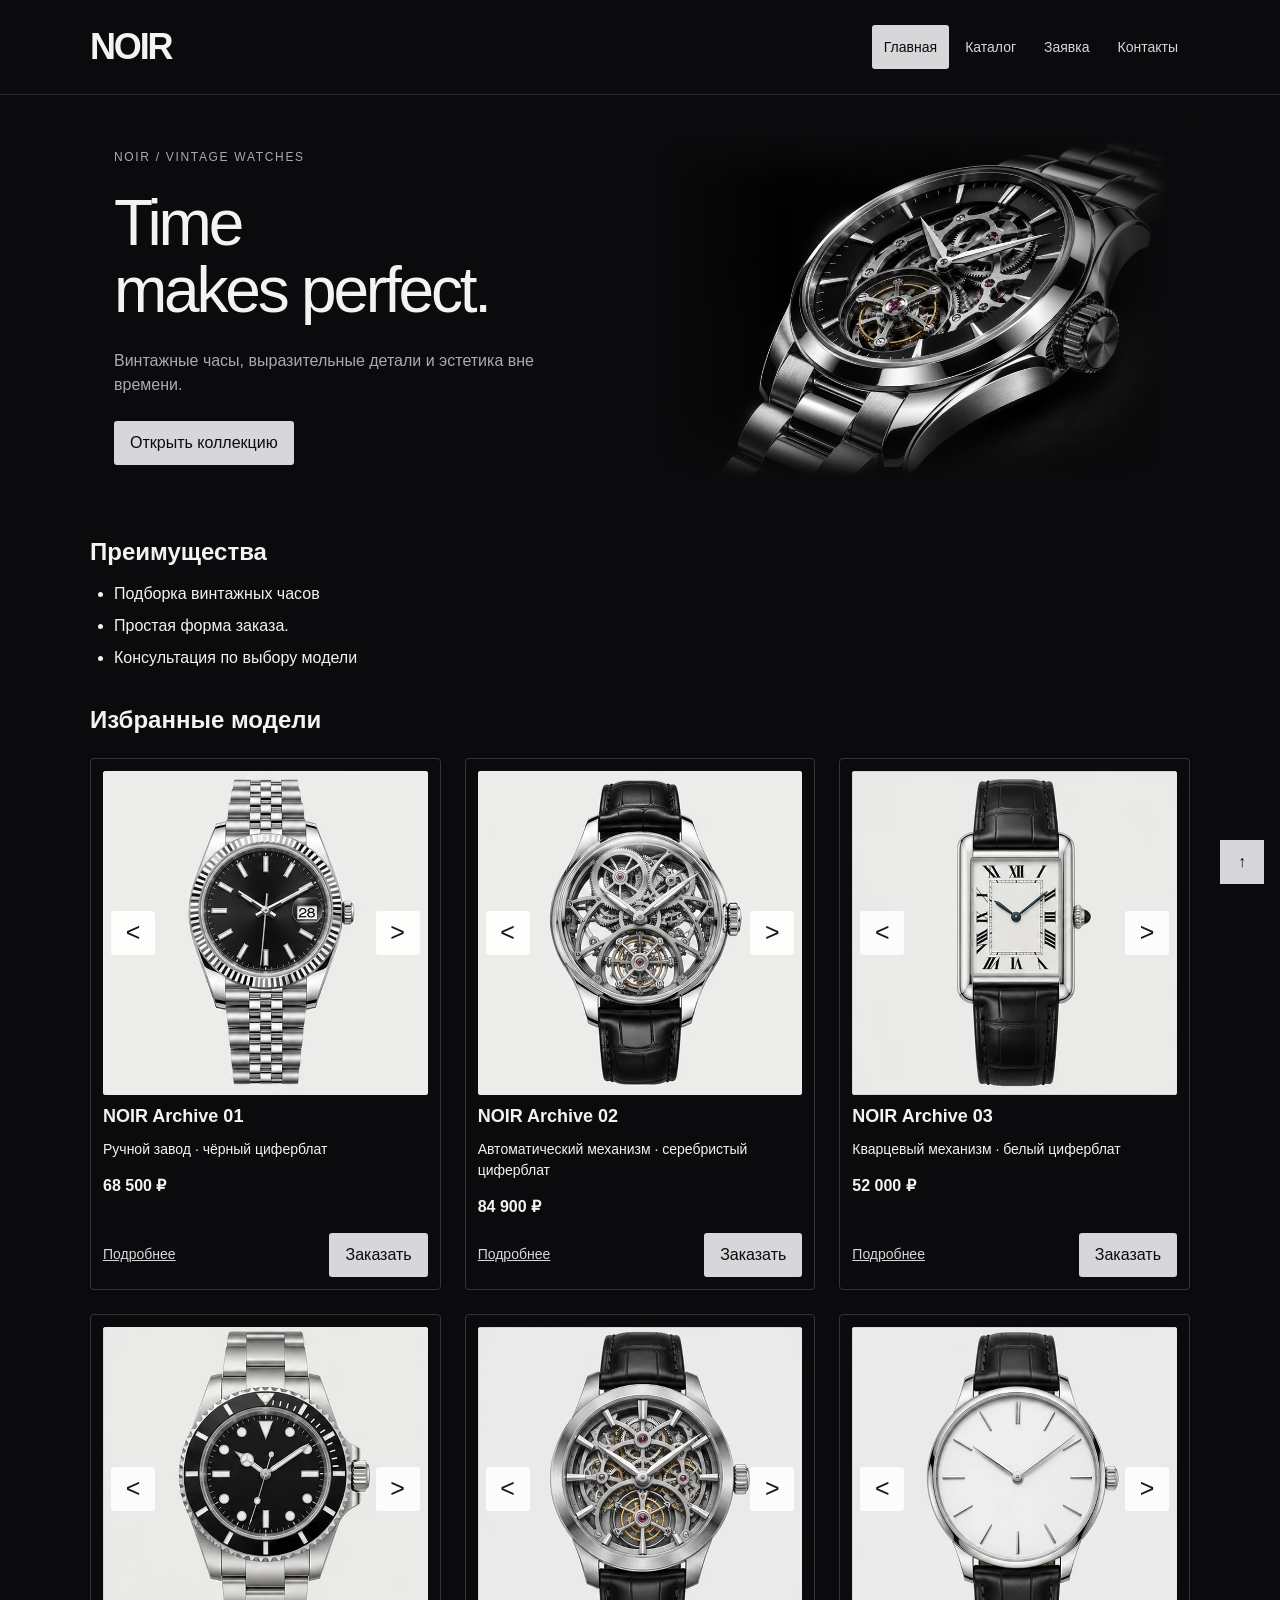
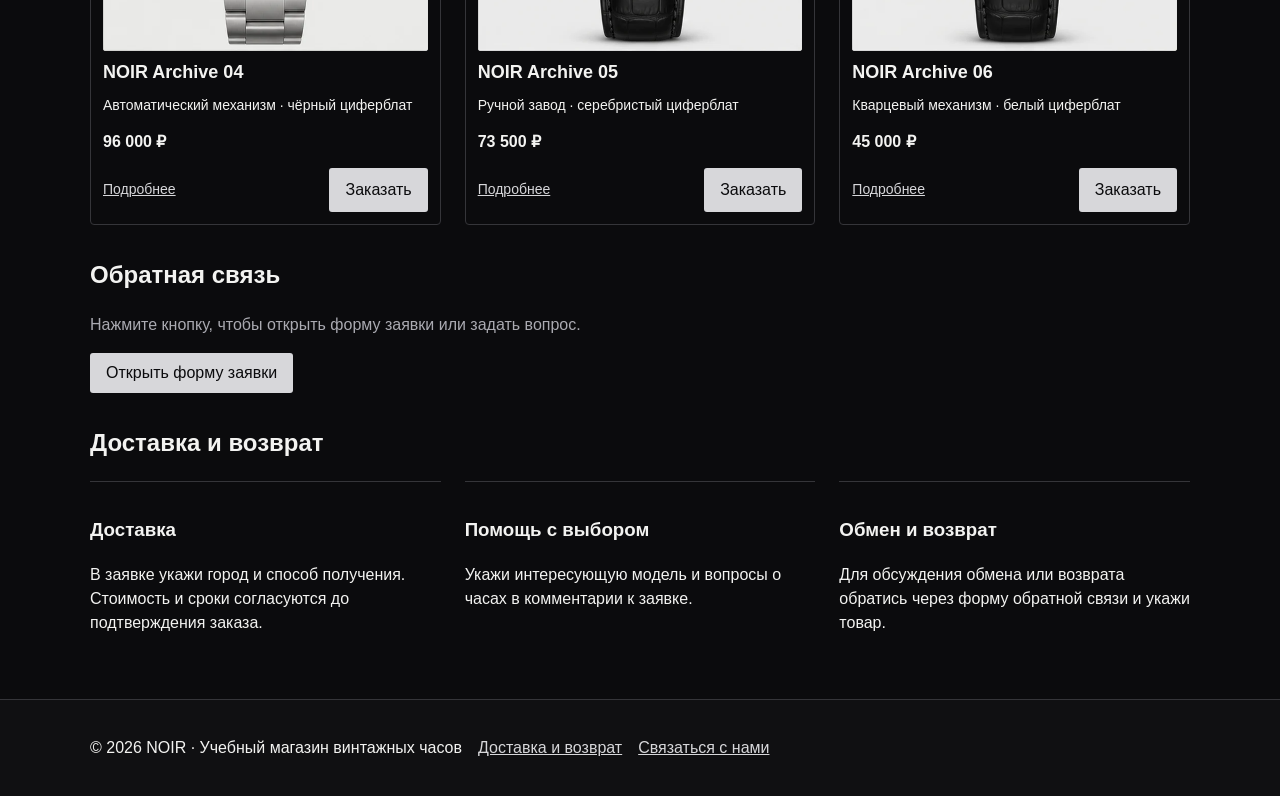
==== index.html @ dc86ea68 "fix: restore original NOIR styling and simplify gallery controls" ====
<!DOCTYPE html>
<html lang="ru">

<head>
  <meta charset="UTF-8">
  <meta name="viewport" content="width=device-width, initial-scale=1.0">
  <meta name="description" content="NOIR — учебный магазин винтажных часов. Коллекция и подбор моделей.">
  <meta property="og:type" content="website">
  <meta property="og:title" content="Главная — NOIR">
  <meta property="og:description" content="NOIR — учебный магазин винтажных часов. Коллекция и подбор моделей.">
  <title>Главная — NOIR</title>
  <link rel="stylesheet" href="css/style.css">
  <link rel="stylesheet" href="css/responsive.css">
  <script src="js/main.js" defer></script>
</head>

<body id="top">
  <a class="skip-link" href="#main">Перейти к основному содержимому</a>
  <header class="site-header">
    <div class="site-header__inner">
      <a class="site-header__logo" href="index.html" aria-label="NOIR — главная">NOIR</a>

      <button class="menu-toggle button button--secondary" type="button" aria-expanded="false" aria-controls="site-navigation" hidden>Меню <span aria-hidden="true">＋</span></button>
      <nav class="site-nav" id="site-navigation" aria-label="Основная навигация">
        <ul class="site-nav__list">
          <li class="site-nav__item"><a class="site-nav__link site-nav__link--active" aria-current="page"
              href="index.html">Главная</a></li>
          <li class="site-nav__item"><a class="site-nav__link" href="catalog.html">Каталог</a></li>
          <li class="site-nav__item"><a class="site-nav__link" href="order.html">Заявка</a></li>
          <li class="site-nav__item"><a class="site-nav__link" href="contacts.html">Контакты</a></li>
        </ul>
      </nav>
    </div>
  </header>
  <main class="site-main" id="main" tabindex="-1">
    <section class="hero" aria-labelledby="hero-title">
      <div class="hero__content">
        <p class="hero__eyebrow">
          NOIR / Vintage watches
        </p>

        <h1 class="hero__title" id="hero-title">
          Time<br>
          makes perfect.
        </h1>

        <p class="hero__description">
          Винтажные часы, выразительные детали
          и эстетика вне времени.
        </p>

        <a class="button button--primary hero__button" href="catalog.html">
          Открыть коллекцию
        </a>
      </div>

      <picture class="hero__media">
        <source media="(min-width: 900px)" srcset="images/noir-hero-1600.webp 1600w, images/noir-hero-960.webp 960w" sizes="(min-width: 1200px) 700px, 60vw">
        <img class="hero__image" src="images/noir-hero-960.webp" srcset="images/noir-hero-640.webp 640w, images/noir-hero-960.webp 960w" sizes="calc(100vw - 32px)" alt="Серебристые часы NOIR на боку: рельефный корпус и заводная головка в студийном свете" width="1536" height="1024" fetchpriority="high">
      </picture>
    </section>

    <h2 class="section advantages-title">Преимущества</h2>
    <ul class="advantages" id="advantages">
      <li class="advantages__item">Подборка винтажных часов</li>
      <li class="advantages__item">Простая форма заказа.</li>
      <li class="advantages__item">Консультация по выбору модели</li>
    </ul>

    <section class="section" id="popular">
      <h2 class="section__title">Избранные модели</h2>
      <div class="products-grid">
        <article class="product-card" data-product-id="1">
          <div class="watch-gallery" data-gallery="1" role="group" aria-roledescription="карусель" aria-label="Ракурсы NOIR Archive 01">
 <img class="product-card__image" src="images/archive-1-front-640.webp" srcset="images/archive-1-front-320.webp 320w, images/archive-1-front-640.webp 640w" sizes="(min-width: 900px) 480px, calc(100vw - 64px)" alt="NOIR Archive 01 — вид спереди, студийная визуализация" width="640" height="640" loading="lazy">
 <div class="watch-gallery__controls"><button class="watch-gallery__arrow" type="button" data-step="-1" aria-label="Предыдущий ракурс">&lt;</button>
 <span class="watch-gallery__status" aria-live="polite" aria-atomic="true">Спереди · 1 / 3</span>
 <button class="watch-gallery__arrow" type="button" data-step="1" aria-label="Следующий ракурс">&gt;</button></div>
 </div>

          <h3 class="product-card__title">
            <a href="product.html?product=1">NOIR Archive 01</a>
          </h3>

          <p class="product-card__description">Ручной завод · чёрный циферблат</p>
          <p class="product-card__price">68 500 ₽</p>

          <div class="product-card__actions">
            <a class="product-card__details" href="product.html?product=1">
              Подробнее
            </a>
            <button class="button button--primary product-card__button" type="button" data-product="NOIR Archive 01">
              Заказать
            </button>
          </div>
        </article>

        <article class="product-card" data-product-id="2">
          <div class="watch-gallery" data-gallery="2" role="group" aria-roledescription="карусель" aria-label="Ракурсы NOIR Archive 02">
 <img class="product-card__image" src="images/archive-2-front-640.webp" srcset="images/archive-2-front-320.webp 320w, images/archive-2-front-640.webp 640w" sizes="(min-width: 900px) 480px, calc(100vw - 64px)" alt="NOIR Archive 02 — вид спереди, студийная визуализация" width="640" height="640" loading="lazy">
 <div class="watch-gallery__controls"><button class="watch-gallery__arrow" type="button" data-step="-1" aria-label="Предыдущий ракурс">&lt;</button>
 <span class="watch-gallery__status" aria-live="polite" aria-atomic="true">Спереди · 1 / 3</span>
 <button class="watch-gallery__arrow" type="button" data-step="1" aria-label="Следующий ракурс">&gt;</button></div>
 </div>

          <h3 class="product-card__title">
            <a href="product.html?product=2">NOIR Archive 02</a>
          </h3>

          <p class="product-card__description">Автоматический механизм · серебристый циферблат</p>
          <p class="product-card__price">84 900 ₽</p>

          <div class="product-card__actions">
            <a class="product-card__details" href="product.html?product=2">
              Подробнее
            </a>
            <button class="button button--primary product-card__button" type="button" data-product="NOIR Archive 02">
              Заказать
            </button>
          </div>
        </article>

        <article class="product-card" data-product-id="3">
          <div class="watch-gallery" data-gallery="3" role="group" aria-roledescription="карусель" aria-label="Ракурсы NOIR Archive 03">
 <img class="product-card__image" src="images/archive-3-front-640.webp" srcset="images/archive-3-front-320.webp 320w, images/archive-3-front-640.webp 640w" sizes="(min-width: 900px) 480px, calc(100vw - 64px)" alt="NOIR Archive 03 — вид спереди, студийная визуализация" width="640" height="640" loading="lazy">
 <div class="watch-gallery__controls"><button class="watch-gallery__arrow" type="button" data-step="-1" aria-label="Предыдущий ракурс">&lt;</button>
 <span class="watch-gallery__status" aria-live="polite" aria-atomic="true">Спереди · 1 / 3</span>
 <button class="watch-gallery__arrow" type="button" data-step="1" aria-label="Следующий ракурс">&gt;</button></div>
 </div>

          <h3 class="product-card__title">
            <a href="product.html?product=3">NOIR Archive 03</a>
          </h3>

          <p class="product-card__description">Кварцевый механизм · белый циферблат</p>
          <p class="product-card__price">52 000 ₽</p>

          <div class="product-card__actions">
            <a class="product-card__details" href="product.html?product=3">
              Подробнее
            </a>
            <button class="button button--primary product-card__button" type="button" data-product="NOIR Archive 03">
              Заказать
            </button>
          </div>
        </article>

        <article class="product-card" data-product-id="4">
          <div class="watch-gallery" data-gallery="4" role="group" aria-roledescription="карусель" aria-label="Ракурсы NOIR Archive 04">
 <img class="product-card__image" src="images/archive-4-front-640.webp" srcset="images/archive-4-front-320.webp 320w, images/archive-4-front-640.webp 640w" sizes="(min-width: 900px) 480px, calc(100vw - 64px)" alt="NOIR Archive 04 — вид спереди, студийная визуализация" width="640" height="640" loading="lazy">
 <div class="watch-gallery__controls"><button class="watch-gallery__arrow" type="button" data-step="-1" aria-label="Предыдущий ракурс">&lt;</button>
 <span class="watch-gallery__status" aria-live="polite" aria-atomic="true">Спереди · 1 / 3</span>
 <button class="watch-gallery__arrow" type="button" data-step="1" aria-label="Следующий ракурс">&gt;</button></div>
 </div>

          <h3 class="product-card__title">
            <a href="product.html?product=4">NOIR Archive 04</a>
          </h3>

          <p class="product-card__description">Автоматический механизм · чёрный циферблат</p>
          <p class="product-card__price">96 000 ₽</p>

          <div class="product-card__actions">
            <a class="product-card__details" href="product.html?product=4">
              Подробнее
            </a>
            <button class="button button--primary product-card__button" type="button" data-product="NOIR Archive 04">
              Заказать
            </button>
          </div>
        </article>

        <article class="product-card" data-product-id="5">
          <div class="watch-gallery" data-gallery="5" role="group" aria-roledescription="карусель" aria-label="Ракурсы NOIR Archive 05">
 <img class="product-card__image" src="images/archive-5-front-640.webp" srcset="images/archive-5-front-320.webp 320w, images/archive-5-front-640.webp 640w" sizes="(min-width: 900px) 480px, calc(100vw - 64px)" alt="NOIR Archive 05 — вид спереди, студийная визуализация" width="640" height="640" loading="lazy">
 <div class="watch-gallery__controls"><button class="watch-gallery__arrow" type="button" data-step="-1" aria-label="Предыдущий ракурс">&lt;</button>
 <span class="watch-gallery__status" aria-live="polite" aria-atomic="true">Спереди · 1 / 3</span>
 <button class="watch-gallery__arrow" type="button" data-step="1" aria-label="Следующий ракурс">&gt;</button></div>
 </div>

          <h3 class="product-card__title">
            <a href="product.html?product=5">NOIR Archive 05</a>
          </h3>

          <p class="product-card__description">Ручной завод · серебристый циферблат</p>
          <p class="product-card__price">73 500 ₽</p>

          <div class="product-card__actions">
            <a class="product-card__details" href="product.html?product=5">
              Подробнее
            </a>
            <button class="button button--primary product-card__button" type="button" data-product="NOIR Archive 05">
              Заказать
            </button>
          </div>
        </article>

        <article class="product-card" data-product-id="6">
          <div class="watch-gallery" data-gallery="6" role="group" aria-roledescription="карусель" aria-label="Ракурсы NOIR Archive 06">
 <img class="product-card__image" src="images/archive-6-front-640.webp" srcset="images/archive-6-front-320.webp 320w, images/archive-6-front-640.webp 640w" sizes="(min-width: 900px) 480px, calc(100vw - 64px)" alt="NOIR Archive 06 — вид спереди, студийная визуализация" width="640" height="640" loading="lazy">
 <div class="watch-gallery__controls"><button class="watch-gallery__arrow" type="button" data-step="-1" aria-label="Предыдущий ракурс">&lt;</button>
 <span class="watch-gallery__status" aria-live="polite" aria-atomic="true">Спереди · 1 / 3</span>
 <button class="watch-gallery__arrow" type="button" data-step="1" aria-label="Следующий ракурс">&gt;</button></div>
 </div>

          <h3 class="product-card__title">
            <a href="product.html?product=6">NOIR Archive 06</a>
          </h3>

          <p class="product-card__description">Кварцевый механизм · белый циферблат</p>
          <p class="product-card__price">45 000 ₽</p>

          <div class="product-card__actions">
            <a class="product-card__details" href="product.html?product=6">
              Подробнее
            </a>
            <button class="button button--primary product-card__button" type="button" data-product="NOIR Archive 06">
              Заказать
            </button>
          </div>
        </article>
      </div>
    </section>

    <section class="section" id="contacts">
      <h2 class="section__title">Обратная связь</h2>
      <p class="section__description">Нажмите кнопку, чтобы открыть форму заявки или задать вопрос.</p>
      <button class="button button--primary" type="button" id="open-order-dialog">
        Открыть форму заявки
      </button>
    </section>


    <section class="section" id="delivery">
      <h2 class="section__title">Доставка и возврат</h2>
      <div class="info-grid">
        <article class="info-block">
          <h3>Доставка</h3>
          <p>В заявке укажи город и способ получения. Стоимость и сроки согласуются до подтверждения заказа.</p>
        </article>
        <article class="info-block">
          <h3>Помощь с выбором</h3>
          <p>
            Укажи интересующую модель и вопросы о часах
            в комментарии к заявке.
          </p>
        </article>
        <article class="info-block">
          <h3>Обмен и возврат</h3>
          <p>Для обсуждения обмена или возврата обратись через форму обратной связи и укажи товар.</p>
        </article>
      </div>
    </section>
  </main>
  <footer class="site-footer">
    <div class="site-footer__inner">
      <p class="site-footer__text">&copy; 2026 NOIR · Учебный магазин винтажных часов</p>
      <a href="index.html#delivery">Доставка и возврат</a><a href="contacts.html">Связаться с нами</a>
    </div>
  </footer>
  <a class="back-to-top" href="#top" aria-label="Наверх">↑</a>
  <dialog class="order-dialog" id="order-dialog" aria-labelledby="order-dialog-title">
    <h2 class="order-dialog__title" id="order-dialog-title" tabindex="-1">Оформление заявки</h2>
    <form class="order-form" id="order-form" action="#" method="post" novalidate>
      <p class="order-form__hint">Поля со звёздочкой (*) обязательны. Учебная форма не отправляет данные на сервер.</p>
      <div class="order-form__field">
        <label class="order-form__label" for="selected-product">Товар</label>
        <input class="order-form__input" id="selected-product" name="selected-product" type="text" readonly
          placeholder="Консультация по подбору часов">
      </div>

      <div class="order-form__field">
        <label class="order-form__label" for="order-name">Имя *</label>
        <input class="order-form__input" id="order-name" name="name" type="text" placeholder="Введите ваше имя"
          minlength="2" autocomplete="given-name" required aria-describedby="order-name-error">
        <p class="form-error" id="order-name-error" hidden></p>
      </div>

      <div class="order-form__field">
        <label class="order-form__label" for="order-email">E-mail *</label>
        <input class="order-form__input" id="order-email" name="email" type="email" placeholder="example@mail.ru"
          autocomplete="email" required aria-describedby="order-email-error">
        <p class="form-error" id="order-email-error" hidden></p>
      </div>

      <div class="order-form__field">
        <label class="order-form__label" for="order-phone">Телефон *</label>
        <input class="order-form__input" aria-describedby="order-phone-hint order-phone-error" id="order-phone" name="phone" type="tel"
          autocomplete="tel" inputmode="tel" placeholder="+7 (900) 000-00-00"
          pattern="^\+7 \(\d{3}\) \d{3}-\d{2}-\d{2}$" required>
        <small class="order-form__hint" id="order-phone-hint">Формат: +7 (900) 000-00-00</small>
        <p class="form-error" id="order-phone-error" hidden></p>
      </div>

      <div class="order-form__field">
        <label class="order-form__label" for="order-contact-method">
          Предпочтительный способ связи *</label>

        <select class="order-form__select" id="order-contact-method" name="contact-method" required aria-describedby="order-contact-method-error">
          <option value="">Выберите способ связи</option>
          <option value="email">Электронная почта</option>
          <option value="phone">Телефонный звонок</option>
        </select>
        <p class="form-error" id="order-contact-method-error" hidden></p>
      </div>

      <div class="order-form__field">
        <label class="order-form__label" for="order-topic">Тема заявки *</label>
        <select class="order-form__select" id="order-topic" name="topic" required aria-describedby="order-topic-error">
          <option value="">Выберите тему</option>
          <option value="product">Заказ товара</option>
          <option value="consultation">Консультация</option>
          <option value="delivery">Доставка</option>
        </select>
        <p class="form-error" id="order-topic-error" hidden></p>
      </div>

      <div class="order-form__field">
        <label class="order-form__label" for="order-comment">Комментарий</label>
        <textarea class="order-form__textarea" id="order-comment" name="comment" rows="4"
          placeholder="Укажите дополнительную информацию"></textarea>
      </div>

      <div class="order-form__field order-form__field--checkbox">
        <label class="order-form__label" for="order-agreement">
          <input class="order-form__checkbox" id="order-agreement" name="agreement" type="checkbox" required aria-describedby="order-agreement-error">
          Я согласен на обработку данных для ответа на заявку *</label>
        <p class="form-error" id="order-agreement-error" hidden></p>
      </div>

      <div class="order-form__actions">
        <button class="button button--secondary" type="button" id="close-order-dialog">Закрыть</button>
        <button class="button button--primary" type="submit">Отправить заявку</button>
      </div>
    </form>
  </dialog>
  <p class="success-message" id="success-message" role="status" tabindex="-1" hidden>Заявка проверена. Это учебная демонстрация —
    данные не отправлены.</p>

</body>

</html>
---- css/style.css ----
/* ===============================
   1. Переменные проекта
   =============================== */

:root {
  /* Основные цвета проекта */
  color-scheme: dark;

  --color-bg: #0b0b0d;
  --color-text: #f3f3f1;
  --color-muted: #aaaab1;

  --color-primary: #d7d7da;
  --color-primary-dark: #ffffff;

  --color-border: #353539;
  --color-input-border: #888891;

  --color-surface: #141416;
  --color-header-footer: #101012;
  --color-surface-accent: #171719;

  --color-backdrop: rgba(0, 0, 0, 0.75);

  --color-danger: #ff8a96;
  --color-success: #a7d6b0;
  --color-success-bg: #17251b;

  --color-white: #ffffff;

  /* Отступы */
  --space-xs: 4px;
  --space-sm: 8px;
  --space-md: 16px;
  --space-lg: 24px;
  --space-xl: 32px;

  /* Дополнительные отступы текущего оформления */
  --space-6: 6px;
  --space-10: 10px;
  --space-12: 12px;
  --space-20: 20px;

  /* Скругления */
  --radius-sm: 3px;
  --radius-md: 4px;
  --radius-lg: 6px;

  /* Размеры */
  --container-width: 1100px;
}

/* ===============================
   2. Базовые стили
   =============================== */

/*
Универсальное правило для всех элементов.
border-box делает расчёт размеров более понятным:
width включает content, padding и border.
*/
* {
  box-sizing: border-box;
}

/*
Убираем стандартный внешний отступ браузера у body.
Без этого вокруг страницы может появиться белая рамка.
*/
body {
  margin: 0;
  font-family: Arial, sans-serif;
  line-height: 1.5;
  color: var(--color-text);
  background-color: var(--color-bg);
  min-height: 100vh;
  display: flex;
  flex-direction: column;
}

/* ===============================
   3. Общие элементы интерфейса
   =============================== */

/* Общие состояния ссылок. */
a {
  color: var(--color-primary);
}

a:hover {
  color: var(--color-primary-dark);
}

a:focus-visible {
  outline: 2px solid var(--color-primary);
  outline-offset: 3px;
}

/* Единое оформление ссылок-кнопок и кнопок формы. */
.button {
  display: inline-block;
  padding: var(--space-sm) var(--space-md);
  text-decoration: none;
  border: none;
  border-radius: var(--radius-sm);
  font: inherit;
  cursor: pointer;
}

/*
Состояние наведения для кнопки.
*/
.button--primary:hover:not(:disabled) {
  color: var(--color-white);
  background-color: var(--color-primary-dark);
}

.button:focus-visible {
  outline: 2px solid var(--color-primary);
  outline-offset: 3px;
}

.button:disabled,
.button--disabled {
  opacity: 0.6;
  cursor: not-allowed;
}

/* ===============================
   4. Компоненты страницы
   =============================== */

/*
Задаём внутренние отступы для основных областей страницы.
*/
.site-header,
.site-main,
.site-footer {
  padding: var(--space-20);
}

/*
Оформляем шапку страницы.
*/
.site-header {
  background-color: var(--color-header-footer);
}

/*
Оформляем подвал страницы.
*/
.site-footer {
  background-color: var(--color-header-footer);
}

/*
Ограничиваем ширину содержимого шапки.
*/
.site-header__inner {
  max-width: var(--container-width);
  margin: 0 auto;
}

/*
Оформляем текстовый логотип.
*/
.site-header__logo {
  font-weight: bold;
  text-decoration: none;
  color: var(--color-text);
}

/*
Убираем стандартные отступы и маркеры списка навигации.
*/
.site-nav__list {
  display: flex;
  flex-wrap: wrap;
  justify-content: center;
  align-items: center;
  gap: var(--space-md);
  padding: 0;
  margin: var(--space-md) 0 0;
  list-style: none;
}

/*
Оформляем ссылки меню.
*/
.site-nav__link {
  display: inline-block;
  padding: var(--space-sm) var(--space-md);
  color: var(--color-primary);
  text-decoration: none;
  border-radius: var(--radius-sm);
}

/*
При наведении мыши меняем цвет текста и фон ссылки.
*/

.site-nav__link:hover {
  color: var(--color-white);
  background-color: var(--color-primary);
}

/*
Hero-блок — первый крупный блок страницы.
*/
.hero {
  max-width: 100%;
  margin: 0 auto var(--space-xl);
  padding: var(--space-xl) var(--space-lg);
  background-color: var(--color-surface-accent);
  border-radius: var(--radius-lg);
}

/*
Общий класс для разделов страницы.
*/
.section {
  max-width: var(--container-width);
  margin: 0 auto var(--space-xl);
}

/*
Убираем лишний верхний отступ у заголовков разделов.
*/
.section__title:where(h2) {
  margin-top: 0;
}

/* Сетка карточек с тремя равными колонками. */
.products-grid {
  display: grid;
  grid-template-columns: repeat(3, 1fr);
  gap: var(--space-lg);
}

/*
Карточка товара — самостоятельный блок.
*/
.product-card {
  display: flex;
  flex-direction: column;
  gap: var(--space-sm);
  margin-bottom: 0;
  padding: var(--space-md);
  border: 1px solid var(--color-border);
  border-radius: var(--radius-md);
  background-color: var(--color-bg);
}

.product-card__button {
  margin-top: auto;
  align-self: flex-start;
}

.product-card:hover {
  border-color: var(--color-primary);
}

/*
Убираем лишний верхний отступ у заголовка карточки.
*/
.product-card__title {
  margin-top: 0;
}

/* Каталог: фильтры слева, Модели часов справа. */
.catalog-layout {
  max-width: var(--container-width);
  margin: 0 auto var(--space-xl);
  display: grid;
  grid-template-columns: 260px 1fr;
  grid-template-areas: "filters products";
  gap: var(--space-lg);
}

.catalog-filters {
  grid-area: filters;
  padding: var(--space-md);
  border: 1px solid var(--color-border);
  border-radius: var(--radius-md);
  background-color: var(--color-surface);
}

.catalog-layout__products {
  grid-area: products;
}

.catalog-filters__form {
  display: grid;
  gap: var(--space-md);
}

.catalog-filters__group {
  margin: 0;
  padding: var(--space-md);
  border: 1px solid var(--color-border);
  border-radius: var(--radius-sm);
}

.catalog-filters__legend {
  font-weight: 700;
}

.catalog-filters__label {
  display: block;
  margin-bottom: var(--space-sm);
}

.catalog-filters__input {
  width: 100%;
  padding: 8px 10px;
  border: 1px solid var(--color-border);
  border-radius: var(--radius-sm);
  font: inherit;
}

/*
Дополнительный информационный блок.
*/
.student-info {
  max-width: var(--container-width);
  margin: 0 auto var(--space-xl);
  padding: var(--space-md);
  border-left: 4px solid var(--color-primary);
  background-color: var(--color-surface);
}

/* ===============================
   5. Форма и модальное окно
   =============================== */

/*
  Модальное окно.
  Элемент dialog сам умеет открываться поверх страницы.
*/
.order-dialog {
  width: min(100% - var(--space-xl), 560px);
  padding: var(--space-lg);
  border: none;
  border-radius: var(--radius-lg);
}

/*
  Затемнение фона за модальным окном.
*/
.order-dialog::backdrop {
  background-color: var(--color-backdrop);
}

/*
  Поле формы.
  Каждый блок получает нижний отступ.
*/
.order-form__field {
  margin-bottom: var(--space-md);
}

/*
  Подпись поля.
*/
.order-form__label {
  display: block;
  margin-bottom: var(--space-xs);
}

/*
  Основные поля формы.
*/
.order-form__input,
.order-form__checkbox,
.order-form__select,
.order-form__textarea {
  width: 100%;
  padding: var(--space-10) var(--space-12);
  border: 1px solid var(--color-border);
  border-radius: var(--radius-sm);
  font: inherit;
}

/*
  Checkbox не должен занимать всю ширину.
*/
.order-form__checkbox {
  width: auto;
}

/*
  Подсказка под полем телефона.
*/
.order-form__hint {
  display: block;
  margin-top: var(--space-xs);
  color: var(--color-muted);
}

/* Низкая специфичность состояний сохраняет приоритет модификатора ошибки. */
.order-form__input:where(:not(:disabled):hover, :focus),
.order-form__checkbox:where(:not(:disabled):hover, :focus),
.order-form__select:where(:not(:disabled):hover, :focus),
.order-form__textarea:where(:not(:disabled):hover, :focus) {
  border-color: var(--color-primary);
}

/*
  Видимый фокус для клавиатурной навигации.
*/
.order-form__input:focus-visible,
.order-form__checkbox:focus-visible,
.order-form__select:focus-visible,
.order-form__textarea:focus-visible {
  outline: 2px solid var(--color-primary);
  outline-offset: 3px;
}

/*
  Подсветка ошибочных полей.
  JavaScript добавляет БЭМ-модификатор ошибки и aria-invalid.
  Ошибка сохраняет свой цвет при наведении и фокусе.
*/
.order-form__input--error,
.order-form__checkbox--error,
.order-form__select--error,
.order-form__textarea--error {
  border-color: var(--color-danger);
}

/* Видимая ошибка у нативного флажка согласия. */
.order-form__checkbox--error {
  outline: 2px solid var(--color-danger);
  outline-offset: 3px;
}

/*
  Кнопки формы.
*/
.order-form__actions {
  display: flex;
  gap: var(--space-12);
  margin-top: var(--space-20);
}

/*
  Сообщение об успешной отправке.
*/
.success-message {
  max-width: var(--container-width);
  margin: var(--space-lg) auto;
  padding: var(--space-md);
  border-left: 4px solid var(--color-success);
  background-color: var(--color-success-bg);
}

/* ===============================
   6. Хлебные крошки и якорные ссылки
   =============================== */

.breadcrumbs {
  max-width: var(--container-width);
  margin: 0 auto var(--space-md);
  font-size: 14px;
  color: var(--color-muted);
}

.breadcrumbs__link {
  color: var(--color-primary);
}

.breadcrumbs__current::before {
  content: " / ";
  color: var(--color-muted);
}

html {
  scroll-behavior: smooth;
}

:target {
  outline: 2px dashed var(--color-primary);
  outline-offset: 4px;
}

@media (prefers-reduced-motion: reduce) {
  html {
    scroll-behavior: auto;
  }
}


/* Варианты и состояния БЭМ-компонентов. */
.button--primary {
  color: var(--color-white);
  background-color: var(--color-primary);
}

.button--secondary {
  color: var(--color-primary);
  background-color: transparent;
  border: 1px solid var(--color-primary);
}

.button--secondary:hover:not(:disabled) {
  color: var(--color-white);
  background-color: var(--color-primary);
}

.site-nav__link--active {
  color: var(--color-white);
  background-color: var(--color-primary);
}

.site-nav__link:focus-visible {
  outline: 2px solid var(--color-primary);
  outline-offset: 3px;
}

.product-card--featured {
  border-color: var(--color-primary);
}

.product-card--discount {
  border-color: var(--color-danger);
}

.product-card--discount .product-card__price {
  color: var(--color-danger);
}

.order-dialog__title {
  margin-top: 0;
}

/* Витрина одежды и самостоятельные компоненты. */
.site-header {
  position: sticky;
  top: 0;
  z-index: 10;
  border-bottom: 1px solid var(--color-border);
  background: var(--color-bg);
}

.site-header__inner {
  display: flex;
  align-items: center;
  justify-content: space-between;
  gap: var(--space-lg);
}

.site-header__logo {
  font-size: 24px;
  letter-spacing: .12em;
}

.site-nav__list {
  margin: 0;
  gap: var(--space-xs);
}

.site-nav__link {
  font-size: 14px;
}

.site-main {
  padding-top: var(--space-xl);
}

.hero {
  padding: 64px 40px;
}

.hero__title {
  font-size: clamp(32px, 5vw, 60px);
  line-height: 1.1;
  max-width: 700px;
  margin: 0;
}

.hero__description {
  max-width: 580px;
  margin-bottom: 28px;
}

.product-card {
  position: relative;
  padding-top: 44px;
}

.product-card__badge {
  position: absolute;
  top: 12px;
  right: 12px;
  background: var(--color-text);
  color: white;
  font-size: 11px;
  text-transform: uppercase;
  letter-spacing: .08em;
  padding: 3px 8px;
}

.product-card__details {
  font-size: 14px;
  margin-bottom: 8px;
}

.catalog-layout {
  grid-template-columns: 220px minmax(0, 1fr);
}

.catalog-filters {
  align-self: start;
}

.info-grid {
  display: grid;
  grid-template-columns: repeat(3, 1fr);
  gap: var(--space-lg);
}

.info-block {
  border-top: 1px solid var(--color-border);
  padding-top: var(--space-md);
}

.site-footer__inner {
  max-width: var(--container-width);
  margin: auto;
  display: flex;
  flex-wrap: wrap;
  align-items: center;
  gap: var(--space-lg);
}

.back-to-top {
  position: fixed;
  right: 20px;
  bottom: 20px;
  z-index: 11;
  display: grid;
  place-items: center;
  width: 44px;
  height: 44px;
  color: white;
  background: var(--color-text);
  text-decoration: none;
}

.back-to-top:hover {
  color: white;
  background: var(--color-primary-dark);
}

.product-detail {
  display: grid;
  grid-template-columns: 1fr 1fr;
  gap: 40px;
}

.product-detail__visual {
  min-height: 400px;
  background: var(--color-surface);
  padding: 40px;
  display: flex;
  flex-direction: column;
  justify-content: space-between;
}

.product-detail__category,
.eyebrow {
  font-size: 12px;
  letter-spacing: .1em;
  text-transform: uppercase;
}

.product-detail__visual-title {
  font-size: 32px;
  line-height: 1.2;
}

.product-detail__price {
  font-size: 28px;
  font-weight: 700;
}

.product-table {
  width: 100%;
  border-collapse: collapse;
}

.product-table caption {
  text-align: left;
  margin-bottom: 12px;
  color: var(--color-muted);
}

.product-table th,
.product-table td {
  text-align: left;
  padding: 12px 16px;
  border: 1px solid var(--color-border);
}

.product-table thead {
  background: var(--color-surface);
}

.table-scroll {
  overflow-x: auto;
}

.order-page {
  max-width: 720px;
}

.order-dialog {
  max-height: 85vh;
  overflow-y: auto;
}

[hidden] {
  display: none !important;
}

:target {
  scroll-margin-top: 120px;
}





/* Согласованные фотографии коллекции. */
.site-header__logo-image {
  display: block;
  width: 210px;
  height: 58px;
  object-fit: cover;
}

.product-card {
  padding: 12px;
  gap: 10px;
}

.product-card__image-link {
  display: block;
  background: #fff;
}

.product-card__image {
  display: block;
  width: 100%;
  height: auto;
  aspect-ratio: 3 / 4;
  object-fit: contain;
}

.product-card__badge {
  z-index: 1;
}

.product-card__title {
  font-size: 18px;
  line-height: 1.3;
  margin: 0;
}

.product-card__title a {
  color: var(--color-text);
  text-decoration: none;
}

.product-card__title a:hover {
  text-decoration: underline;
}

.product-card__description {
  font-size: 14px;
  margin: 0;
}

.product-card__price {
  margin: 4px 0;
  font-weight: 700;
}

.product-card__actions {
  margin-top: auto;
  display: flex;
  align-items: center;
  justify-content: space-between;
  flex-wrap: wrap;
  gap: 8px;
}

.product-card__details {
  margin: 0;
}

.product-card__button {
  margin-top: 0;
}

.product-detail__visual {
  background: #fff;
  padding: 0;
  min-height: 0;
  justify-content: center;
}

.product-detail__image {
  display: block;
  width: 100%;
  height: auto;
  aspect-ratio: 3 / 4;
  object-fit: contain;
  max-height: 620px;
}

/* Простой список преимуществ и товар со скидкой. */
.advantages {
  max-width: var(--container-width);
  margin: 0 auto var(--space-xl);
  padding-left: 24px;
}

.advantages__item {
  margin-bottom: 8px;
}

.advantages-title {
  margin-bottom: 12px;
}

.product-detail__price--discount {
  color: var(--color-danger);
}

.site-main {
  flex-grow: 1;
}

.contacts-photo {
  display: block;
  width: 100%;
  max-width: 100%;
  height: auto;
  margin-top: var(--space-lg);
  border-radius: var(--radius-lg);
}

/* Оформление NOIR */

.site-header__logo {
  font-size: 36px;
  font-weight: 700;
  letter-spacing: -0.06em;
  color: var(--color-text);
}

.site-header__logo:hover {
  color: var(--color-primary);
}

.button--primary,
.site-nav__link--active,
.site-nav__link:hover {
  color: var(--color-bg);
  background-color: var(--color-primary);
}

.button--primary:hover:not(:disabled),
.button--secondary:hover:not(:disabled) {
  color: var(--color-bg);
  background-color: var(--color-primary-dark);
}

.product-card__badge {
  color: var(--color-bg);
  background-color: var(--color-primary);
}

.back-to-top {
  color: var(--color-bg);
  background-color: var(--color-primary);
}

.back-to-top:hover {
  color: var(--color-bg);
  background-color: var(--color-primary-dark);
}

.order-dialog {
  color: var(--color-text);
  background-color: var(--color-surface);
}

.order-form__input,
.order-form__select,
.order-form__textarea,
.catalog-filters__input {
  color: var(--color-text);
  background-color: var(--color-bg);
}

.hero__eyebrow {
  margin: 0;
  font-size: 12px;
  letter-spacing: 0.14em;
  text-transform: uppercase;
  color: var(--color-muted);
}

.hero__title {
  font-weight: 400;
  letter-spacing: -0.05em;
}

.hero__description {
  color: var(--color-muted);
}

.hero__media {
  background: radial-gradient(ellipse at center,
      #303034 0%,
      #171719 55%,
      #101012 100%);
}

/* Изображения коллекции NOIR */

.product-card__image-link,
.product-detail__visual {
  background-color: var(--color-surface);
}

.product-card__image,
.product-detail__image {
  aspect-ratio: 4 / 5;
  object-fit: contain;
}

.product-detail__content {
  min-width: 0;
}

.product-detail__content > p {
  color: var(--color-muted);
}

.product-detail__content > .product-detail__price {
  color: var(--color-text);
}

/* Практическая №13: доступность клавиатурной навигации и форм. */
.skip-link {
  position: absolute;
  top: 12px;
  left: 16px;
  z-index: 1000;
  max-width: calc(100% - 32px);
  padding: 12px 16px;
  color: #111111;
  background: #ffffff;
  border-radius: 4px;
  transform: translateY(calc(-100% - 20px));
}
.skip-link:focus { transform: translateY(0); }
:focus-visible {
  outline: 3px solid #ffffff;
  outline-offset: 4px;
}
/* Двухцветный фокус различим и на светлых кнопках, и на тёмном фоне. */
a:focus-visible, button:focus-visible, input:focus-visible,
select:focus-visible, textarea:focus-visible, [tabindex]:focus-visible {
  outline: 3px solid #ffffff;
  outline-offset: 4px;
  box-shadow: 0 0 0 4px #0b0b0d;
}
.order-form__input, .order-form__select, .order-form__textarea,
.catalog-filters__input { border-color: var(--color-input-border); }
.order-form__input--error, .order-form__select--error,
.order-form__textarea--error { border-color: var(--color-danger); }
input::placeholder, textarea::placeholder { color: var(--color-muted); opacity: 1; }
.form-error { color: var(--color-danger); margin: 6px 0 0; font-size: 14px; }
.order-dialog__title:focus { outline-offset: 4px; }

/* Практическая №14: фотографии и адаптивные элементы NOIR. */
.site-header { border-color: #29292c; }
.section__description { color: var(--color-muted); max-width: 58ch; }
.hero { position: relative; overflow: hidden; border: 0; background: var(--color-bg); }
.hero__content { position: relative; z-index: 2; }
.hero__media { position: relative; background: #08090b; }
.hero__media::after { content: ''; position: absolute; inset: 0; pointer-events: none; background: linear-gradient(90deg, var(--color-bg), transparent 25%, transparent 75%, var(--color-bg)), linear-gradient(0deg, var(--color-bg), transparent 20%, transparent 85%, var(--color-bg)); }
.hero__image { object-fit: cover; }
.watch-gallery { min-width: 0; background: #eeeeec; color-scheme: light; position: relative; }
.watch-gallery img { display: block; width: 100%; aspect-ratio: 1; object-fit: contain; }
.watch-gallery__controls { display: none; position: absolute; inset: 0; align-items: center; justify-content: space-between; padding: 0 8px; pointer-events: none; }
.js-ready .watch-gallery__controls { display: flex; }
.watch-gallery__arrow { width: 44px; height: 44px; pointer-events: auto; border: 0; border-radius: var(--radius-sm); background: rgb(255 255 255 / 88%); color: #18181a; font: inherit; font-size: 25px; cursor: pointer; }
.watch-gallery__arrow:hover { background: #d5d5d3; }
/* Сообщение о ракурсе доступно диктору, но не занимает место на фотографии. */
.watch-gallery__status { position: absolute; width: 1px; height: 1px; padding: 0; margin: -1px; overflow: hidden; clip-path: inset(50%); white-space: nowrap; border: 0; }
.menu-toggle { min-height: 44px; margin-left: auto; }
.filter-disclosure summary { display: flex; justify-content: space-between; align-items: center; cursor: pointer; min-height: 48px; font-size: 17px; }
.filter-disclosure[open] summary { margin-bottom: 20px; }
.catalog-filters { border-radius: 0; padding: 20px; }
.catalog-filters__title { font-size: 15px; color: var(--color-muted); font-weight: 400; }
.catalog-filters__group { border-radius: 0; padding: 12px; }
.catalog-filters__label:has(input) { display: flex; gap: 10px; align-items: center; min-height: 44px; margin: 0; font-size: 14px; }
.catalog-filters__checkbox { width: 18px; height: 18px; accent-color: #ddd; }
.catalog-filters__input { margin-block: 6px; }
.catalog-toolbar { display: flex; align-items: center; justify-content: space-between; flex-wrap: wrap; gap: 12px; margin-bottom: 24px; }
.catalog-toolbar p, .catalog-toolbar label { color: var(--color-muted); font-size: 14px; }
.catalog-toolbar select { width: auto; display: block; }
.spec-cards { margin: 0; }
.spec-cards > div { padding: 18px; border-bottom: 1px solid #54545a; background: var(--color-surface); }
.spec-cards dt { font-size: 12px; color: var(--color-muted); margin-bottom: 6px; }
.spec-cards dd { margin: 0; }
.site-footer { border-top: 1px solid var(--color-border); }

.product-card:hover, .product-card:focus-within { border-color: var(--color-primary); box-shadow: 0 0 18px rgb(215 215 218 / 16%); }
.watch-gallery { border-radius: var(--radius-sm); overflow: hidden; }
---- css/responsive.css ----
/* Предсказуемый расчёт размеров. */
*,
*::before,
*::after {
  box-sizing: border-box;
}

/* Изображения не выходят за ширину родителя. */
img {
  max-width: 100%;
  height: auto;
}

/* Общие отступы основной области. */
.site-main {
  padding: 16px;
}

/* На телефоне высокая закреплённая шапка мешает чтению. */
.site-header {
  position: static;
}

/* Сначала мобильная раскладка шапки. */
.site-header__inner {
  display: flex;
  flex-direction: column;
  align-items: flex-start;
  gap: 16px;
}

.site-nav {
  width: 100%;
}

.site-nav__list {
  display: flex;
  flex-wrap: wrap;
  justify-content: flex-start;
  gap: 4px;
  margin: 0;
}

.site-nav__link {
  display: flex;
  align-items: center;
  min-height: 44px;
  padding: 10px 12px;
}

/* Первый экран: одна колонка на телефоне. */
.hero {
  display: grid;
  grid-template-columns: minmax(0, 1fr);
  align-items: center;
  gap: 24px;

  width: min(100%, var(--container-width));
  height: auto;
  margin-inline: auto;
  padding: 24px;

  background-image: none;
}

.hero__content {
  display: flex;
  flex-direction: column;
  align-items: flex-start;
  gap: 24px;
  min-width: 0;
}

.hero__title {
  margin: 0;
  font-size: clamp(32px, 5vw, 64px);
  line-height: 1.05;
  overflow-wrap: anywhere;
}

.hero__description {
  max-width: 48ch;
  margin: 0;
}

.hero__button {
  display: inline-flex;
  align-items: center;
  justify-content: center;
  min-height: 44px;
  max-width: 100%;
}

.hero__media {
  display: block;
  min-width: 0;
}

.hero__image {
  display: block;
  width: 100%;
  height: auto;
  aspect-ratio: 4 / 5;
  object-fit: contain;
}

/* От 900px текст и изображение располагаются рядом. */
@media (min-width: 900px) {
  .hero {
    grid-template-columns: repeat(2, minmax(0, 1fr));
  }
}

/* На широком экране логотип и навигация идут в строку. */
@media (min-width: 1200px) {
  .site-header__inner {
    flex-direction: row;
    align-items: center;
    justify-content: space-between;
  }

  .site-nav {
    width: auto;
  }
}

/* Mobile First: каталог, товар, формы и таблица. */
.section, .catalog-layout, .breadcrumbs, .success-message { width: 100%; }
.product-card__title, .product-card__description, .product-detail__content,
.site-footer__text { overflow-wrap: anywhere; }
.products-grid, .catalog-layout .products-grid {
  grid-template-columns: minmax(0, 1fr);
  gap: 24px;
}
.product-card { min-width: 0; }
.product-card__actions { gap: 12px; }
.product-card__button, .product-card__details {
  min-height: 44px;
  display: inline-flex;
  align-items: center;
}
.catalog-layout {
  display: grid;
  grid-template-columns: minmax(0, 1fr);
  grid-template-areas: "filters" "products";
  gap: 24px;
}
.catalog-filters, .catalog-layout__products, .catalog-filters__group { min-width: 0; }
.catalog-filters__input { width: 100%; min-width: 0; min-height: 44px; }
.product-detail { grid-template-columns: minmax(0, 1fr); gap: 24px; }
.product-detail__visual, .product-detail__content { min-width: 0; }
.product-detail__visual { min-height: 0; padding: 0; }
.product-detail__image { width: 100%; height: auto; object-fit: contain; }
.info-grid { grid-template-columns: minmax(0, 1fr); gap: 24px; }

/* Отдельная форма расширяется до двух колонок; диалог остаётся одноколоночным. */
.order-page .order-form {
  display: grid;
  grid-template-columns: minmax(0, 1fr);
  gap: 20px;
}
.order-page .order-form__field { min-width: 0; margin-bottom: 0; }
.order-form__input, .order-form__select, .order-form__textarea {
  width: 100%; min-width: 0; min-height: 44px;
}
.order-form__textarea { min-height: 120px; resize: vertical; }
.order-form__checkbox { width: auto; }
.order-form__field--checkbox .order-form__label { min-height: 44px; }
.order-form__actions { display: flex; flex-direction: column; gap: 12px; }
.order-form__actions .button { min-height: 44px; text-align: center; }
.order-dialog {
  width: min(calc(100% - 32px), 560px);
  max-width: calc(100% - 32px);
  max-height: calc(100vh - 32px);
  max-height: calc(100dvh - 32px);
  padding: 20px;
  overflow-y: auto;
}

/* Прокрутка ограничена областью таблицы. */
.table-scroll { width: 100%; max-width: 100%; overflow-x: auto; }
.table-scroll:focus-visible { outline: 2px solid var(--color-primary); outline-offset: 4px; }
.product-table { width: 100%; min-width: 640px; }
.site-footer__inner { display: flex; flex-direction: column; align-items: flex-start; gap: 16px; }
/* На телефоне кнопка не закрывает содержимое. */
.back-to-top { position: static; margin: 16px auto; flex-shrink: 0; }

@media (min-width: 640px) {
  .products-grid, .catalog-layout .products-grid {
    grid-template-columns: repeat(2, minmax(0, 1fr));
  }
}
@media (min-width: 768px) {
  .order-page .order-form { grid-template-columns: repeat(2, minmax(0, 1fr)); }
  .order-page .order-form__field--wide,
  .order-page .order-form__field--checkbox,
  .order-page .order-form > .order-form__hint,
  .order-page .order-form__actions { grid-column: 1 / -1; }
  .order-form__actions { flex-direction: row; flex-wrap: wrap; }
  .site-footer__inner { flex-direction: row; flex-wrap: wrap; align-items: center; }
}
@media (min-width: 900px) {
  .product-detail { grid-template-columns: repeat(2, minmax(0, 1fr)); align-items: start; gap: 32px; }
  .info-grid { grid-template-columns: repeat(3, minmax(0, 1fr)); }
}
@media (min-width: 1024px) {
  .products-grid { grid-template-columns: repeat(3, minmax(0, 1fr)); }
  .catalog-layout {
    grid-template-columns: 220px minmax(0, 1fr);
    grid-template-areas: "filters products";
    align-items: start;
  }
  .catalog-layout .products-grid { grid-template-columns: repeat(2, minmax(0, 1fr)); }
}
@media (min-width: 1280px) {
  .catalog-layout .products-grid { grid-template-columns: repeat(3, minmax(0, 1fr)); }
  .back-to-top { position: fixed; right: 16px; bottom: 16px; margin: 0; }
}

/* Финальная адаптация №14: Mobile First. */
.site-header__inner { flex-direction: row; flex-wrap: wrap; align-items: center; gap: 12px; }
.site-nav { flex-basis: 100%; }
.site-nav__list { flex-direction: column; align-items: stretch; }
.hero__image { aspect-ratio: 3 / 2; }
.advantages { grid-template-columns: minmax(0, 1fr); }
.product-detail__visual { display: block; }
.product-detail__image { max-height: none; }
.table-scroll { display: none; }
.spec-cards { display: block; }
.catalog-filters__form { gap: 16px; }
@media (min-width: 768px) {
 .advantages { grid-template-columns: repeat(3, minmax(0, 1fr)); }
 .table-scroll { display: block; }
 .spec-cards { display: none; }
}

@media (min-width: 1024px) {
 .catalog-layout { grid-template-columns: 240px minmax(0, 1fr); gap: 32px; }
}
@media (min-width: 1200px) {
 .site-nav { flex-basis: auto; }
 .site-nav__list { flex-direction: row; }
 .site-header__inner { flex-wrap: nowrap; }
}
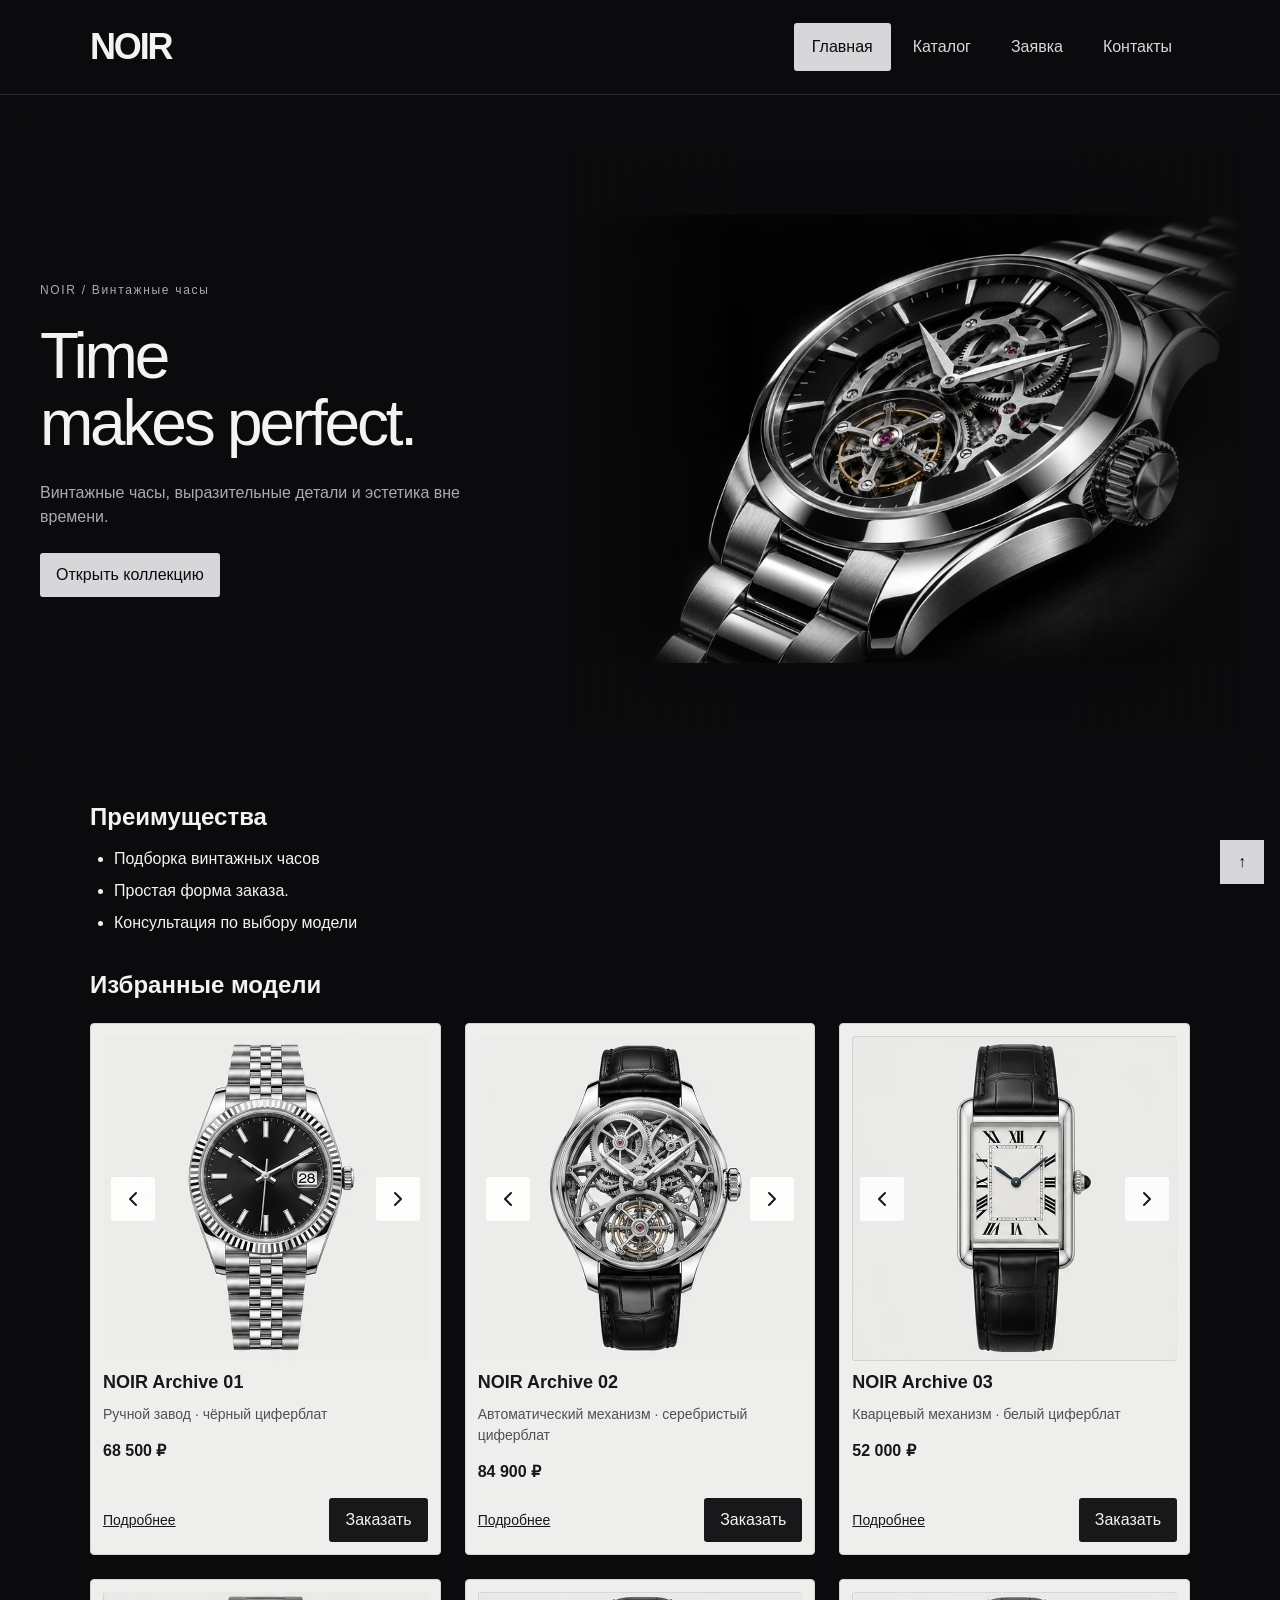
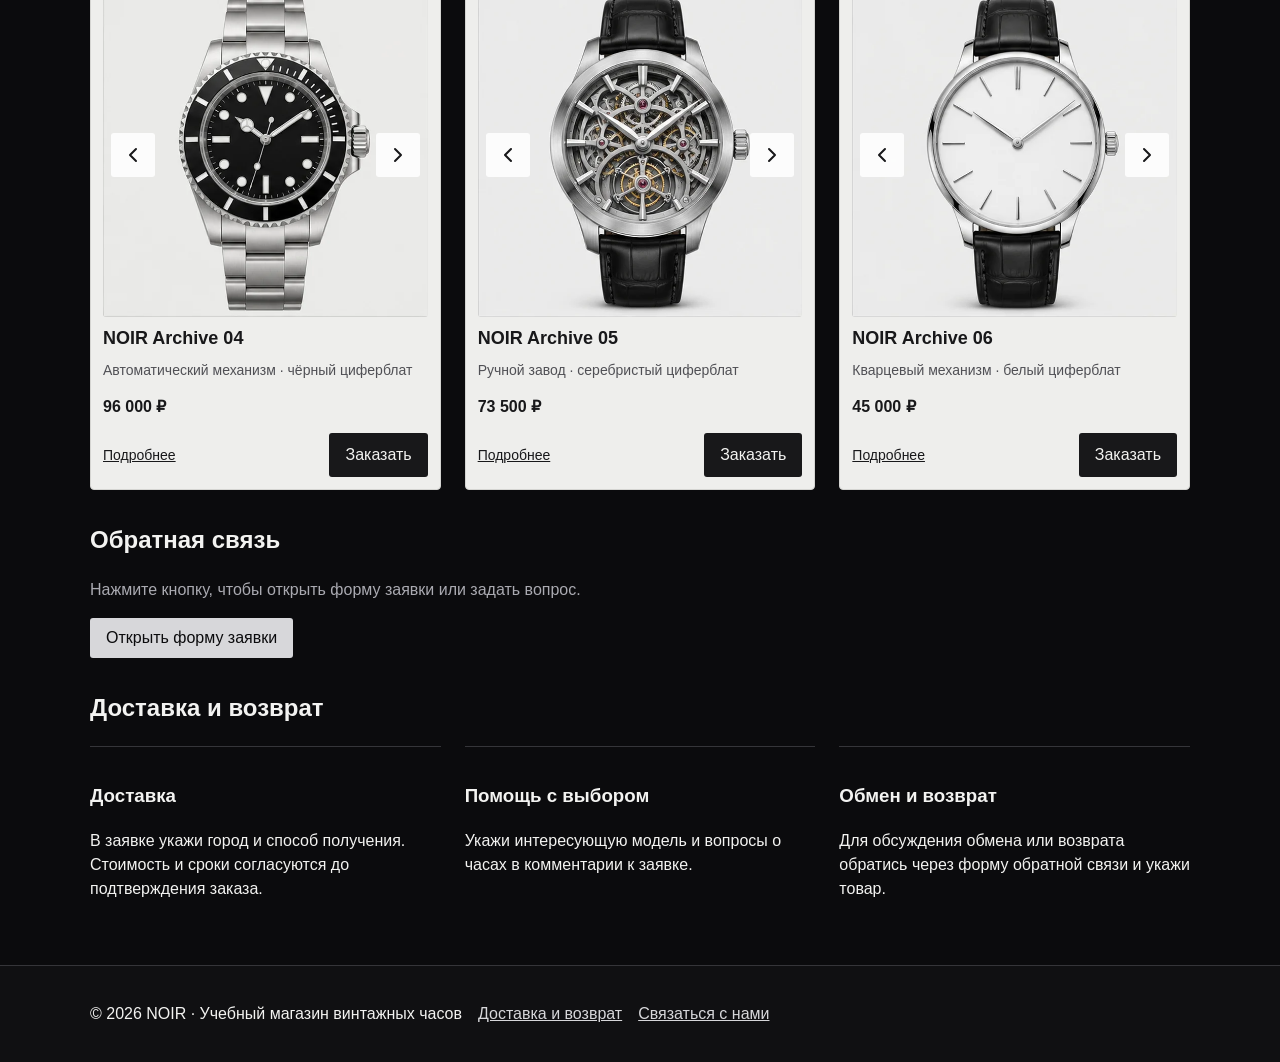
==== commit 6333e388: "feat: enlarge hero and refine clickable watch cards with Lucide icons" ====
--- a/index.html
+++ b/index.html
@@ -36,7 +36,7 @@
     <section class="hero" aria-labelledby="hero-title">
       <div class="hero__content">
         <p class="hero__eyebrow">
-          NOIR / Vintage watches
+          NOIR / Винтажные часы
         </p>
 
         <h1 class="hero__title" id="hero-title">
@@ -55,7 +55,7 @@
       </div>
 
       <picture class="hero__media">
-        <source media="(min-width: 900px)" srcset="images/noir-hero-1600.webp 1600w, images/noir-hero-960.webp 960w" sizes="(min-width: 1200px) 700px, 60vw">
+        <source media="(min-width: 900px)" srcset="images/noir-hero-1600.webp 1600w, images/noir-hero-960.webp 960w" sizes="(min-width: 1280px) 650px, 55vw">
         <img class="hero__image" src="images/noir-hero-960.webp" srcset="images/noir-hero-640.webp 640w, images/noir-hero-960.webp 960w" sizes="calc(100vw - 32px)" alt="Серебристые часы NOIR на боку: рельефный корпус и заводная головка в студийном свете" width="1536" height="1024" fetchpriority="high">
       </picture>
     </section>
@@ -73,9 +73,35 @@
         <article class="product-card" data-product-id="1">
           <div class="watch-gallery" data-gallery="1" role="group" aria-roledescription="карусель" aria-label="Ракурсы NOIR Archive 01">
  <img class="product-card__image" src="images/archive-1-front-640.webp" srcset="images/archive-1-front-320.webp 320w, images/archive-1-front-640.webp 640w" sizes="(min-width: 900px) 480px, calc(100vw - 64px)" alt="NOIR Archive 01 — вид спереди, студийная визуализация" width="640" height="640" loading="lazy">
- <div class="watch-gallery__controls"><button class="watch-gallery__arrow" type="button" data-step="-1" aria-label="Предыдущий ракурс">&lt;</button>
- <span class="watch-gallery__status" aria-live="polite" aria-atomic="true">Спереди · 1 / 3</span>
- <button class="watch-gallery__arrow" type="button" data-step="1" aria-label="Следующий ракурс">&gt;</button></div>
+ <div class="watch-gallery__controls"><button class="watch-gallery__arrow" type="button" data-step="-1" aria-label="Предыдущий ракурс"><svg class="watch-gallery__icon" aria-hidden="true" focusable="false"
+  xmlns="http://www.w3.org/2000/svg"
+  width="24"
+  height="24"
+  viewBox="0 0 24 24"
+  fill="none"
+  stroke="currentColor"
+  stroke-width="2"
+  stroke-linecap="round"
+  stroke-linejoin="round"
+>
+  <path d="m15 18-6-6 6-6" />
+</svg>
+</button>
+ <span class="watch-gallery__status" aria-live="polite" aria-atomic="true">Спереди · 1 / 3</span>
+ <button class="watch-gallery__arrow" type="button" data-step="1" aria-label="Следующий ракурс"><svg class="watch-gallery__icon" aria-hidden="true" focusable="false"
+  xmlns="http://www.w3.org/2000/svg"
+  width="24"
+  height="24"
+  viewBox="0 0 24 24"
+  fill="none"
+  stroke="currentColor"
+  stroke-width="2"
+  stroke-linecap="round"
+  stroke-linejoin="round"
+>
+  <path d="m9 18 6-6-6-6" />
+</svg>
+</button></div>
  </div>
 
           <h3 class="product-card__title">
@@ -98,9 +124,35 @@
         <article class="product-card" data-product-id="2">
           <div class="watch-gallery" data-gallery="2" role="group" aria-roledescription="карусель" aria-label="Ракурсы NOIR Archive 02">
  <img class="product-card__image" src="images/archive-2-front-640.webp" srcset="images/archive-2-front-320.webp 320w, images/archive-2-front-640.webp 640w" sizes="(min-width: 900px) 480px, calc(100vw - 64px)" alt="NOIR Archive 02 — вид спереди, студийная визуализация" width="640" height="640" loading="lazy">
- <div class="watch-gallery__controls"><button class="watch-gallery__arrow" type="button" data-step="-1" aria-label="Предыдущий ракурс">&lt;</button>
- <span class="watch-gallery__status" aria-live="polite" aria-atomic="true">Спереди · 1 / 3</span>
- <button class="watch-gallery__arrow" type="button" data-step="1" aria-label="Следующий ракурс">&gt;</button></div>
+ <div class="watch-gallery__controls"><button class="watch-gallery__arrow" type="button" data-step="-1" aria-label="Предыдущий ракурс"><svg class="watch-gallery__icon" aria-hidden="true" focusable="false"
+  xmlns="http://www.w3.org/2000/svg"
+  width="24"
+  height="24"
+  viewBox="0 0 24 24"
+  fill="none"
+  stroke="currentColor"
+  stroke-width="2"
+  stroke-linecap="round"
+  stroke-linejoin="round"
+>
+  <path d="m15 18-6-6 6-6" />
+</svg>
+</button>
+ <span class="watch-gallery__status" aria-live="polite" aria-atomic="true">Спереди · 1 / 3</span>
+ <button class="watch-gallery__arrow" type="button" data-step="1" aria-label="Следующий ракурс"><svg class="watch-gallery__icon" aria-hidden="true" focusable="false"
+  xmlns="http://www.w3.org/2000/svg"
+  width="24"
+  height="24"
+  viewBox="0 0 24 24"
+  fill="none"
+  stroke="currentColor"
+  stroke-width="2"
+  stroke-linecap="round"
+  stroke-linejoin="round"
+>
+  <path d="m9 18 6-6-6-6" />
+</svg>
+</button></div>
  </div>
 
           <h3 class="product-card__title">
@@ -123,9 +175,35 @@
         <article class="product-card" data-product-id="3">
           <div class="watch-gallery" data-gallery="3" role="group" aria-roledescription="карусель" aria-label="Ракурсы NOIR Archive 03">
  <img class="product-card__image" src="images/archive-3-front-640.webp" srcset="images/archive-3-front-320.webp 320w, images/archive-3-front-640.webp 640w" sizes="(min-width: 900px) 480px, calc(100vw - 64px)" alt="NOIR Archive 03 — вид спереди, студийная визуализация" width="640" height="640" loading="lazy">
- <div class="watch-gallery__controls"><button class="watch-gallery__arrow" type="button" data-step="-1" aria-label="Предыдущий ракурс">&lt;</button>
- <span class="watch-gallery__status" aria-live="polite" aria-atomic="true">Спереди · 1 / 3</span>
- <button class="watch-gallery__arrow" type="button" data-step="1" aria-label="Следующий ракурс">&gt;</button></div>
+ <div class="watch-gallery__controls"><button class="watch-gallery__arrow" type="button" data-step="-1" aria-label="Предыдущий ракурс"><svg class="watch-gallery__icon" aria-hidden="true" focusable="false"
+  xmlns="http://www.w3.org/2000/svg"
+  width="24"
+  height="24"
+  viewBox="0 0 24 24"
+  fill="none"
+  stroke="currentColor"
+  stroke-width="2"
+  stroke-linecap="round"
+  stroke-linejoin="round"
+>
+  <path d="m15 18-6-6 6-6" />
+</svg>
+</button>
+ <span class="watch-gallery__status" aria-live="polite" aria-atomic="true">Спереди · 1 / 3</span>
+ <button class="watch-gallery__arrow" type="button" data-step="1" aria-label="Следующий ракурс"><svg class="watch-gallery__icon" aria-hidden="true" focusable="false"
+  xmlns="http://www.w3.org/2000/svg"
+  width="24"
+  height="24"
+  viewBox="0 0 24 24"
+  fill="none"
+  stroke="currentColor"
+  stroke-width="2"
+  stroke-linecap="round"
+  stroke-linejoin="round"
+>
+  <path d="m9 18 6-6-6-6" />
+</svg>
+</button></div>
  </div>
 
           <h3 class="product-card__title">
@@ -148,9 +226,35 @@
         <article class="product-card" data-product-id="4">
           <div class="watch-gallery" data-gallery="4" role="group" aria-roledescription="карусель" aria-label="Ракурсы NOIR Archive 04">
  <img class="product-card__image" src="images/archive-4-front-640.webp" srcset="images/archive-4-front-320.webp 320w, images/archive-4-front-640.webp 640w" sizes="(min-width: 900px) 480px, calc(100vw - 64px)" alt="NOIR Archive 04 — вид спереди, студийная визуализация" width="640" height="640" loading="lazy">
- <div class="watch-gallery__controls"><button class="watch-gallery__arrow" type="button" data-step="-1" aria-label="Предыдущий ракурс">&lt;</button>
- <span class="watch-gallery__status" aria-live="polite" aria-atomic="true">Спереди · 1 / 3</span>
- <button class="watch-gallery__arrow" type="button" data-step="1" aria-label="Следующий ракурс">&gt;</button></div>
+ <div class="watch-gallery__controls"><button class="watch-gallery__arrow" type="button" data-step="-1" aria-label="Предыдущий ракурс"><svg class="watch-gallery__icon" aria-hidden="true" focusable="false"
+  xmlns="http://www.w3.org/2000/svg"
+  width="24"
+  height="24"
+  viewBox="0 0 24 24"
+  fill="none"
+  stroke="currentColor"
+  stroke-width="2"
+  stroke-linecap="round"
+  stroke-linejoin="round"
+>
+  <path d="m15 18-6-6 6-6" />
+</svg>
+</button>
+ <span class="watch-gallery__status" aria-live="polite" aria-atomic="true">Спереди · 1 / 3</span>
+ <button class="watch-gallery__arrow" type="button" data-step="1" aria-label="Следующий ракурс"><svg class="watch-gallery__icon" aria-hidden="true" focusable="false"
+  xmlns="http://www.w3.org/2000/svg"
+  width="24"
+  height="24"
+  viewBox="0 0 24 24"
+  fill="none"
+  stroke="currentColor"
+  stroke-width="2"
+  stroke-linecap="round"
+  stroke-linejoin="round"
+>
+  <path d="m9 18 6-6-6-6" />
+</svg>
+</button></div>
  </div>
 
           <h3 class="product-card__title">
@@ -173,9 +277,35 @@
         <article class="product-card" data-product-id="5">
           <div class="watch-gallery" data-gallery="5" role="group" aria-roledescription="карусель" aria-label="Ракурсы NOIR Archive 05">
  <img class="product-card__image" src="images/archive-5-front-640.webp" srcset="images/archive-5-front-320.webp 320w, images/archive-5-front-640.webp 640w" sizes="(min-width: 900px) 480px, calc(100vw - 64px)" alt="NOIR Archive 05 — вид спереди, студийная визуализация" width="640" height="640" loading="lazy">
- <div class="watch-gallery__controls"><button class="watch-gallery__arrow" type="button" data-step="-1" aria-label="Предыдущий ракурс">&lt;</button>
- <span class="watch-gallery__status" aria-live="polite" aria-atomic="true">Спереди · 1 / 3</span>
- <button class="watch-gallery__arrow" type="button" data-step="1" aria-label="Следующий ракурс">&gt;</button></div>
+ <div class="watch-gallery__controls"><button class="watch-gallery__arrow" type="button" data-step="-1" aria-label="Предыдущий ракурс"><svg class="watch-gallery__icon" aria-hidden="true" focusable="false"
+  xmlns="http://www.w3.org/2000/svg"
+  width="24"
+  height="24"
+  viewBox="0 0 24 24"
+  fill="none"
+  stroke="currentColor"
+  stroke-width="2"
+  stroke-linecap="round"
+  stroke-linejoin="round"
+>
+  <path d="m15 18-6-6 6-6" />
+</svg>
+</button>
+ <span class="watch-gallery__status" aria-live="polite" aria-atomic="true">Спереди · 1 / 3</span>
+ <button class="watch-gallery__arrow" type="button" data-step="1" aria-label="Следующий ракурс"><svg class="watch-gallery__icon" aria-hidden="true" focusable="false"
+  xmlns="http://www.w3.org/2000/svg"
+  width="24"
+  height="24"
+  viewBox="0 0 24 24"
+  fill="none"
+  stroke="currentColor"
+  stroke-width="2"
+  stroke-linecap="round"
+  stroke-linejoin="round"
+>
+  <path d="m9 18 6-6-6-6" />
+</svg>
+</button></div>
  </div>
 
           <h3 class="product-card__title">
@@ -198,9 +328,35 @@
         <article class="product-card" data-product-id="6">
           <div class="watch-gallery" data-gallery="6" role="group" aria-roledescription="карусель" aria-label="Ракурсы NOIR Archive 06">
  <img class="product-card__image" src="images/archive-6-front-640.webp" srcset="images/archive-6-front-320.webp 320w, images/archive-6-front-640.webp 640w" sizes="(min-width: 900px) 480px, calc(100vw - 64px)" alt="NOIR Archive 06 — вид спереди, студийная визуализация" width="640" height="640" loading="lazy">
- <div class="watch-gallery__controls"><button class="watch-gallery__arrow" type="button" data-step="-1" aria-label="Предыдущий ракурс">&lt;</button>
- <span class="watch-gallery__status" aria-live="polite" aria-atomic="true">Спереди · 1 / 3</span>
- <button class="watch-gallery__arrow" type="button" data-step="1" aria-label="Следующий ракурс">&gt;</button></div>
+ <div class="watch-gallery__controls"><button class="watch-gallery__arrow" type="button" data-step="-1" aria-label="Предыдущий ракурс"><svg class="watch-gallery__icon" aria-hidden="true" focusable="false"
+  xmlns="http://www.w3.org/2000/svg"
+  width="24"
+  height="24"
+  viewBox="0 0 24 24"
+  fill="none"
+  stroke="currentColor"
+  stroke-width="2"
+  stroke-linecap="round"
+  stroke-linejoin="round"
+>
+  <path d="m15 18-6-6 6-6" />
+</svg>
+</button>
+ <span class="watch-gallery__status" aria-live="polite" aria-atomic="true">Спереди · 1 / 3</span>
+ <button class="watch-gallery__arrow" type="button" data-step="1" aria-label="Следующий ракурс"><svg class="watch-gallery__icon" aria-hidden="true" focusable="false"
+  xmlns="http://www.w3.org/2000/svg"
+  width="24"
+  height="24"
+  viewBox="0 0 24 24"
+  fill="none"
+  stroke="currentColor"
+  stroke-width="2"
+  stroke-linecap="round"
+  stroke-linejoin="round"
+>
+  <path d="m9 18 6-6-6-6" />
+</svg>
+</button></div>
  </div>
 
           <h3 class="product-card__title">
--- a/css/style.css
+++ b/css/style.css
@@ -1023,3 +1023,17 @@
 
 .product-card:hover, .product-card:focus-within { border-color: var(--color-primary); box-shadow: 0 0 18px rgb(215 215 218 / 16%); }
 .watch-gallery { border-radius: var(--radius-sm); overflow: hidden; }
+
+/* Светлая карточка и растянутая ссылка: кнопки остаются самостоятельными. */
+.product-card { background: #eeeeec; color: #18181a; border-color: #d4d4d1; color-scheme: light; }
+.product-card__title a, .product-card__details { color: #18181a; }
+.product-card__description { color: #505055; }
+.product-card__title a::after { content: ''; position: absolute; inset: 0; z-index: 1; border-radius: inherit; }
+.product-card__actions a, .product-card__actions button { position: relative; z-index: 2; }
+.product-card .button--primary { background: #18181a; color: #f3f3f1; }
+.product-card .button--primary:hover { background: #38383c; color: #fff; }
+.product-card:hover, .product-card:focus-within { border-color: #fff; box-shadow: 0 0 22px rgb(215 215 218 / 28%); }
+.watch-gallery__controls { z-index: 3; }
+.watch-gallery__arrow { display: grid; place-items: center; }
+.watch-gallery .watch-gallery__icon { width: 24px; height: 24px; aspect-ratio: auto; }
+.hero__eyebrow { text-transform: none; }
--- a/css/responsive.css
+++ b/css/responsive.css
@@ -242,3 +242,12 @@
  .site-nav__list { flex-direction: row; }
  .site-header__inner { flex-wrap: nowrap; }
 }
+
+/* Увеличенный первый экран и более крупные пункты навигации. */
+.site-nav__link { min-height: 48px; padding: 12px 18px; font-size: 16px; }
+.menu-toggle { min-height: 48px; padding: 12px 18px; font-size: 16px; }
+.hero { width: min(100%, 1280px); padding: 32px 24px; }
+@media (min-width: 900px) {
+ .hero { grid-template-columns: minmax(0, .9fr) minmax(0, 1.2fr); min-height: 600px; padding: 36px 24px; gap: 24px; }
+ .hero__image { aspect-ratio: 1.15; }
+}
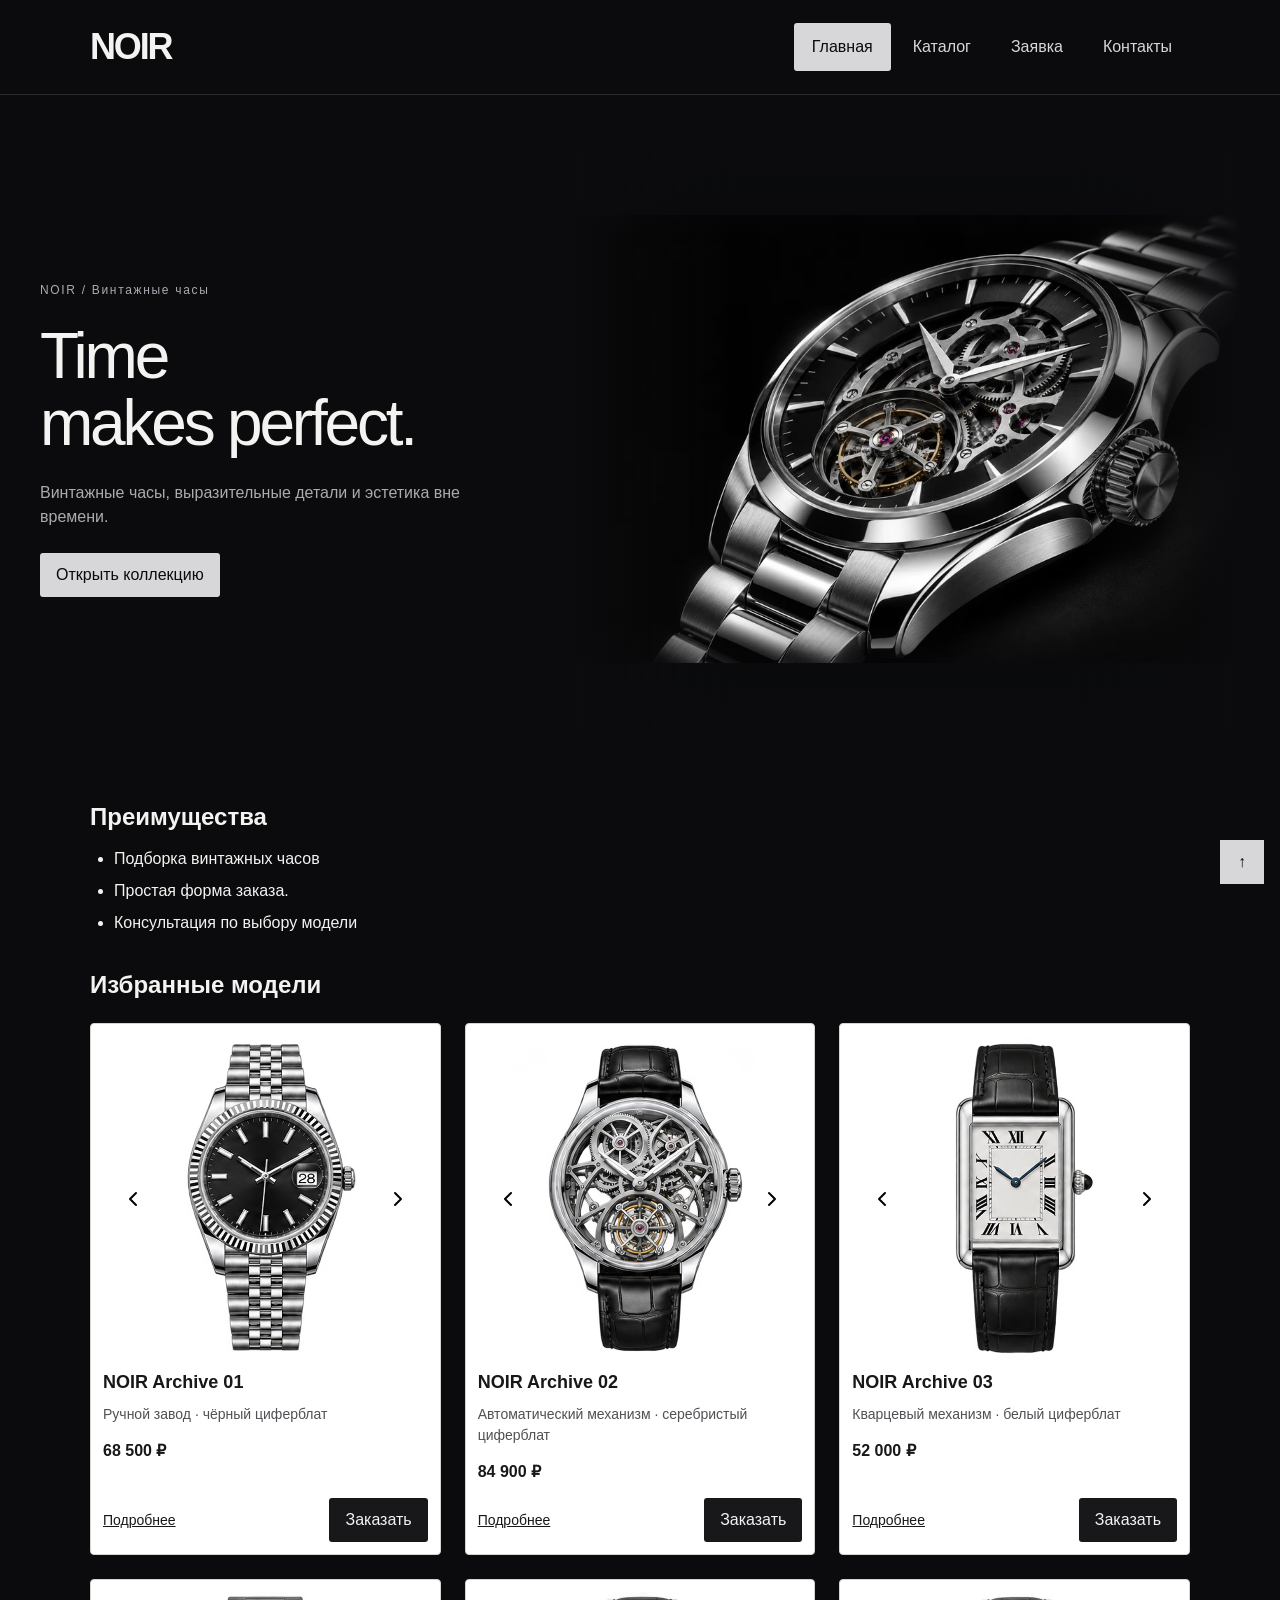
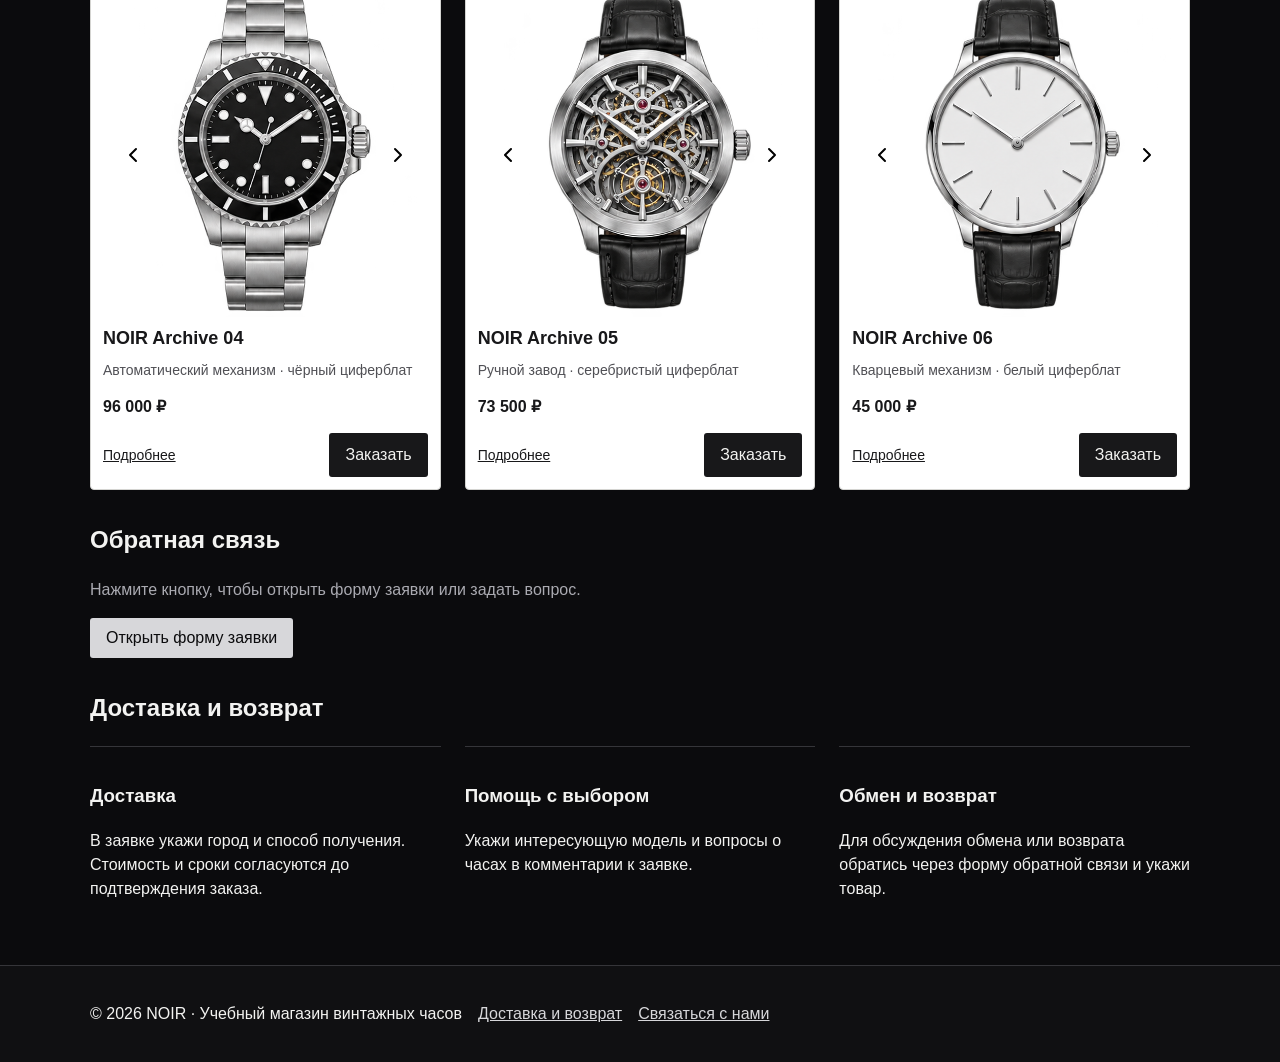
==== commit f7ab1699: "fix: use transparent watch PNGs and minimal gallery controls" ====
--- a/index.html
+++ b/index.html
@@ -72,7 +72,7 @@
       <div class="products-grid">
         <article class="product-card" data-product-id="1">
           <div class="watch-gallery" data-gallery="1" role="group" aria-roledescription="карусель" aria-label="Ракурсы NOIR Archive 01">
- <img class="product-card__image" src="images/archive-1-front-640.webp" srcset="images/archive-1-front-320.webp 320w, images/archive-1-front-640.webp 640w" sizes="(min-width: 900px) 480px, calc(100vw - 64px)" alt="NOIR Archive 01 — вид спереди, студийная визуализация" width="640" height="640" loading="lazy">
+ <img class="product-card__image" src="images/archive-1-front-640.png" srcset="images/archive-1-front-320.png 320w, images/archive-1-front-640.png 640w" sizes="(min-width: 900px) 480px, calc(100vw - 64px)" alt="NOIR Archive 01 — вид спереди, студийная визуализация" width="640" height="640" loading="lazy">
  <div class="watch-gallery__controls"><button class="watch-gallery__arrow" type="button" data-step="-1" aria-label="Предыдущий ракурс"><svg class="watch-gallery__icon" aria-hidden="true" focusable="false"
   xmlns="http://www.w3.org/2000/svg"
   width="24"
@@ -123,7 +123,7 @@
 
         <article class="product-card" data-product-id="2">
           <div class="watch-gallery" data-gallery="2" role="group" aria-roledescription="карусель" aria-label="Ракурсы NOIR Archive 02">
- <img class="product-card__image" src="images/archive-2-front-640.webp" srcset="images/archive-2-front-320.webp 320w, images/archive-2-front-640.webp 640w" sizes="(min-width: 900px) 480px, calc(100vw - 64px)" alt="NOIR Archive 02 — вид спереди, студийная визуализация" width="640" height="640" loading="lazy">
+ <img class="product-card__image" src="images/archive-2-front-640.png" srcset="images/archive-2-front-320.png 320w, images/archive-2-front-640.png 640w" sizes="(min-width: 900px) 480px, calc(100vw - 64px)" alt="NOIR Archive 02 — вид спереди, студийная визуализация" width="640" height="640" loading="lazy">
  <div class="watch-gallery__controls"><button class="watch-gallery__arrow" type="button" data-step="-1" aria-label="Предыдущий ракурс"><svg class="watch-gallery__icon" aria-hidden="true" focusable="false"
   xmlns="http://www.w3.org/2000/svg"
   width="24"
@@ -174,7 +174,7 @@
 
         <article class="product-card" data-product-id="3">
           <div class="watch-gallery" data-gallery="3" role="group" aria-roledescription="карусель" aria-label="Ракурсы NOIR Archive 03">
- <img class="product-card__image" src="images/archive-3-front-640.webp" srcset="images/archive-3-front-320.webp 320w, images/archive-3-front-640.webp 640w" sizes="(min-width: 900px) 480px, calc(100vw - 64px)" alt="NOIR Archive 03 — вид спереди, студийная визуализация" width="640" height="640" loading="lazy">
+ <img class="product-card__image" src="images/archive-3-front-640.png" srcset="images/archive-3-front-320.png 320w, images/archive-3-front-640.png 640w" sizes="(min-width: 900px) 480px, calc(100vw - 64px)" alt="NOIR Archive 03 — вид спереди, студийная визуализация" width="640" height="640" loading="lazy">
  <div class="watch-gallery__controls"><button class="watch-gallery__arrow" type="button" data-step="-1" aria-label="Предыдущий ракурс"><svg class="watch-gallery__icon" aria-hidden="true" focusable="false"
   xmlns="http://www.w3.org/2000/svg"
   width="24"
@@ -225,7 +225,7 @@
 
         <article class="product-card" data-product-id="4">
           <div class="watch-gallery" data-gallery="4" role="group" aria-roledescription="карусель" aria-label="Ракурсы NOIR Archive 04">
- <img class="product-card__image" src="images/archive-4-front-640.webp" srcset="images/archive-4-front-320.webp 320w, images/archive-4-front-640.webp 640w" sizes="(min-width: 900px) 480px, calc(100vw - 64px)" alt="NOIR Archive 04 — вид спереди, студийная визуализация" width="640" height="640" loading="lazy">
+ <img class="product-card__image" src="images/archive-4-front-640.png" srcset="images/archive-4-front-320.png 320w, images/archive-4-front-640.png 640w" sizes="(min-width: 900px) 480px, calc(100vw - 64px)" alt="NOIR Archive 04 — вид спереди, студийная визуализация" width="640" height="640" loading="lazy">
  <div class="watch-gallery__controls"><button class="watch-gallery__arrow" type="button" data-step="-1" aria-label="Предыдущий ракурс"><svg class="watch-gallery__icon" aria-hidden="true" focusable="false"
   xmlns="http://www.w3.org/2000/svg"
   width="24"
@@ -276,7 +276,7 @@
 
         <article class="product-card" data-product-id="5">
           <div class="watch-gallery" data-gallery="5" role="group" aria-roledescription="карусель" aria-label="Ракурсы NOIR Archive 05">
- <img class="product-card__image" src="images/archive-5-front-640.webp" srcset="images/archive-5-front-320.webp 320w, images/archive-5-front-640.webp 640w" sizes="(min-width: 900px) 480px, calc(100vw - 64px)" alt="NOIR Archive 05 — вид спереди, студийная визуализация" width="640" height="640" loading="lazy">
+ <img class="product-card__image" src="images/archive-5-front-640.png" srcset="images/archive-5-front-320.png 320w, images/archive-5-front-640.png 640w" sizes="(min-width: 900px) 480px, calc(100vw - 64px)" alt="NOIR Archive 05 — вид спереди, студийная визуализация" width="640" height="640" loading="lazy">
  <div class="watch-gallery__controls"><button class="watch-gallery__arrow" type="button" data-step="-1" aria-label="Предыдущий ракурс"><svg class="watch-gallery__icon" aria-hidden="true" focusable="false"
   xmlns="http://www.w3.org/2000/svg"
   width="24"
@@ -327,7 +327,7 @@
 
         <article class="product-card" data-product-id="6">
           <div class="watch-gallery" data-gallery="6" role="group" aria-roledescription="карусель" aria-label="Ракурсы NOIR Archive 06">
- <img class="product-card__image" src="images/archive-6-front-640.webp" srcset="images/archive-6-front-320.webp 320w, images/archive-6-front-640.webp 640w" sizes="(min-width: 900px) 480px, calc(100vw - 64px)" alt="NOIR Archive 06 — вид спереди, студийная визуализация" width="640" height="640" loading="lazy">
+ <img class="product-card__image" src="images/archive-6-front-640.png" srcset="images/archive-6-front-320.png 320w, images/archive-6-front-640.png 640w" sizes="(min-width: 900px) 480px, calc(100vw - 64px)" alt="NOIR Archive 06 — вид спереди, студийная визуализация" width="640" height="640" loading="lazy">
  <div class="watch-gallery__controls"><button class="watch-gallery__arrow" type="button" data-step="-1" aria-label="Предыдущий ракурс"><svg class="watch-gallery__icon" aria-hidden="true" focusable="false"
   xmlns="http://www.w3.org/2000/svg"
   width="24"
--- a/css/style.css
+++ b/css/style.css
@@ -995,12 +995,12 @@
 .hero__media { position: relative; background: #08090b; }
 .hero__media::after { content: ''; position: absolute; inset: 0; pointer-events: none; background: linear-gradient(90deg, var(--color-bg), transparent 25%, transparent 75%, var(--color-bg)), linear-gradient(0deg, var(--color-bg), transparent 20%, transparent 85%, var(--color-bg)); }
 .hero__image { object-fit: cover; }
-.watch-gallery { min-width: 0; background: #eeeeec; color-scheme: light; position: relative; }
+.watch-gallery { min-width: 0; background: #fff; color-scheme: light; position: relative; }
 .watch-gallery img { display: block; width: 100%; aspect-ratio: 1; object-fit: contain; }
 .watch-gallery__controls { display: none; position: absolute; inset: 0; align-items: center; justify-content: space-between; padding: 0 8px; pointer-events: none; }
 .js-ready .watch-gallery__controls { display: flex; }
-.watch-gallery__arrow { width: 44px; height: 44px; pointer-events: auto; border: 0; border-radius: var(--radius-sm); background: rgb(255 255 255 / 88%); color: #18181a; font: inherit; font-size: 25px; cursor: pointer; }
-.watch-gallery__arrow:hover { background: #d5d5d3; }
+.watch-gallery__arrow { width: 44px; height: 44px; pointer-events: auto; border: 0; border-radius: var(--radius-sm); background: transparent; color: #18181a; font: inherit; font-size: 25px; cursor: pointer; }
+.watch-gallery__arrow:hover { background: rgb(0 0 0 / 7%); }
 /* Сообщение о ракурсе доступно диктору, но не занимает место на фотографии. */
 .watch-gallery__status { position: absolute; width: 1px; height: 1px; padding: 0; margin: -1px; overflow: hidden; clip-path: inset(50%); white-space: nowrap; border: 0; }
 .menu-toggle { min-height: 44px; margin-left: auto; }
@@ -1021,19 +1021,22 @@
 .spec-cards dd { margin: 0; }
 .site-footer { border-top: 1px solid var(--color-border); }
 
-.product-card:hover, .product-card:focus-within { border-color: var(--color-primary); box-shadow: 0 0 18px rgb(215 215 218 / 16%); }
+.product-card:hover, .product-card:focus-within { border-color: var(--color-primary); box-shadow: none; }
 .watch-gallery { border-radius: var(--radius-sm); overflow: hidden; }
 
 /* Светлая карточка и растянутая ссылка: кнопки остаются самостоятельными. */
-.product-card { background: #eeeeec; color: #18181a; border-color: #d4d4d1; color-scheme: light; }
+.product-card { background: #fff; color: #18181a; border-color: #d4d4d1; color-scheme: light; }
 .product-card__title a, .product-card__details { color: #18181a; }
 .product-card__description { color: #505055; }
 .product-card__title a::after { content: ''; position: absolute; inset: 0; z-index: 1; border-radius: inherit; }
 .product-card__actions a, .product-card__actions button { position: relative; z-index: 2; }
 .product-card .button--primary { background: #18181a; color: #f3f3f1; }
 .product-card .button--primary:hover { background: #38383c; color: #fff; }
-.product-card:hover, .product-card:focus-within { border-color: #fff; box-shadow: 0 0 22px rgb(215 215 218 / 28%); }
+.product-card:hover, .product-card:focus-within { border-color: #fff; box-shadow: none; }
 .watch-gallery__controls { z-index: 3; }
 .watch-gallery__arrow { display: grid; place-items: center; }
 .watch-gallery .watch-gallery__icon { width: 24px; height: 24px; aspect-ratio: auto; }
 .hero__eyebrow { text-transform: none; }
+
+.watch-gallery__arrow { color: #000; }
+.watch-gallery__arrow:focus-visible { background: rgb(0 0 0 / 7%); }
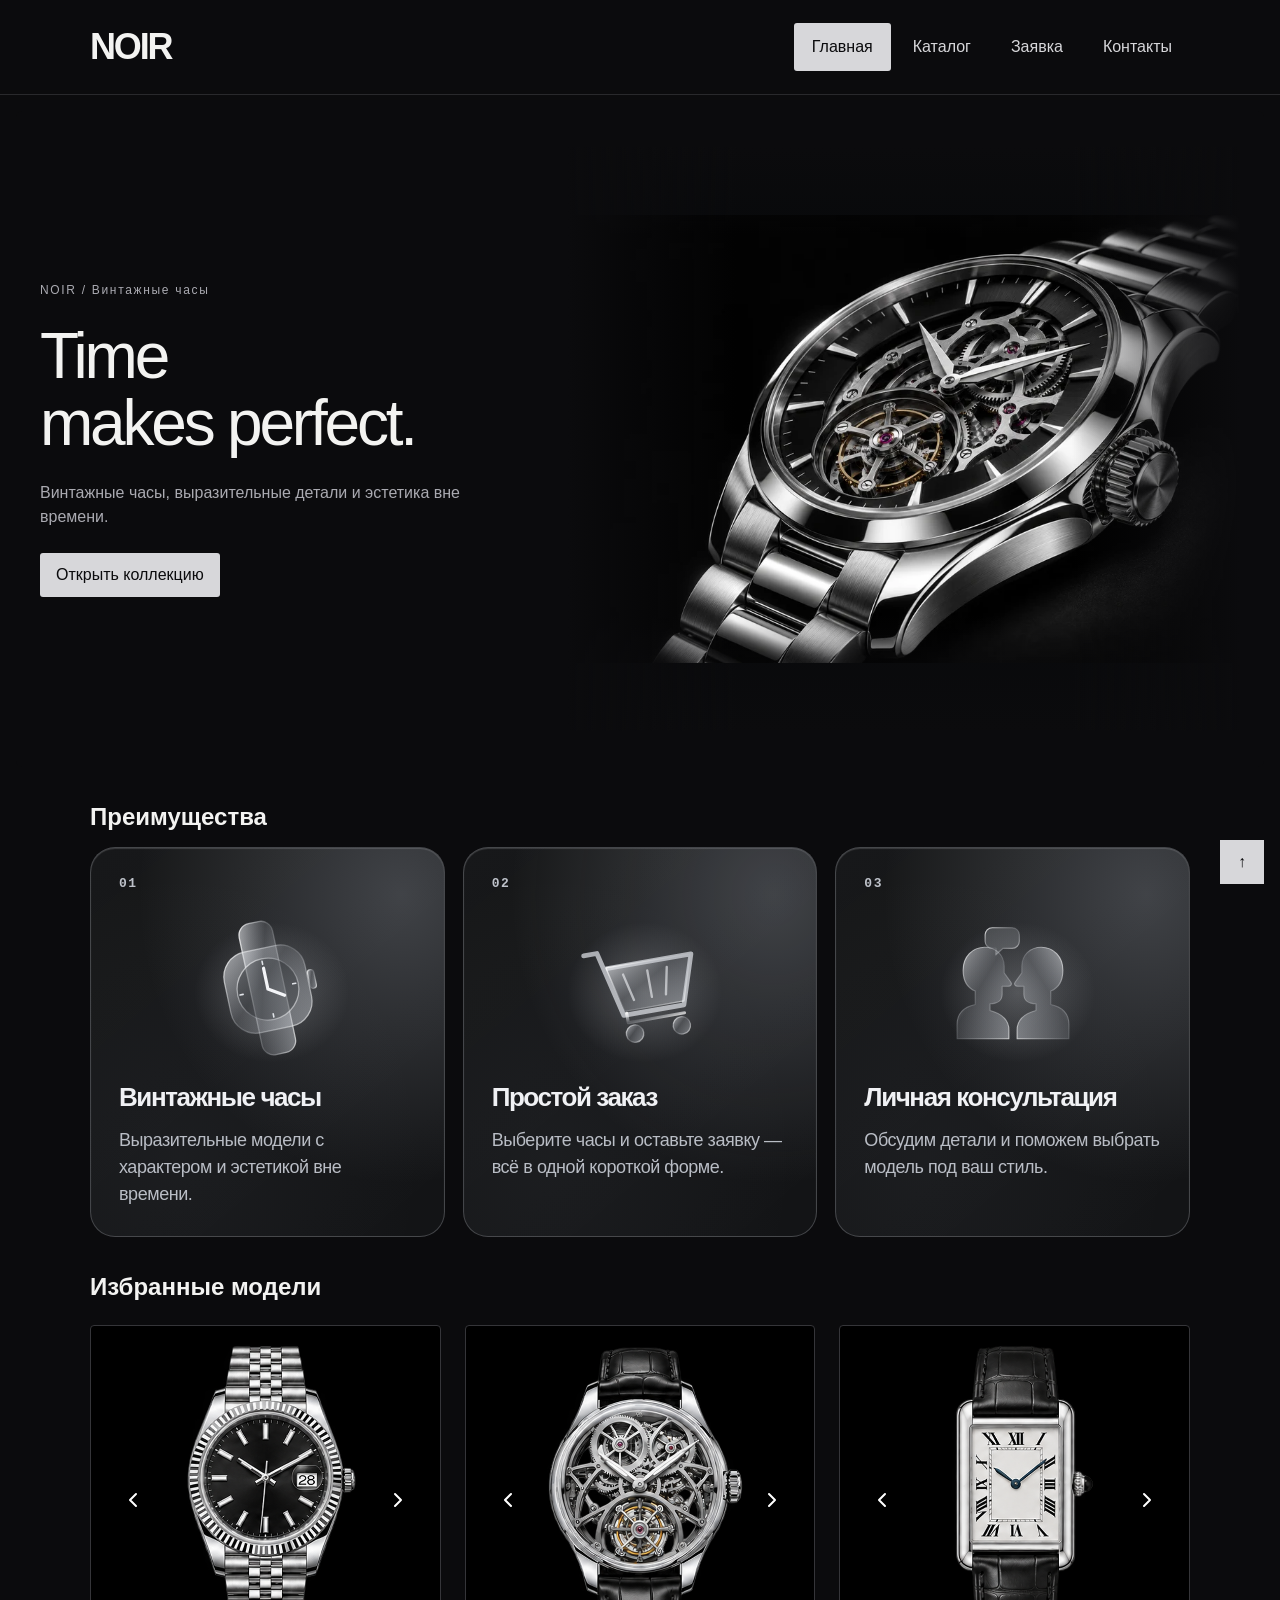
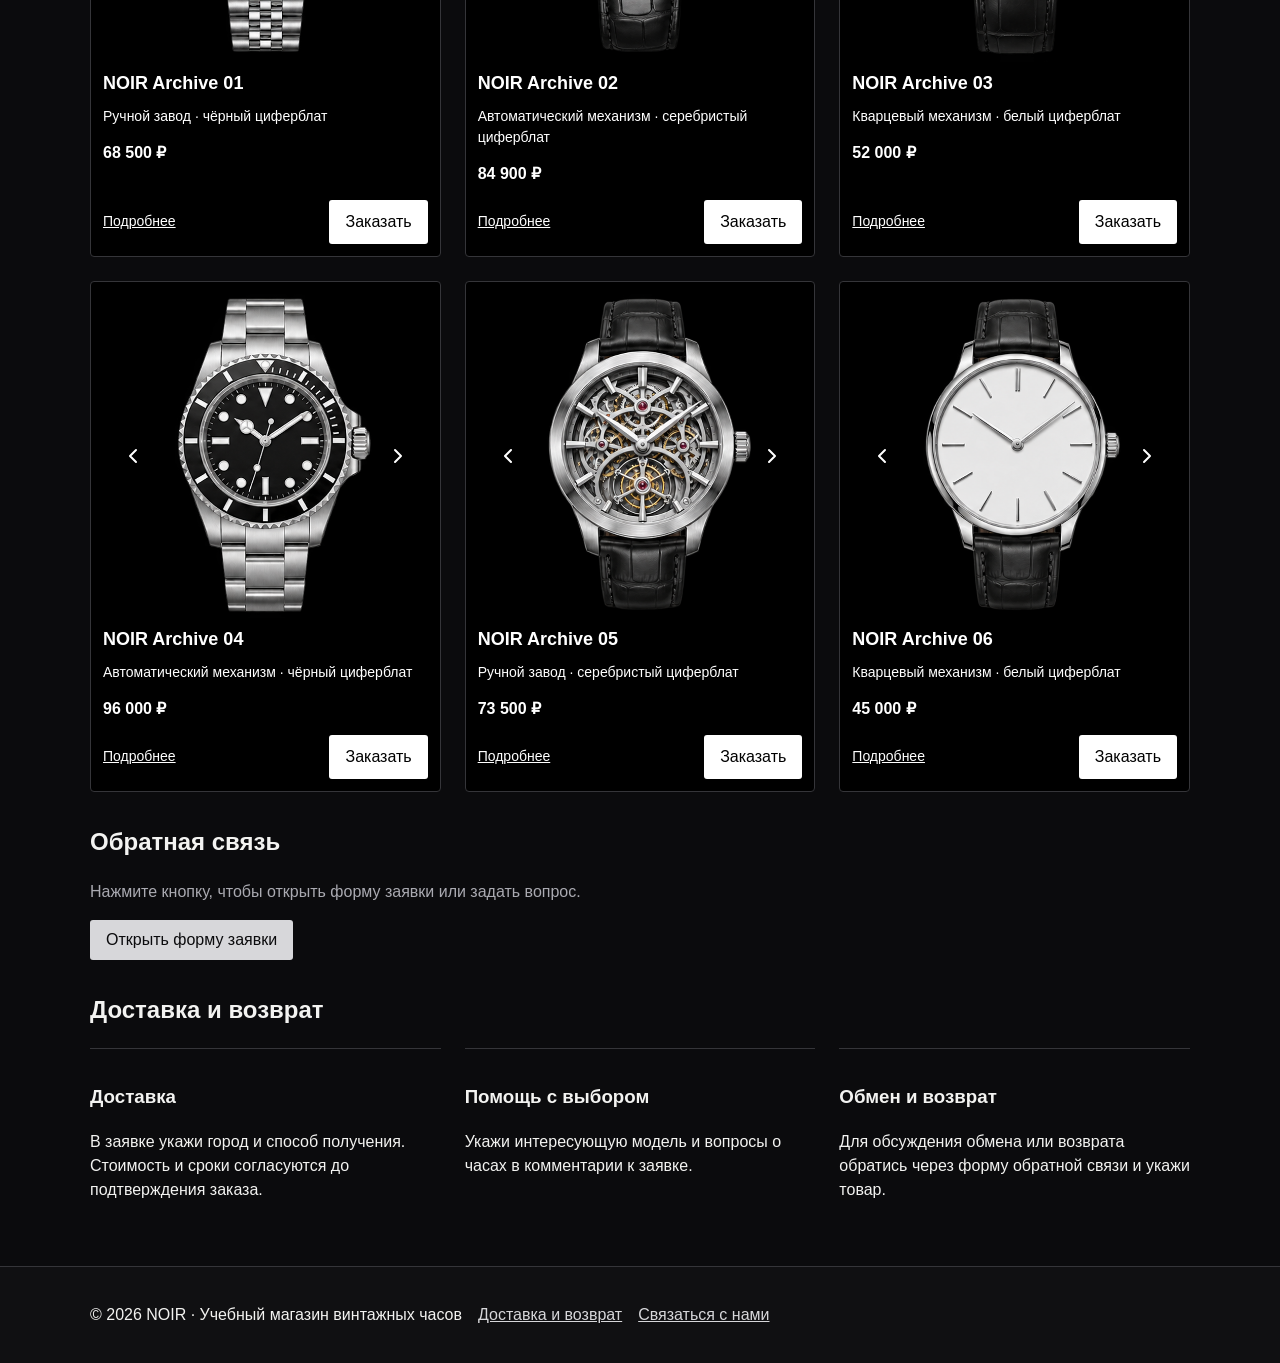
==== commit d077a47c: "feat: add monochrome frosted glass benefit cards" ====
--- a/index.html
+++ b/index.html
@@ -62,9 +62,24 @@
 
     <h2 class="section advantages-title">Преимущества</h2>
     <ul class="advantages" id="advantages">
-      <li class="advantages__item">Подборка винтажных часов</li>
-      <li class="advantages__item">Простая форма заказа.</li>
-      <li class="advantages__item">Консультация по выбору модели</li>
+      <li class="advantages__item"><span class="advantages__number">01</span><svg class="advantages__icon" viewBox="0 0 240 200" width="240" height="200" aria-hidden="true" focusable="false">
+ <defs><linearGradient id="glass-1" x1="0" y1="0" x2="1" y2="1"><stop stop-color="#eef0f3" stop-opacity=".65"/><stop offset=".43" stop-color="#b9bdc5" stop-opacity=".16"/><stop offset="1" stop-color="#d5d9df" stop-opacity=".46"/></linearGradient>
+ <linearGradient id="edge-1" x1="0" y1="0" x2="1" y2="1"><stop stop-color="#fff" stop-opacity=".85"/><stop offset=".5" stop-color="#c4c8ce" stop-opacity=".22"/><stop offset="1" stop-color="#fff" stop-opacity=".7"/></linearGradient>
+ <radialGradient id="light-1"><stop stop-color="#edf0f5" stop-opacity=".22"/><stop offset="1" stop-color="#edf0f5" stop-opacity="0"/></radialGradient></defs>
+ <ellipse cx="126" cy="105" rx="98" ry="89" fill="url(#light-1)"/>
+ <g fill="url(#glass-1)" stroke="url(#edge-1)" stroke-width="1.6" stroke-linejoin="round"><g transform="rotate(-12 120 100)"><rect x="99" y="15" width="43" height="169" rx="15"/><rect x="69" y="49" width="104" height="104" rx="32"/><rect x="174" y="88" width="8" height="24" rx="4"/><circle cx="121" cy="101" r="39" fill="#101216" fill-opacity=".28"/><path d="M121 74v27l19 12" fill="none" stroke="#f3f4f7" stroke-width="4" stroke-linecap="round"/><path d="M121 65v4m0 64v4M85 101h4m64 0h4" stroke="#e1e4e9" stroke-width="2" stroke-linecap="round"/></g></g></svg><h3 class="advantages__title">Винтажные часы</h3><p class="advantages__description">Выразительные модели с характером и эстетикой вне времени.</p></li>
+      <li class="advantages__item"><span class="advantages__number">02</span><svg class="advantages__icon" viewBox="0 0 240 200" width="240" height="200" aria-hidden="true" focusable="false">
+ <defs><linearGradient id="glass-2" x1="0" y1="0" x2="1" y2="1"><stop stop-color="#eef0f3" stop-opacity=".65"/><stop offset=".43" stop-color="#b9bdc5" stop-opacity=".16"/><stop offset="1" stop-color="#d5d9df" stop-opacity=".46"/></linearGradient>
+ <linearGradient id="edge-2" x1="0" y1="0" x2="1" y2="1"><stop stop-color="#fff" stop-opacity=".85"/><stop offset=".5" stop-color="#c4c8ce" stop-opacity=".22"/><stop offset="1" stop-color="#fff" stop-opacity=".7"/></linearGradient>
+ <radialGradient id="light-2"><stop stop-color="#edf0f5" stop-opacity=".22"/><stop offset="1" stop-color="#edf0f5" stop-opacity="0"/></radialGradient></defs>
+ <ellipse cx="126" cy="105" rx="98" ry="89" fill="url(#light-2)"/>
+ <g fill="url(#glass-2)" stroke="url(#edge-2)" stroke-width="1.6" stroke-linejoin="round"><g transform="rotate(-10 120 100)"><path d="M57 47h17l20 83h77l20-62H82" fill="none" stroke="#e3e6eb" stroke-opacity=".7" stroke-width="6" stroke-linecap="round"/><path d="m82 67 108 1-18 57H96z"/><path d="m102 79 8 34m23-34v34m25-34-7 34" fill="none" stroke="#f3f5f8" stroke-opacity=".6" stroke-width="3" stroke-linecap="round"/><path d="M98 128v12h72" fill="none" stroke-width="4" stroke-linecap="round"/><circle cx="104" cy="155" r="11"/><circle cx="164" cy="155" r="11"/></g></g></svg><h3 class="advantages__title">Простой заказ</h3><p class="advantages__description">Выберите часы и оставьте заявку — всё в одной короткой форме.</p></li>
+      <li class="advantages__item"><span class="advantages__number">03</span><svg class="advantages__icon" viewBox="0 0 240 200" width="240" height="200" aria-hidden="true" focusable="false">
+ <defs><linearGradient id="glass-3" x1="0" y1="0" x2="1" y2="1"><stop stop-color="#eef0f3" stop-opacity=".65"/><stop offset=".43" stop-color="#b9bdc5" stop-opacity=".16"/><stop offset="1" stop-color="#d5d9df" stop-opacity=".46"/></linearGradient>
+ <linearGradient id="edge-3" x1="0" y1="0" x2="1" y2="1"><stop stop-color="#fff" stop-opacity=".85"/><stop offset=".5" stop-color="#c4c8ce" stop-opacity=".22"/><stop offset="1" stop-color="#fff" stop-opacity=".7"/></linearGradient>
+ <radialGradient id="light-3"><stop stop-color="#edf0f5" stop-opacity=".22"/><stop offset="1" stop-color="#edf0f5" stop-opacity="0"/></radialGradient></defs>
+ <ellipse cx="126" cy="105" rx="98" ry="89" fill="url(#light-3)"/>
+ <g fill="url(#glass-3)" stroke="url(#edge-3)" stroke-width="1.6" stroke-linejoin="round"><g transform="translate(0 3)"><path transform="translate(6 16) scale(.85)" d="M51 170v-21c0-15 9-26 27-30V99c-12-5-18-17-18-31 0-20 14-34 32-34 17 0 29 12 29 28v10l10 14c2 3 0 6-4 6h-9v12c0 9-7 14-18 14v10c18 5 28 15 28 29v13z"/><path d="M51 170v-21c0-15 9-26 27-30V99c-12-5-18-17-18-31 0-20 14-34 32-34 17 0 29 12 29 28v10l10 14c2 3 0 6-4 6h-9v12c0 9-7 14-18 14v10c18 5 28 15 28 29v13z" transform="translate(234 16) scale(-.85 .85)"/><path d="M132 38h28a10 10 0 0 1 10 10v9a10 10 0 0 1-10 10h-13l-10 9v-9h-5a10 10 0 0 1-10-10v-9a10 10 0 0 1 10-10z" fill="#e2e6ec" fill-opacity=".18" transform="translate(-25 -14) scale(.9)"/></g></g></svg><h3 class="advantages__title">Личная консультация</h3><p class="advantages__description">Обсудим детали и поможем выбрать модель под ваш стиль.</p></li>
     </ul>
 
     <section class="section" id="popular">
--- a/css/style.css
+++ b/css/style.css
@@ -995,12 +995,12 @@
 .hero__media { position: relative; background: #08090b; }
 .hero__media::after { content: ''; position: absolute; inset: 0; pointer-events: none; background: linear-gradient(90deg, var(--color-bg), transparent 25%, transparent 75%, var(--color-bg)), linear-gradient(0deg, var(--color-bg), transparent 20%, transparent 85%, var(--color-bg)); }
 .hero__image { object-fit: cover; }
-.watch-gallery { min-width: 0; background: #fff; color-scheme: light; position: relative; }
+.watch-gallery { min-width: 0; background: #000; color-scheme: dark; position: relative; }
 .watch-gallery img { display: block; width: 100%; aspect-ratio: 1; object-fit: contain; }
 .watch-gallery__controls { display: none; position: absolute; inset: 0; align-items: center; justify-content: space-between; padding: 0 8px; pointer-events: none; }
 .js-ready .watch-gallery__controls { display: flex; }
 .watch-gallery__arrow { width: 44px; height: 44px; pointer-events: auto; border: 0; border-radius: var(--radius-sm); background: transparent; color: #18181a; font: inherit; font-size: 25px; cursor: pointer; }
-.watch-gallery__arrow:hover { background: rgb(0 0 0 / 7%); }
+.watch-gallery__arrow:hover { background: rgb(255 255 255 / 12%); }
 /* Сообщение о ракурсе доступно диктору, но не занимает место на фотографии. */
 .watch-gallery__status { position: absolute; width: 1px; height: 1px; padding: 0; margin: -1px; overflow: hidden; clip-path: inset(50%); white-space: nowrap; border: 0; }
 .menu-toggle { min-height: 44px; margin-left: auto; }
@@ -1024,19 +1024,31 @@
 .product-card:hover, .product-card:focus-within { border-color: var(--color-primary); box-shadow: none; }
 .watch-gallery { border-radius: var(--radius-sm); overflow: hidden; }
 
-/* Светлая карточка и растянутая ссылка: кнопки остаются самостоятельными. */
-.product-card { background: #fff; color: #18181a; border-color: #d4d4d1; color-scheme: light; }
-.product-card__title a, .product-card__details { color: #18181a; }
-.product-card__description { color: #505055; }
+/* Чёрная карточка и растянутая ссылка: кнопки остаются самостоятельными. */
+.product-card { background: #000; color: #fff; border-color: #353539; color-scheme: dark; }
+.product-card__title a, .product-card__details { color: #fff; }
+.product-card__description { color: #fff; }
 .product-card__title a::after { content: ''; position: absolute; inset: 0; z-index: 1; border-radius: inherit; }
 .product-card__actions a, .product-card__actions button { position: relative; z-index: 2; }
-.product-card .button--primary { background: #18181a; color: #f3f3f1; }
-.product-card .button--primary:hover { background: #38383c; color: #fff; }
+.product-card .button--primary { background: #fff; color: #000; }
+.product-card .button--primary:hover { background: #dedede; color: #000; }
 .product-card:hover, .product-card:focus-within { border-color: #fff; box-shadow: none; }
 .watch-gallery__controls { z-index: 3; }
 .watch-gallery__arrow { display: grid; place-items: center; }
 .watch-gallery .watch-gallery__icon { width: 24px; height: 24px; aspect-ratio: auto; }
 .hero__eyebrow { text-transform: none; }
 
-.watch-gallery__arrow { color: #000; }
-.watch-gallery__arrow:focus-visible { background: rgb(0 0 0 / 7%); }
+.watch-gallery__arrow { color: #fff; }
+.watch-gallery__arrow:focus-visible { background: rgb(255 255 255 / 12%); }
+
+/* Галерея на странице товара сливается с фоном блока описания. */
+.product-detail__visual, .product-detail__visual .watch-gallery { background: var(--color-bg); }
+
+/* Преимущества: серебристое матовое стекло, без растровых зависимостей. */
+.advantages { display: grid; list-style: none; padding: 0; gap: 20px; }
+.advantages__item { position: relative; isolation: isolate; overflow: hidden; display: flex; flex-direction: column; margin: 0; padding: 28px; border: 1px solid rgb(220 225 235 / 24%); border-radius: 25px; background: linear-gradient(140deg, rgb(255 255 255 / 3%), rgb(255 255 255 / 1%)), #101113; box-shadow: inset 0 1px 1px rgb(255 255 255 / 16%); backdrop-filter: blur(20px); -webkit-backdrop-filter: blur(20px); }
+.advantages__item::before { content: ''; position: absolute; z-index: -1; inset: 0; pointer-events: none; background: radial-gradient(ellipse at 88% 12%, rgb(207 214 226 / 23%), transparent 60%), radial-gradient(ellipse at 25% 80%, rgb(140 148 162 / 6%), transparent 65%); }
+.advantages__number { font: 600 13px/1.2 'Courier New', monospace; letter-spacing: .12em; color: #bec2ca; }
+.advantages__icon { display: block; flex-shrink: 0; width: 210px; height: 175px; max-width: 100%; align-self: center; margin: 14px 0 12px; }
+.advantages__title { margin: 0 0 14px; font: 600 25px/1.15 Arial, sans-serif; letter-spacing: -.055em; color: #f0f1f4; }
+.advantages__description { margin: 0; font: 400 18px/1.5 Arial, sans-serif; letter-spacing: -.025em; color: #b9bdc5; }
--- a/css/responsive.css
+++ b/css/responsive.css
@@ -251,3 +251,16 @@
  .hero { grid-template-columns: minmax(0, .9fr) minmax(0, 1.2fr); min-height: 600px; padding: 36px 24px; gap: 24px; }
  .hero__image { aspect-ratio: 1.15; }
 }
+
+@media (min-width: 768px) {
+ .advantages { gap: 18px; }
+ .advantages__item { padding: 24px; }
+ .advantages__icon { width: 190px; height: 165px; }
+ .advantages__title { font-size: 23px; }
+ .advantages__description { font-size: 17px; }
+}
+@media (min-width: 1024px) {
+ .advantages__item { min-height: 370px; padding: 28px; }
+ .advantages__title { font-size: 26px; }
+ .advantages__description { font-size: 18px; }
+}
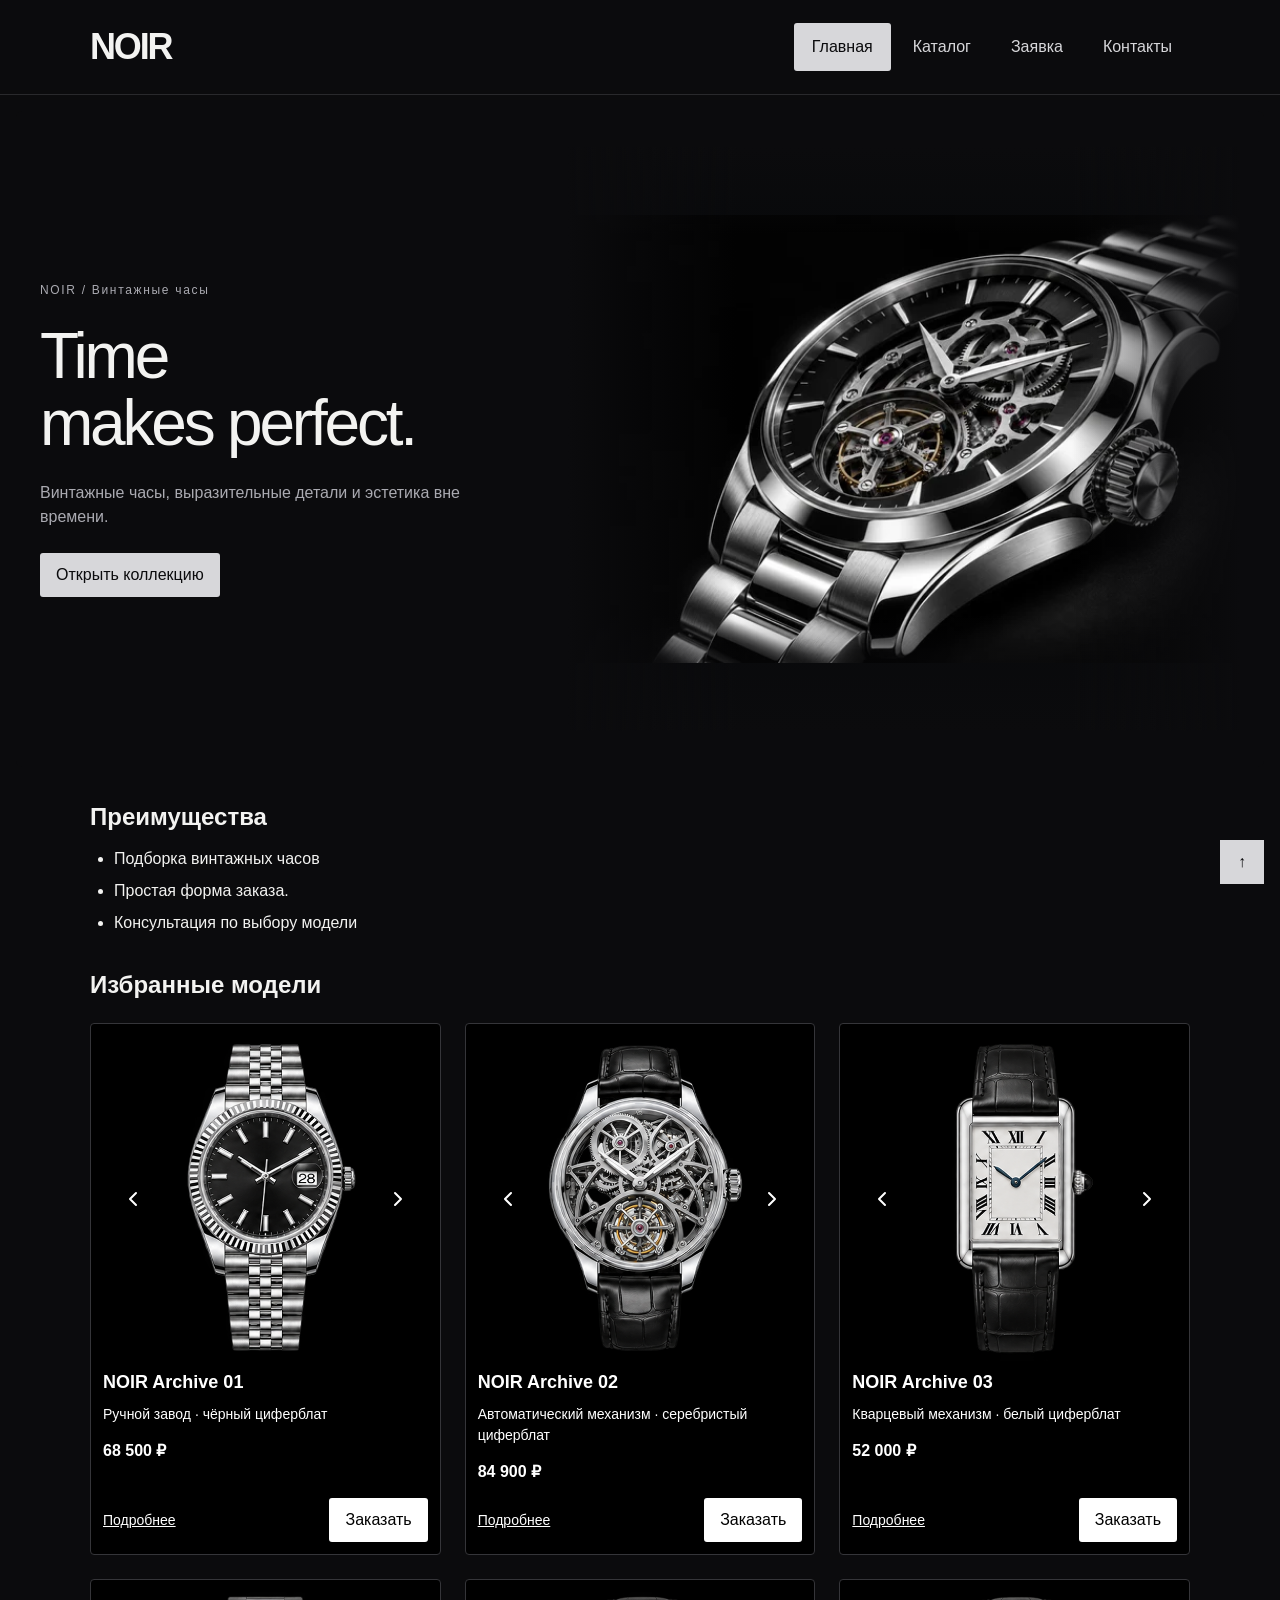
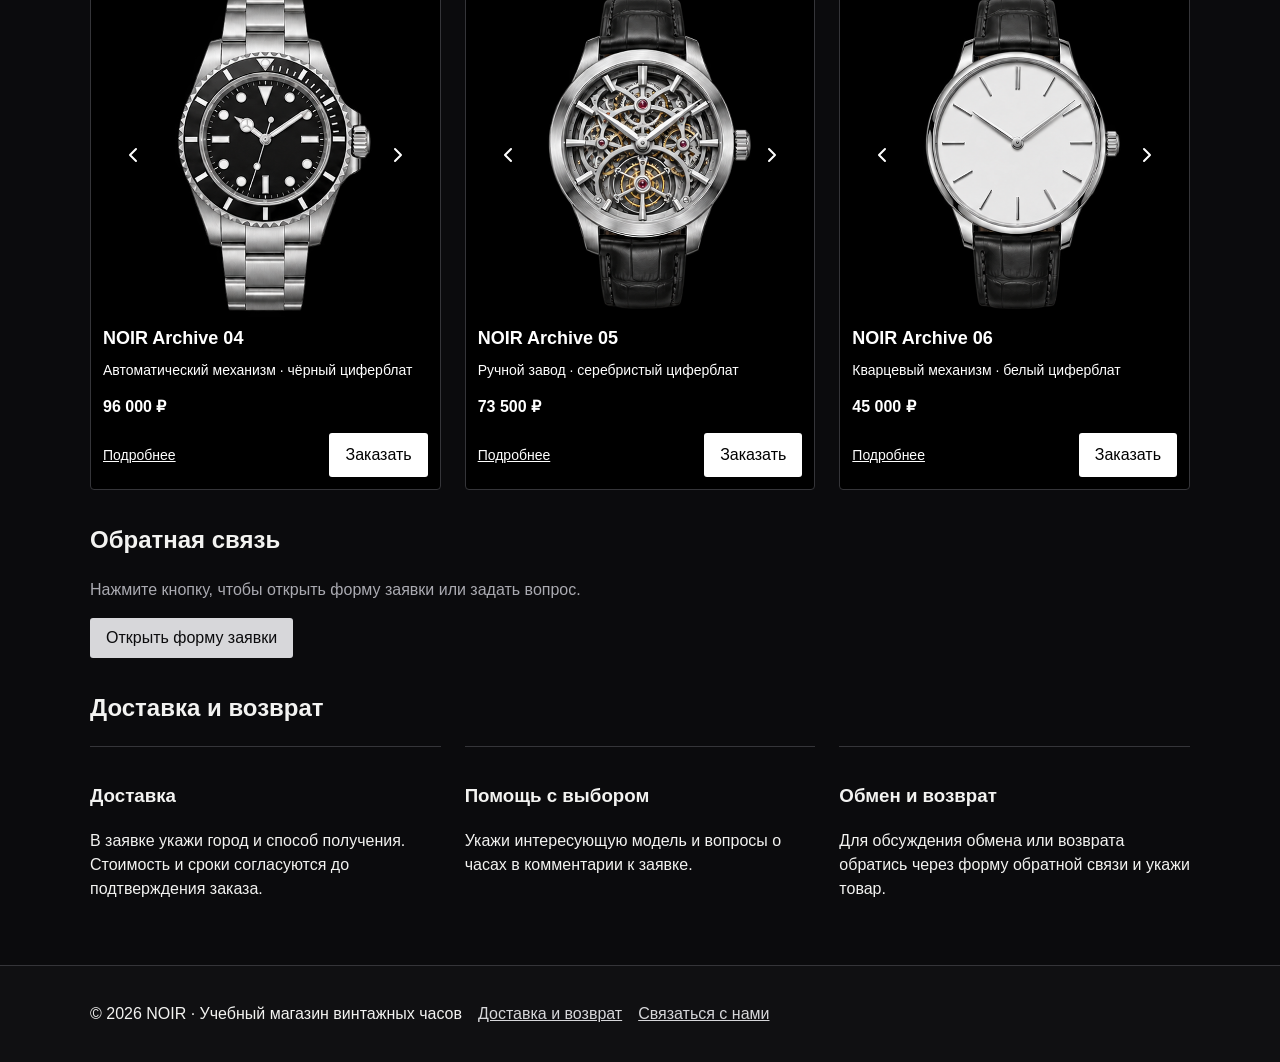
==== commit a8218b99: "Revert "feat: add monochrome frosted glass benefit cards" This reverts commit d077a47c0ab57a012a7a8f" ====
--- a/index.html
+++ b/index.html
@@ -62,24 +62,9 @@
 
     <h2 class="section advantages-title">Преимущества</h2>
     <ul class="advantages" id="advantages">
-      <li class="advantages__item"><span class="advantages__number">01</span><svg class="advantages__icon" viewBox="0 0 240 200" width="240" height="200" aria-hidden="true" focusable="false">
- <defs><linearGradient id="glass-1" x1="0" y1="0" x2="1" y2="1"><stop stop-color="#eef0f3" stop-opacity=".65"/><stop offset=".43" stop-color="#b9bdc5" stop-opacity=".16"/><stop offset="1" stop-color="#d5d9df" stop-opacity=".46"/></linearGradient>
- <linearGradient id="edge-1" x1="0" y1="0" x2="1" y2="1"><stop stop-color="#fff" stop-opacity=".85"/><stop offset=".5" stop-color="#c4c8ce" stop-opacity=".22"/><stop offset="1" stop-color="#fff" stop-opacity=".7"/></linearGradient>
- <radialGradient id="light-1"><stop stop-color="#edf0f5" stop-opacity=".22"/><stop offset="1" stop-color="#edf0f5" stop-opacity="0"/></radialGradient></defs>
- <ellipse cx="126" cy="105" rx="98" ry="89" fill="url(#light-1)"/>
- <g fill="url(#glass-1)" stroke="url(#edge-1)" stroke-width="1.6" stroke-linejoin="round"><g transform="rotate(-12 120 100)"><rect x="99" y="15" width="43" height="169" rx="15"/><rect x="69" y="49" width="104" height="104" rx="32"/><rect x="174" y="88" width="8" height="24" rx="4"/><circle cx="121" cy="101" r="39" fill="#101216" fill-opacity=".28"/><path d="M121 74v27l19 12" fill="none" stroke="#f3f4f7" stroke-width="4" stroke-linecap="round"/><path d="M121 65v4m0 64v4M85 101h4m64 0h4" stroke="#e1e4e9" stroke-width="2" stroke-linecap="round"/></g></g></svg><h3 class="advantages__title">Винтажные часы</h3><p class="advantages__description">Выразительные модели с характером и эстетикой вне времени.</p></li>
-      <li class="advantages__item"><span class="advantages__number">02</span><svg class="advantages__icon" viewBox="0 0 240 200" width="240" height="200" aria-hidden="true" focusable="false">
- <defs><linearGradient id="glass-2" x1="0" y1="0" x2="1" y2="1"><stop stop-color="#eef0f3" stop-opacity=".65"/><stop offset=".43" stop-color="#b9bdc5" stop-opacity=".16"/><stop offset="1" stop-color="#d5d9df" stop-opacity=".46"/></linearGradient>
- <linearGradient id="edge-2" x1="0" y1="0" x2="1" y2="1"><stop stop-color="#fff" stop-opacity=".85"/><stop offset=".5" stop-color="#c4c8ce" stop-opacity=".22"/><stop offset="1" stop-color="#fff" stop-opacity=".7"/></linearGradient>
- <radialGradient id="light-2"><stop stop-color="#edf0f5" stop-opacity=".22"/><stop offset="1" stop-color="#edf0f5" stop-opacity="0"/></radialGradient></defs>
- <ellipse cx="126" cy="105" rx="98" ry="89" fill="url(#light-2)"/>
- <g fill="url(#glass-2)" stroke="url(#edge-2)" stroke-width="1.6" stroke-linejoin="round"><g transform="rotate(-10 120 100)"><path d="M57 47h17l20 83h77l20-62H82" fill="none" stroke="#e3e6eb" stroke-opacity=".7" stroke-width="6" stroke-linecap="round"/><path d="m82 67 108 1-18 57H96z"/><path d="m102 79 8 34m23-34v34m25-34-7 34" fill="none" stroke="#f3f5f8" stroke-opacity=".6" stroke-width="3" stroke-linecap="round"/><path d="M98 128v12h72" fill="none" stroke-width="4" stroke-linecap="round"/><circle cx="104" cy="155" r="11"/><circle cx="164" cy="155" r="11"/></g></g></svg><h3 class="advantages__title">Простой заказ</h3><p class="advantages__description">Выберите часы и оставьте заявку — всё в одной короткой форме.</p></li>
-      <li class="advantages__item"><span class="advantages__number">03</span><svg class="advantages__icon" viewBox="0 0 240 200" width="240" height="200" aria-hidden="true" focusable="false">
- <defs><linearGradient id="glass-3" x1="0" y1="0" x2="1" y2="1"><stop stop-color="#eef0f3" stop-opacity=".65"/><stop offset=".43" stop-color="#b9bdc5" stop-opacity=".16"/><stop offset="1" stop-color="#d5d9df" stop-opacity=".46"/></linearGradient>
- <linearGradient id="edge-3" x1="0" y1="0" x2="1" y2="1"><stop stop-color="#fff" stop-opacity=".85"/><stop offset=".5" stop-color="#c4c8ce" stop-opacity=".22"/><stop offset="1" stop-color="#fff" stop-opacity=".7"/></linearGradient>
- <radialGradient id="light-3"><stop stop-color="#edf0f5" stop-opacity=".22"/><stop offset="1" stop-color="#edf0f5" stop-opacity="0"/></radialGradient></defs>
- <ellipse cx="126" cy="105" rx="98" ry="89" fill="url(#light-3)"/>
- <g fill="url(#glass-3)" stroke="url(#edge-3)" stroke-width="1.6" stroke-linejoin="round"><g transform="translate(0 3)"><path transform="translate(6 16) scale(.85)" d="M51 170v-21c0-15 9-26 27-30V99c-12-5-18-17-18-31 0-20 14-34 32-34 17 0 29 12 29 28v10l10 14c2 3 0 6-4 6h-9v12c0 9-7 14-18 14v10c18 5 28 15 28 29v13z"/><path d="M51 170v-21c0-15 9-26 27-30V99c-12-5-18-17-18-31 0-20 14-34 32-34 17 0 29 12 29 28v10l10 14c2 3 0 6-4 6h-9v12c0 9-7 14-18 14v10c18 5 28 15 28 29v13z" transform="translate(234 16) scale(-.85 .85)"/><path d="M132 38h28a10 10 0 0 1 10 10v9a10 10 0 0 1-10 10h-13l-10 9v-9h-5a10 10 0 0 1-10-10v-9a10 10 0 0 1 10-10z" fill="#e2e6ec" fill-opacity=".18" transform="translate(-25 -14) scale(.9)"/></g></g></svg><h3 class="advantages__title">Личная консультация</h3><p class="advantages__description">Обсудим детали и поможем выбрать модель под ваш стиль.</p></li>
+      <li class="advantages__item">Подборка винтажных часов</li>
+      <li class="advantages__item">Простая форма заказа.</li>
+      <li class="advantages__item">Консультация по выбору модели</li>
     </ul>
 
     <section class="section" id="popular">
--- a/css/style.css
+++ b/css/style.css
@@ -1043,12 +1043,3 @@
 
 /* Галерея на странице товара сливается с фоном блока описания. */
 .product-detail__visual, .product-detail__visual .watch-gallery { background: var(--color-bg); }
-
-/* Преимущества: серебристое матовое стекло, без растровых зависимостей. */
-.advantages { display: grid; list-style: none; padding: 0; gap: 20px; }
-.advantages__item { position: relative; isolation: isolate; overflow: hidden; display: flex; flex-direction: column; margin: 0; padding: 28px; border: 1px solid rgb(220 225 235 / 24%); border-radius: 25px; background: linear-gradient(140deg, rgb(255 255 255 / 3%), rgb(255 255 255 / 1%)), #101113; box-shadow: inset 0 1px 1px rgb(255 255 255 / 16%); backdrop-filter: blur(20px); -webkit-backdrop-filter: blur(20px); }
-.advantages__item::before { content: ''; position: absolute; z-index: -1; inset: 0; pointer-events: none; background: radial-gradient(ellipse at 88% 12%, rgb(207 214 226 / 23%), transparent 60%), radial-gradient(ellipse at 25% 80%, rgb(140 148 162 / 6%), transparent 65%); }
-.advantages__number { font: 600 13px/1.2 'Courier New', monospace; letter-spacing: .12em; color: #bec2ca; }
-.advantages__icon { display: block; flex-shrink: 0; width: 210px; height: 175px; max-width: 100%; align-self: center; margin: 14px 0 12px; }
-.advantages__title { margin: 0 0 14px; font: 600 25px/1.15 Arial, sans-serif; letter-spacing: -.055em; color: #f0f1f4; }
-.advantages__description { margin: 0; font: 400 18px/1.5 Arial, sans-serif; letter-spacing: -.025em; color: #b9bdc5; }
--- a/css/responsive.css
+++ b/css/responsive.css
@@ -251,16 +251,3 @@
  .hero { grid-template-columns: minmax(0, .9fr) minmax(0, 1.2fr); min-height: 600px; padding: 36px 24px; gap: 24px; }
  .hero__image { aspect-ratio: 1.15; }
 }
-
-@media (min-width: 768px) {
- .advantages { gap: 18px; }
- .advantages__item { padding: 24px; }
- .advantages__icon { width: 190px; height: 165px; }
- .advantages__title { font-size: 23px; }
- .advantages__description { font-size: 17px; }
-}
-@media (min-width: 1024px) {
- .advantages__item { min-height: 370px; padding: 28px; }
- .advantages__title { font-size: 26px; }
- .advantages__description { font-size: 18px; }
-}
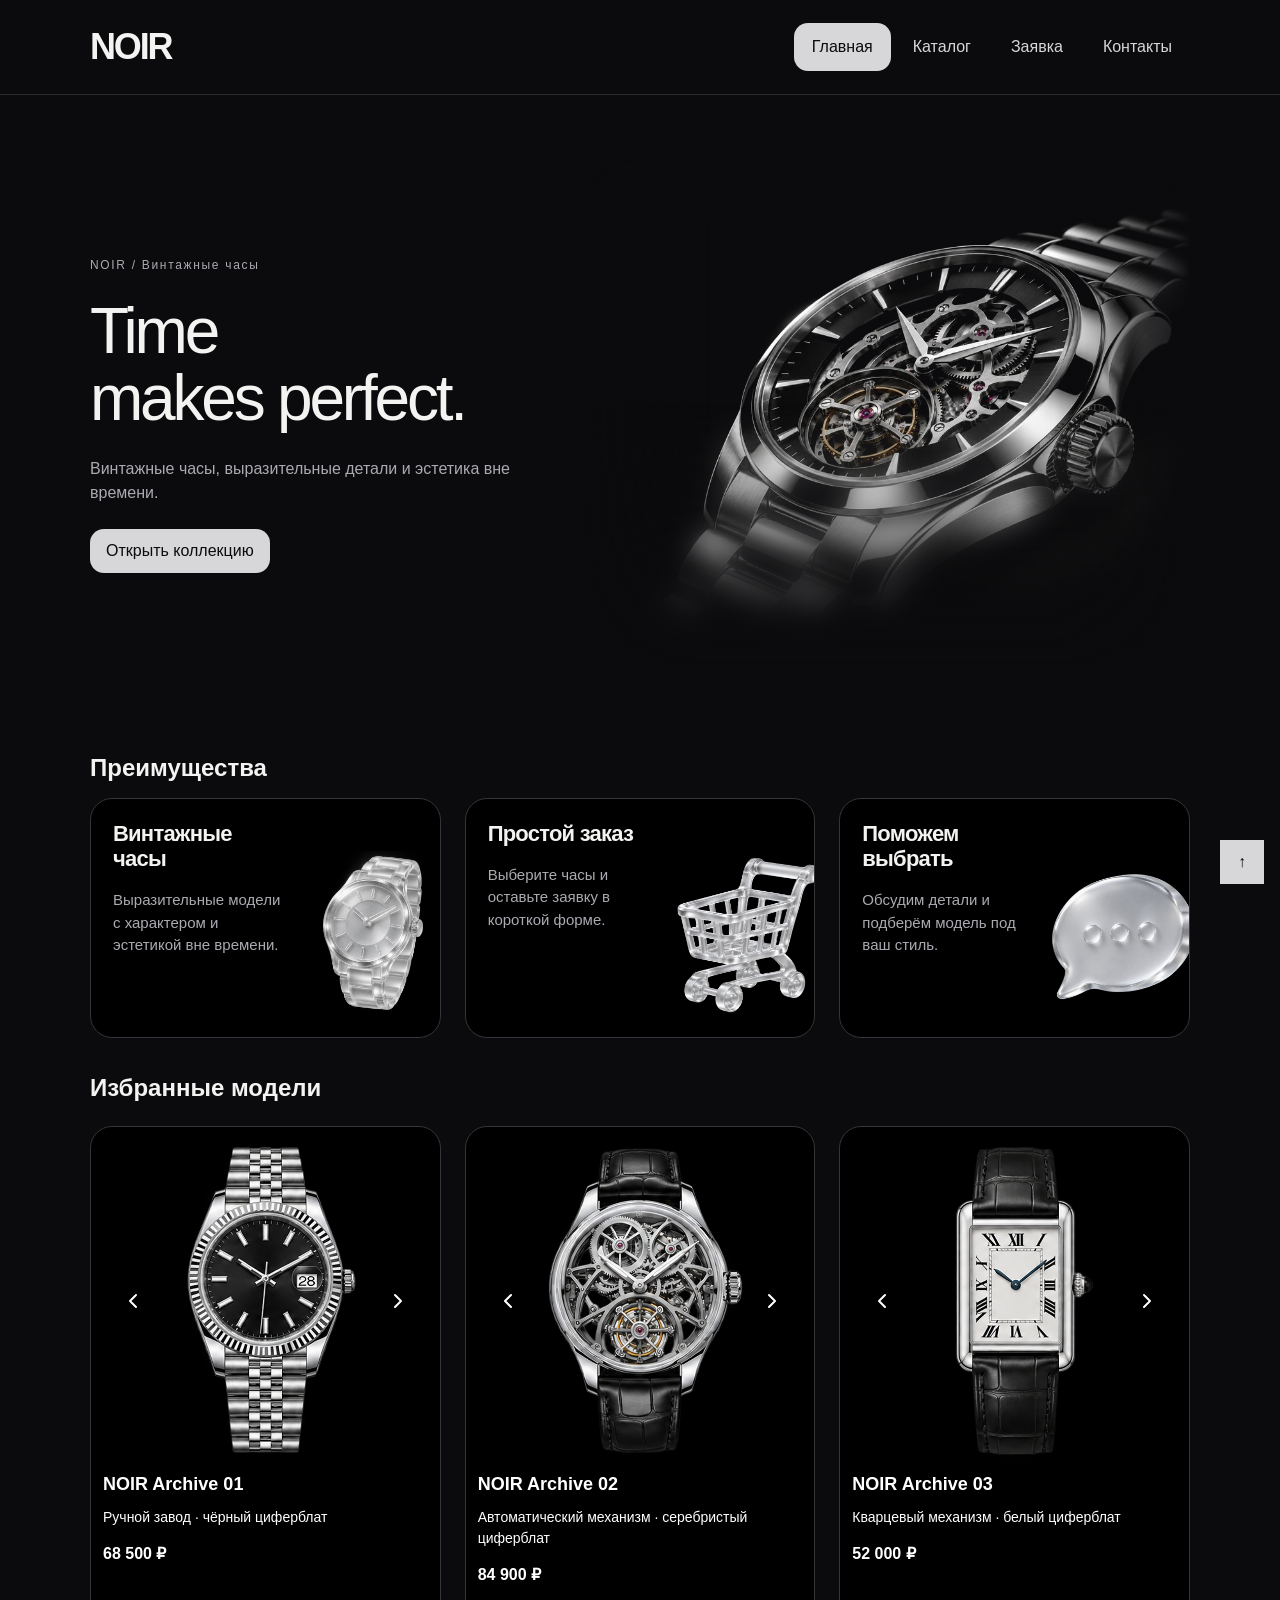
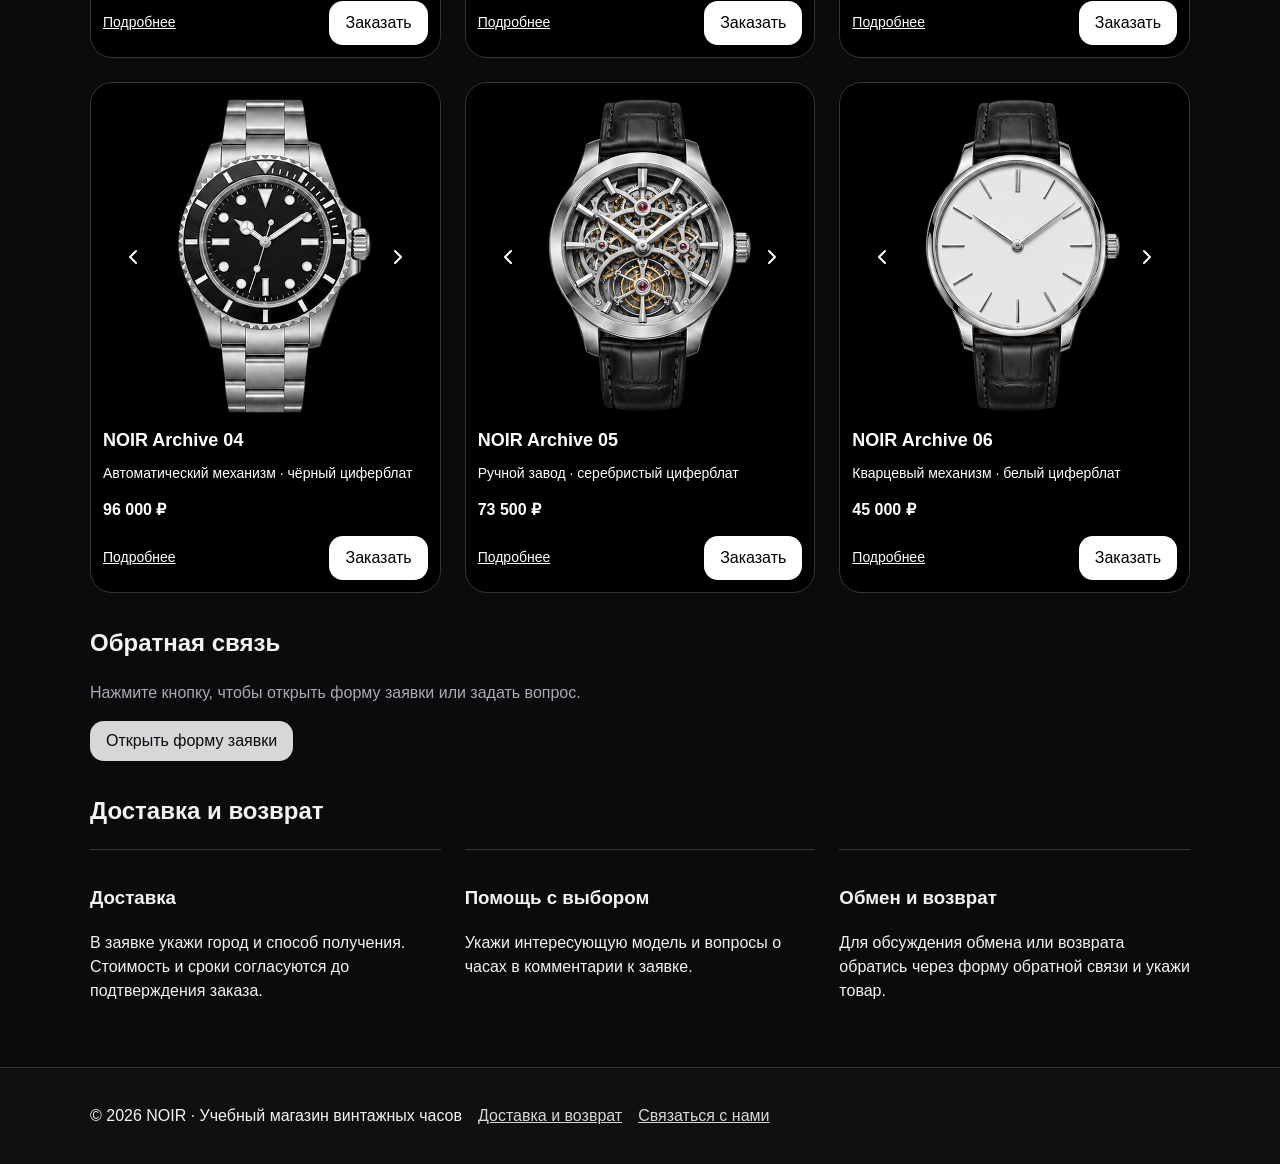
==== commit 78a09dcc: "chore: finalize KR3 layout and update practice 12-14 documentation" ====
--- a/index.html
+++ b/index.html
@@ -20,7 +20,8 @@
     <div class="site-header__inner">
       <a class="site-header__logo" href="index.html" aria-label="NOIR — главная">NOIR</a>
 
-      <button class="menu-toggle button button--secondary" type="button" aria-expanded="false" aria-controls="site-navigation" hidden>Меню <span aria-hidden="true">＋</span></button>
+      <button class="menu-toggle button button--secondary" type="button" aria-expanded="false"
+        aria-controls="site-navigation" hidden>Меню <span aria-hidden="true">＋</span></button>
       <nav class="site-nav" id="site-navigation" aria-label="Основная навигация">
         <ul class="site-nav__list">
           <li class="site-nav__item"><a class="site-nav__link site-nav__link--active" aria-current="page"
@@ -55,54 +56,67 @@
       </div>
 
       <picture class="hero__media">
-        <source media="(min-width: 900px)" srcset="images/noir-hero-1600.webp 1600w, images/noir-hero-960.webp 960w" sizes="(min-width: 1280px) 650px, 55vw">
-        <img class="hero__image" src="images/noir-hero-960.webp" srcset="images/noir-hero-640.webp 640w, images/noir-hero-960.webp 960w" sizes="calc(100vw - 32px)" alt="Серебристые часы NOIR на боку: рельефный корпус и заводная головка в студийном свете" width="1536" height="1024" fetchpriority="high">
+        <source media="(min-width: 900px)" srcset="images/noir-hero-1600.webp 1600w, images/noir-hero-960.webp 960w"
+          sizes="(min-width: 1280px) 650px, 55vw">
+        <img class="hero__image" src="images/noir-hero-960.webp"
+          srcset="images/noir-hero-640.webp 640w, images/noir-hero-960.webp 960w" sizes="calc(100vw - 32px)"
+          alt="Серебристые часы NOIR на боку: рельефный корпус и заводная головка в студийном свете" width="1536"
+          height="1024" fetchpriority="high">
       </picture>
     </section>
 
     <h2 class="section advantages-title">Преимущества</h2>
     <ul class="advantages" id="advantages">
-      <li class="advantages__item">Подборка винтажных часов</li>
-      <li class="advantages__item">Простая форма заказа.</li>
-      <li class="advantages__item">Консультация по выбору модели</li>
+      <li class="advantages__item">
+        <div class="advantages__content">
+          <h3 class="advantages__title">Винтажные часы</h3>
+          <p class="advantages__description">Выразительные модели с характером и эстетикой вне времени.</p>
+        </div><img class="advantages__image" src="images/benefit-watch.png" alt="" width="1254" height="1254"
+          loading="lazy">
+      </li>
+      <li class="advantages__item">
+        <div class="advantages__content">
+          <h3 class="advantages__title">Простой заказ</h3>
+          <p class="advantages__description">Выберите часы и оставьте заявку в короткой форме.</p>
+        </div><img class="advantages__image" src="images/benefit-cart.png" alt="" width="1254" height="1254"
+          loading="lazy">
+      </li>
+      <li class="advantages__item">
+        <div class="advantages__content">
+          <h3 class="advantages__title">Поможем выбрать</h3>
+          <p class="advantages__description">Обсудим детали и подберём модель под ваш стиль.</p>
+        </div><img class="advantages__image" src="images/benefit-chat.png" alt="" width="1254" height="1254"
+          loading="lazy">
+      </li>
     </ul>
 
     <section class="section" id="popular">
       <h2 class="section__title">Избранные модели</h2>
       <div class="products-grid">
         <article class="product-card" data-product-id="1">
-          <div class="watch-gallery" data-gallery="1" role="group" aria-roledescription="карусель" aria-label="Ракурсы NOIR Archive 01">
- <img class="product-card__image" src="images/archive-1-front-640.png" srcset="images/archive-1-front-320.png 320w, images/archive-1-front-640.png 640w" sizes="(min-width: 900px) 480px, calc(100vw - 64px)" alt="NOIR Archive 01 — вид спереди, студийная визуализация" width="640" height="640" loading="lazy">
- <div class="watch-gallery__controls"><button class="watch-gallery__arrow" type="button" data-step="-1" aria-label="Предыдущий ракурс"><svg class="watch-gallery__icon" aria-hidden="true" focusable="false"
-  xmlns="http://www.w3.org/2000/svg"
-  width="24"
-  height="24"
-  viewBox="0 0 24 24"
-  fill="none"
-  stroke="currentColor"
-  stroke-width="2"
-  stroke-linecap="round"
-  stroke-linejoin="round"
->
-  <path d="m15 18-6-6 6-6" />
-</svg>
-</button>
- <span class="watch-gallery__status" aria-live="polite" aria-atomic="true">Спереди · 1 / 3</span>
- <button class="watch-gallery__arrow" type="button" data-step="1" aria-label="Следующий ракурс"><svg class="watch-gallery__icon" aria-hidden="true" focusable="false"
-  xmlns="http://www.w3.org/2000/svg"
-  width="24"
-  height="24"
-  viewBox="0 0 24 24"
-  fill="none"
-  stroke="currentColor"
-  stroke-width="2"
-  stroke-linecap="round"
-  stroke-linejoin="round"
->
-  <path d="m9 18 6-6-6-6" />
-</svg>
-</button></div>
- </div>
+          <div class="watch-gallery" data-gallery="1" role="group" aria-roledescription="карусель"
+            aria-label="Ракурсы NOIR Archive 01">
+            <img class="product-card__image" src="images/archive-1-front-640.png"
+              srcset="images/archive-1-front-320.png 320w, images/archive-1-front-640.png 640w"
+              sizes="(min-width: 900px) 480px, calc(100vw - 64px)"
+              alt="NOIR Archive 01 — вид спереди, студийная визуализация" width="640" height="640" loading="lazy">
+            <div class="watch-gallery__controls"><button class="watch-gallery__arrow" type="button" data-step="-1"
+                aria-label="Предыдущий ракурс"><svg class="watch-gallery__icon" aria-hidden="true" focusable="false"
+                  xmlns="http://www.w3.org/2000/svg" width="24" height="24" viewBox="0 0 24 24" fill="none"
+                  stroke="currentColor" stroke-width="2" stroke-linecap="round" stroke-linejoin="round">
+                  <path d="m15 18-6-6 6-6" />
+                </svg>
+              </button>
+              <span class="watch-gallery__status" aria-live="polite" aria-atomic="true">Спереди · 1 / 3</span>
+              <button class="watch-gallery__arrow" type="button" data-step="1" aria-label="Следующий ракурс"><svg
+                  class="watch-gallery__icon" aria-hidden="true" focusable="false" xmlns="http://www.w3.org/2000/svg"
+                  width="24" height="24" viewBox="0 0 24 24" fill="none" stroke="currentColor" stroke-width="2"
+                  stroke-linecap="round" stroke-linejoin="round">
+                  <path d="m9 18 6-6-6-6" />
+                </svg>
+              </button>
+            </div>
+          </div>
 
           <h3 class="product-card__title">
             <a href="product.html?product=1">NOIR Archive 01</a>
@@ -122,38 +136,29 @@
         </article>
 
         <article class="product-card" data-product-id="2">
-          <div class="watch-gallery" data-gallery="2" role="group" aria-roledescription="карусель" aria-label="Ракурсы NOIR Archive 02">
- <img class="product-card__image" src="images/archive-2-front-640.png" srcset="images/archive-2-front-320.png 320w, images/archive-2-front-640.png 640w" sizes="(min-width: 900px) 480px, calc(100vw - 64px)" alt="NOIR Archive 02 — вид спереди, студийная визуализация" width="640" height="640" loading="lazy">
- <div class="watch-gallery__controls"><button class="watch-gallery__arrow" type="button" data-step="-1" aria-label="Предыдущий ракурс"><svg class="watch-gallery__icon" aria-hidden="true" focusable="false"
-  xmlns="http://www.w3.org/2000/svg"
-  width="24"
-  height="24"
-  viewBox="0 0 24 24"
-  fill="none"
-  stroke="currentColor"
-  stroke-width="2"
-  stroke-linecap="round"
-  stroke-linejoin="round"
->
-  <path d="m15 18-6-6 6-6" />
-</svg>
-</button>
- <span class="watch-gallery__status" aria-live="polite" aria-atomic="true">Спереди · 1 / 3</span>
- <button class="watch-gallery__arrow" type="button" data-step="1" aria-label="Следующий ракурс"><svg class="watch-gallery__icon" aria-hidden="true" focusable="false"
-  xmlns="http://www.w3.org/2000/svg"
-  width="24"
-  height="24"
-  viewBox="0 0 24 24"
-  fill="none"
-  stroke="currentColor"
-  stroke-width="2"
-  stroke-linecap="round"
-  stroke-linejoin="round"
->
-  <path d="m9 18 6-6-6-6" />
-</svg>
-</button></div>
- </div>
+          <div class="watch-gallery" data-gallery="2" role="group" aria-roledescription="карусель"
+            aria-label="Ракурсы NOIR Archive 02">
+            <img class="product-card__image" src="images/archive-2-front-640.png"
+              srcset="images/archive-2-front-320.png 320w, images/archive-2-front-640.png 640w"
+              sizes="(min-width: 900px) 480px, calc(100vw - 64px)"
+              alt="NOIR Archive 02 — вид спереди, студийная визуализация" width="640" height="640" loading="lazy">
+            <div class="watch-gallery__controls"><button class="watch-gallery__arrow" type="button" data-step="-1"
+                aria-label="Предыдущий ракурс"><svg class="watch-gallery__icon" aria-hidden="true" focusable="false"
+                  xmlns="http://www.w3.org/2000/svg" width="24" height="24" viewBox="0 0 24 24" fill="none"
+                  stroke="currentColor" stroke-width="2" stroke-linecap="round" stroke-linejoin="round">
+                  <path d="m15 18-6-6 6-6" />
+                </svg>
+              </button>
+              <span class="watch-gallery__status" aria-live="polite" aria-atomic="true">Спереди · 1 / 3</span>
+              <button class="watch-gallery__arrow" type="button" data-step="1" aria-label="Следующий ракурс"><svg
+                  class="watch-gallery__icon" aria-hidden="true" focusable="false" xmlns="http://www.w3.org/2000/svg"
+                  width="24" height="24" viewBox="0 0 24 24" fill="none" stroke="currentColor" stroke-width="2"
+                  stroke-linecap="round" stroke-linejoin="round">
+                  <path d="m9 18 6-6-6-6" />
+                </svg>
+              </button>
+            </div>
+          </div>
 
           <h3 class="product-card__title">
             <a href="product.html?product=2">NOIR Archive 02</a>
@@ -173,38 +178,29 @@
         </article>
 
         <article class="product-card" data-product-id="3">
-          <div class="watch-gallery" data-gallery="3" role="group" aria-roledescription="карусель" aria-label="Ракурсы NOIR Archive 03">
- <img class="product-card__image" src="images/archive-3-front-640.png" srcset="images/archive-3-front-320.png 320w, images/archive-3-front-640.png 640w" sizes="(min-width: 900px) 480px, calc(100vw - 64px)" alt="NOIR Archive 03 — вид спереди, студийная визуализация" width="640" height="640" loading="lazy">
- <div class="watch-gallery__controls"><button class="watch-gallery__arrow" type="button" data-step="-1" aria-label="Предыдущий ракурс"><svg class="watch-gallery__icon" aria-hidden="true" focusable="false"
-  xmlns="http://www.w3.org/2000/svg"
-  width="24"
-  height="24"
-  viewBox="0 0 24 24"
-  fill="none"
-  stroke="currentColor"
-  stroke-width="2"
-  stroke-linecap="round"
-  stroke-linejoin="round"
->
-  <path d="m15 18-6-6 6-6" />
-</svg>
-</button>
- <span class="watch-gallery__status" aria-live="polite" aria-atomic="true">Спереди · 1 / 3</span>
- <button class="watch-gallery__arrow" type="button" data-step="1" aria-label="Следующий ракурс"><svg class="watch-gallery__icon" aria-hidden="true" focusable="false"
-  xmlns="http://www.w3.org/2000/svg"
-  width="24"
-  height="24"
-  viewBox="0 0 24 24"
-  fill="none"
-  stroke="currentColor"
-  stroke-width="2"
-  stroke-linecap="round"
-  stroke-linejoin="round"
->
-  <path d="m9 18 6-6-6-6" />
-</svg>
-</button></div>
- </div>
+          <div class="watch-gallery" data-gallery="3" role="group" aria-roledescription="карусель"
+            aria-label="Ракурсы NOIR Archive 03">
+            <img class="product-card__image" src="images/archive-3-front-640.png"
+              srcset="images/archive-3-front-320.png 320w, images/archive-3-front-640.png 640w"
+              sizes="(min-width: 900px) 480px, calc(100vw - 64px)"
+              alt="NOIR Archive 03 — вид спереди, студийная визуализация" width="640" height="640" loading="lazy">
+            <div class="watch-gallery__controls"><button class="watch-gallery__arrow" type="button" data-step="-1"
+                aria-label="Предыдущий ракурс"><svg class="watch-gallery__icon" aria-hidden="true" focusable="false"
+                  xmlns="http://www.w3.org/2000/svg" width="24" height="24" viewBox="0 0 24 24" fill="none"
+                  stroke="currentColor" stroke-width="2" stroke-linecap="round" stroke-linejoin="round">
+                  <path d="m15 18-6-6 6-6" />
+                </svg>
+              </button>
+              <span class="watch-gallery__status" aria-live="polite" aria-atomic="true">Спереди · 1 / 3</span>
+              <button class="watch-gallery__arrow" type="button" data-step="1" aria-label="Следующий ракурс"><svg
+                  class="watch-gallery__icon" aria-hidden="true" focusable="false" xmlns="http://www.w3.org/2000/svg"
+                  width="24" height="24" viewBox="0 0 24 24" fill="none" stroke="currentColor" stroke-width="2"
+                  stroke-linecap="round" stroke-linejoin="round">
+                  <path d="m9 18 6-6-6-6" />
+                </svg>
+              </button>
+            </div>
+          </div>
 
           <h3 class="product-card__title">
             <a href="product.html?product=3">NOIR Archive 03</a>
@@ -224,38 +220,29 @@
         </article>
 
         <article class="product-card" data-product-id="4">
-          <div class="watch-gallery" data-gallery="4" role="group" aria-roledescription="карусель" aria-label="Ракурсы NOIR Archive 04">
- <img class="product-card__image" src="images/archive-4-front-640.png" srcset="images/archive-4-front-320.png 320w, images/archive-4-front-640.png 640w" sizes="(min-width: 900px) 480px, calc(100vw - 64px)" alt="NOIR Archive 04 — вид спереди, студийная визуализация" width="640" height="640" loading="lazy">
- <div class="watch-gallery__controls"><button class="watch-gallery__arrow" type="button" data-step="-1" aria-label="Предыдущий ракурс"><svg class="watch-gallery__icon" aria-hidden="true" focusable="false"
-  xmlns="http://www.w3.org/2000/svg"
-  width="24"
-  height="24"
-  viewBox="0 0 24 24"
-  fill="none"
-  stroke="currentColor"
-  stroke-width="2"
-  stroke-linecap="round"
-  stroke-linejoin="round"
->
-  <path d="m15 18-6-6 6-6" />
-</svg>
-</button>
- <span class="watch-gallery__status" aria-live="polite" aria-atomic="true">Спереди · 1 / 3</span>
- <button class="watch-gallery__arrow" type="button" data-step="1" aria-label="Следующий ракурс"><svg class="watch-gallery__icon" aria-hidden="true" focusable="false"
-  xmlns="http://www.w3.org/2000/svg"
-  width="24"
-  height="24"
-  viewBox="0 0 24 24"
-  fill="none"
-  stroke="currentColor"
-  stroke-width="2"
-  stroke-linecap="round"
-  stroke-linejoin="round"
->
-  <path d="m9 18 6-6-6-6" />
-</svg>
-</button></div>
- </div>
+          <div class="watch-gallery" data-gallery="4" role="group" aria-roledescription="карусель"
+            aria-label="Ракурсы NOIR Archive 04">
+            <img class="product-card__image" src="images/archive-4-front-640.png"
+              srcset="images/archive-4-front-320.png 320w, images/archive-4-front-640.png 640w"
+              sizes="(min-width: 900px) 480px, calc(100vw - 64px)"
+              alt="NOIR Archive 04 — вид спереди, студийная визуализация" width="640" height="640" loading="lazy">
+            <div class="watch-gallery__controls"><button class="watch-gallery__arrow" type="button" data-step="-1"
+                aria-label="Предыдущий ракурс"><svg class="watch-gallery__icon" aria-hidden="true" focusable="false"
+                  xmlns="http://www.w3.org/2000/svg" width="24" height="24" viewBox="0 0 24 24" fill="none"
+                  stroke="currentColor" stroke-width="2" stroke-linecap="round" stroke-linejoin="round">
+                  <path d="m15 18-6-6 6-6" />
+                </svg>
+              </button>
+              <span class="watch-gallery__status" aria-live="polite" aria-atomic="true">Спереди · 1 / 3</span>
+              <button class="watch-gallery__arrow" type="button" data-step="1" aria-label="Следующий ракурс"><svg
+                  class="watch-gallery__icon" aria-hidden="true" focusable="false" xmlns="http://www.w3.org/2000/svg"
+                  width="24" height="24" viewBox="0 0 24 24" fill="none" stroke="currentColor" stroke-width="2"
+                  stroke-linecap="round" stroke-linejoin="round">
+                  <path d="m9 18 6-6-6-6" />
+                </svg>
+              </button>
+            </div>
+          </div>
 
           <h3 class="product-card__title">
             <a href="product.html?product=4">NOIR Archive 04</a>
@@ -275,38 +262,29 @@
         </article>
 
         <article class="product-card" data-product-id="5">
-          <div class="watch-gallery" data-gallery="5" role="group" aria-roledescription="карусель" aria-label="Ракурсы NOIR Archive 05">
- <img class="product-card__image" src="images/archive-5-front-640.png" srcset="images/archive-5-front-320.png 320w, images/archive-5-front-640.png 640w" sizes="(min-width: 900px) 480px, calc(100vw - 64px)" alt="NOIR Archive 05 — вид спереди, студийная визуализация" width="640" height="640" loading="lazy">
- <div class="watch-gallery__controls"><button class="watch-gallery__arrow" type="button" data-step="-1" aria-label="Предыдущий ракурс"><svg class="watch-gallery__icon" aria-hidden="true" focusable="false"
-  xmlns="http://www.w3.org/2000/svg"
-  width="24"
-  height="24"
-  viewBox="0 0 24 24"
-  fill="none"
-  stroke="currentColor"
-  stroke-width="2"
-  stroke-linecap="round"
-  stroke-linejoin="round"
->
-  <path d="m15 18-6-6 6-6" />
-</svg>
-</button>
- <span class="watch-gallery__status" aria-live="polite" aria-atomic="true">Спереди · 1 / 3</span>
- <button class="watch-gallery__arrow" type="button" data-step="1" aria-label="Следующий ракурс"><svg class="watch-gallery__icon" aria-hidden="true" focusable="false"
-  xmlns="http://www.w3.org/2000/svg"
-  width="24"
-  height="24"
-  viewBox="0 0 24 24"
-  fill="none"
-  stroke="currentColor"
-  stroke-width="2"
-  stroke-linecap="round"
-  stroke-linejoin="round"
->
-  <path d="m9 18 6-6-6-6" />
-</svg>
-</button></div>
- </div>
+          <div class="watch-gallery" data-gallery="5" role="group" aria-roledescription="карусель"
+            aria-label="Ракурсы NOIR Archive 05">
+            <img class="product-card__image" src="images/archive-5-front-640.png"
+              srcset="images/archive-5-front-320.png 320w, images/archive-5-front-640.png 640w"
+              sizes="(min-width: 900px) 480px, calc(100vw - 64px)"
+              alt="NOIR Archive 05 — вид спереди, студийная визуализация" width="640" height="640" loading="lazy">
+            <div class="watch-gallery__controls"><button class="watch-gallery__arrow" type="button" data-step="-1"
+                aria-label="Предыдущий ракурс"><svg class="watch-gallery__icon" aria-hidden="true" focusable="false"
+                  xmlns="http://www.w3.org/2000/svg" width="24" height="24" viewBox="0 0 24 24" fill="none"
+                  stroke="currentColor" stroke-width="2" stroke-linecap="round" stroke-linejoin="round">
+                  <path d="m15 18-6-6 6-6" />
+                </svg>
+              </button>
+              <span class="watch-gallery__status" aria-live="polite" aria-atomic="true">Спереди · 1 / 3</span>
+              <button class="watch-gallery__arrow" type="button" data-step="1" aria-label="Следующий ракурс"><svg
+                  class="watch-gallery__icon" aria-hidden="true" focusable="false" xmlns="http://www.w3.org/2000/svg"
+                  width="24" height="24" viewBox="0 0 24 24" fill="none" stroke="currentColor" stroke-width="2"
+                  stroke-linecap="round" stroke-linejoin="round">
+                  <path d="m9 18 6-6-6-6" />
+                </svg>
+              </button>
+            </div>
+          </div>
 
           <h3 class="product-card__title">
             <a href="product.html?product=5">NOIR Archive 05</a>
@@ -326,38 +304,29 @@
         </article>
 
         <article class="product-card" data-product-id="6">
-          <div class="watch-gallery" data-gallery="6" role="group" aria-roledescription="карусель" aria-label="Ракурсы NOIR Archive 06">
- <img class="product-card__image" src="images/archive-6-front-640.png" srcset="images/archive-6-front-320.png 320w, images/archive-6-front-640.png 640w" sizes="(min-width: 900px) 480px, calc(100vw - 64px)" alt="NOIR Archive 06 — вид спереди, студийная визуализация" width="640" height="640" loading="lazy">
- <div class="watch-gallery__controls"><button class="watch-gallery__arrow" type="button" data-step="-1" aria-label="Предыдущий ракурс"><svg class="watch-gallery__icon" aria-hidden="true" focusable="false"
-  xmlns="http://www.w3.org/2000/svg"
-  width="24"
-  height="24"
-  viewBox="0 0 24 24"
-  fill="none"
-  stroke="currentColor"
-  stroke-width="2"
-  stroke-linecap="round"
-  stroke-linejoin="round"
->
-  <path d="m15 18-6-6 6-6" />
-</svg>
-</button>
- <span class="watch-gallery__status" aria-live="polite" aria-atomic="true">Спереди · 1 / 3</span>
- <button class="watch-gallery__arrow" type="button" data-step="1" aria-label="Следующий ракурс"><svg class="watch-gallery__icon" aria-hidden="true" focusable="false"
-  xmlns="http://www.w3.org/2000/svg"
-  width="24"
-  height="24"
-  viewBox="0 0 24 24"
-  fill="none"
-  stroke="currentColor"
-  stroke-width="2"
-  stroke-linecap="round"
-  stroke-linejoin="round"
->
-  <path d="m9 18 6-6-6-6" />
-</svg>
-</button></div>
- </div>
+          <div class="watch-gallery" data-gallery="6" role="group" aria-roledescription="карусель"
+            aria-label="Ракурсы NOIR Archive 06">
+            <img class="product-card__image" src="images/archive-6-front-640.png"
+              srcset="images/archive-6-front-320.png 320w, images/archive-6-front-640.png 640w"
+              sizes="(min-width: 900px) 480px, calc(100vw - 64px)"
+              alt="NOIR Archive 06 — вид спереди, студийная визуализация" width="640" height="640" loading="lazy">
+            <div class="watch-gallery__controls"><button class="watch-gallery__arrow" type="button" data-step="-1"
+                aria-label="Предыдущий ракурс"><svg class="watch-gallery__icon" aria-hidden="true" focusable="false"
+                  xmlns="http://www.w3.org/2000/svg" width="24" height="24" viewBox="0 0 24 24" fill="none"
+                  stroke="currentColor" stroke-width="2" stroke-linecap="round" stroke-linejoin="round">
+                  <path d="m15 18-6-6 6-6" />
+                </svg>
+              </button>
+              <span class="watch-gallery__status" aria-live="polite" aria-atomic="true">Спереди · 1 / 3</span>
+              <button class="watch-gallery__arrow" type="button" data-step="1" aria-label="Следующий ракурс"><svg
+                  class="watch-gallery__icon" aria-hidden="true" focusable="false" xmlns="http://www.w3.org/2000/svg"
+                  width="24" height="24" viewBox="0 0 24 24" fill="none" stroke="currentColor" stroke-width="2"
+                  stroke-linecap="round" stroke-linejoin="round">
+                  <path d="m9 18 6-6-6-6" />
+                </svg>
+              </button>
+            </div>
+          </div>
 
           <h3 class="product-card__title">
             <a href="product.html?product=6">NOIR Archive 06</a>
@@ -441,8 +410,8 @@
 
       <div class="order-form__field">
         <label class="order-form__label" for="order-phone">Телефон *</label>
-        <input class="order-form__input" aria-describedby="order-phone-hint order-phone-error" id="order-phone" name="phone" type="tel"
-          autocomplete="tel" inputmode="tel" placeholder="+7 (900) 000-00-00"
+        <input class="order-form__input" aria-describedby="order-phone-hint order-phone-error" id="order-phone"
+          name="phone" type="tel" autocomplete="tel" inputmode="tel" placeholder="+7 (900) 000-00-00"
           pattern="^\+7 \(\d{3}\) \d{3}-\d{2}-\d{2}$" required>
         <small class="order-form__hint" id="order-phone-hint">Формат: +7 (900) 000-00-00</small>
         <p class="form-error" id="order-phone-error" hidden></p>
@@ -452,7 +421,8 @@
         <label class="order-form__label" for="order-contact-method">
           Предпочтительный способ связи *</label>
 
-        <select class="order-form__select" id="order-contact-method" name="contact-method" required aria-describedby="order-contact-method-error">
+        <select class="order-form__select" id="order-contact-method" name="contact-method" required
+          aria-describedby="order-contact-method-error">
           <option value="">Выберите способ связи</option>
           <option value="email">Электронная почта</option>
           <option value="phone">Телефонный звонок</option>
@@ -479,7 +449,8 @@
 
       <div class="order-form__field order-form__field--checkbox">
         <label class="order-form__label" for="order-agreement">
-          <input class="order-form__checkbox" id="order-agreement" name="agreement" type="checkbox" required aria-describedby="order-agreement-error">
+          <input class="order-form__checkbox" id="order-agreement" name="agreement" type="checkbox" required
+            aria-describedby="order-agreement-error">
           Я согласен на обработку данных для ответа на заявку *</label>
         <p class="form-error" id="order-agreement-error" hidden></p>
       </div>
@@ -490,9 +461,10 @@
       </div>
     </form>
   </dialog>
-  <p class="success-message" id="success-message" role="status" tabindex="-1" hidden>Заявка проверена. Это учебная демонстрация —
+  <p class="success-message" id="success-message" role="status" tabindex="-1" hidden>Заявка проверена. Это учебная
+    демонстрация —
     данные не отправлены.</p>
 
 </body>
 
-</html>
+</html>
--- a/css/style.css
+++ b/css/style.css
@@ -45,6 +45,8 @@
   --radius-sm: 3px;
   --radius-md: 4px;
   --radius-lg: 6px;
+  --radius-card: 22px;
+  --radius-button: 14px;
 
   /* Размеры */
   --container-width: 1100px;
@@ -946,11 +948,11 @@
   min-width: 0;
 }
 
-.product-detail__content > p {
+.product-detail__content>p {
   color: var(--color-muted);
 }
 
-.product-detail__content > .product-detail__price {
+.product-detail__content>.product-detail__price {
   color: var(--color-text);
 }
 
@@ -967,79 +969,435 @@
   border-radius: 4px;
   transform: translateY(calc(-100% - 20px));
 }
-.skip-link:focus { transform: translateY(0); }
+
+.skip-link:focus {
+  transform: translateY(0);
+}
+
 :focus-visible {
   outline: 3px solid #ffffff;
   outline-offset: 4px;
 }
+
 /* Двухцветный фокус различим и на светлых кнопках, и на тёмном фоне. */
-a:focus-visible, button:focus-visible, input:focus-visible,
-select:focus-visible, textarea:focus-visible, [tabindex]:focus-visible {
+a:focus-visible,
+button:focus-visible,
+input:focus-visible,
+select:focus-visible,
+textarea:focus-visible,
+[tabindex]:focus-visible {
   outline: 3px solid #ffffff;
   outline-offset: 4px;
   box-shadow: 0 0 0 4px #0b0b0d;
 }
-.order-form__input, .order-form__select, .order-form__textarea,
-.catalog-filters__input { border-color: var(--color-input-border); }
-.order-form__input--error, .order-form__select--error,
-.order-form__textarea--error { border-color: var(--color-danger); }
-input::placeholder, textarea::placeholder { color: var(--color-muted); opacity: 1; }
-.form-error { color: var(--color-danger); margin: 6px 0 0; font-size: 14px; }
-.order-dialog__title:focus { outline-offset: 4px; }
+
+.order-form__input,
+.order-form__select,
+.order-form__textarea,
+.catalog-filters__input {
+  border-color: var(--color-input-border);
+}
+
+.order-form__input--error,
+.order-form__select--error,
+.order-form__textarea--error {
+  border-color: var(--color-danger);
+}
+
+input::placeholder,
+textarea::placeholder {
+  color: var(--color-muted);
+  opacity: 1;
+}
+
+.form-error {
+  color: var(--color-danger);
+  margin: 6px 0 0;
+  font-size: 14px;
+}
+
+.order-dialog__title:focus {
+  outline-offset: 4px;
+}
 
 /* Практическая №14: фотографии и адаптивные элементы NOIR. */
-.site-header { border-color: #29292c; }
-.section__description { color: var(--color-muted); max-width: 58ch; }
-.hero { position: relative; overflow: hidden; border: 0; background: var(--color-bg); }
-.hero__content { position: relative; z-index: 2; }
-.hero__media { position: relative; background: #08090b; }
-.hero__media::after { content: ''; position: absolute; inset: 0; pointer-events: none; background: linear-gradient(90deg, var(--color-bg), transparent 25%, transparent 75%, var(--color-bg)), linear-gradient(0deg, var(--color-bg), transparent 20%, transparent 85%, var(--color-bg)); }
-.hero__image { object-fit: cover; }
-.watch-gallery { min-width: 0; background: #000; color-scheme: dark; position: relative; }
-.watch-gallery img { display: block; width: 100%; aspect-ratio: 1; object-fit: contain; }
-.watch-gallery__controls { display: none; position: absolute; inset: 0; align-items: center; justify-content: space-between; padding: 0 8px; pointer-events: none; }
-.js-ready .watch-gallery__controls { display: flex; }
-.watch-gallery__arrow { width: 44px; height: 44px; pointer-events: auto; border: 0; border-radius: var(--radius-sm); background: transparent; color: #18181a; font: inherit; font-size: 25px; cursor: pointer; }
-.watch-gallery__arrow:hover { background: rgb(255 255 255 / 12%); }
-/* Сообщение о ракурсе доступно диктору, но не занимает место на фотографии. */
-.watch-gallery__status { position: absolute; width: 1px; height: 1px; padding: 0; margin: -1px; overflow: hidden; clip-path: inset(50%); white-space: nowrap; border: 0; }
-.menu-toggle { min-height: 44px; margin-left: auto; }
-.filter-disclosure summary { display: flex; justify-content: space-between; align-items: center; cursor: pointer; min-height: 48px; font-size: 17px; }
-.filter-disclosure[open] summary { margin-bottom: 20px; }
-.catalog-filters { border-radius: 0; padding: 20px; }
-.catalog-filters__title { font-size: 15px; color: var(--color-muted); font-weight: 400; }
-.catalog-filters__group { border-radius: 0; padding: 12px; }
-.catalog-filters__label:has(input) { display: flex; gap: 10px; align-items: center; min-height: 44px; margin: 0; font-size: 14px; }
-.catalog-filters__checkbox { width: 18px; height: 18px; accent-color: #ddd; }
-.catalog-filters__input { margin-block: 6px; }
-.catalog-toolbar { display: flex; align-items: center; justify-content: space-between; flex-wrap: wrap; gap: 12px; margin-bottom: 24px; }
-.catalog-toolbar p, .catalog-toolbar label { color: var(--color-muted); font-size: 14px; }
-.catalog-toolbar select { width: auto; display: block; }
-.spec-cards { margin: 0; }
-.spec-cards > div { padding: 18px; border-bottom: 1px solid #54545a; background: var(--color-surface); }
-.spec-cards dt { font-size: 12px; color: var(--color-muted); margin-bottom: 6px; }
-.spec-cards dd { margin: 0; }
-.site-footer { border-top: 1px solid var(--color-border); }
-
-.product-card:hover, .product-card:focus-within { border-color: var(--color-primary); box-shadow: none; }
-.watch-gallery { border-radius: var(--radius-sm); overflow: hidden; }
+.site-header {
+  border-color: #29292c;
+}
+
+.section__description {
+  color: var(--color-muted);
+  max-width: 58ch;
+}
+
+.hero {
+  position: relative;
+  overflow: hidden;
+  border: 0;
+  background: var(--color-bg);
+}
+
+.hero__content {
+  position: relative;
+  z-index: 2;
+}
+
+.hero__media {
+  position: relative;
+  isolation: isolate;
+  background: var(--color-bg);
+}
+
+/* низ изображения */
+.hero__media::before {
+  content: '';
+  position: absolute;
+  z-index: 1;
+  inset: 0;
+  pointer-events: none;
+  -webkit-backdrop-filter: blur(14px);
+  backdrop-filter: blur(14px);
+  -webkit-mask-image: linear-gradient(to bottom, transparent 48%, #000 90%);
+  mask-image: linear-gradient(to bottom, transparent 48%, #000 90%);
+}
+
+.hero__media::after {
+  content: '';
+  position: absolute;
+  z-index: 2;
+  inset: 0;
+  pointer-events: none;
+  background: linear-gradient(90deg, var(--color-bg), transparent 22%, transparent 78%, var(--color-bg)), linear-gradient(to bottom, var(--color-bg) 0%, transparent 14%, transparent 54%, rgb(11 11 13 / 28%) 72%, rgb(11 11 13 / 78%) 90%, var(--color-bg) 100%);
+}
+
+.hero__media .hero__image {
+  mix-blend-mode: lighten;
+  -webkit-mask-image: linear-gradient(to bottom, transparent, #000 12%, #000 68%, transparent 100%);
+  mask-image: linear-gradient(to bottom, transparent, #000 12%, #000 68%, transparent 100%);
+}
+
+.hero__image {
+  object-fit: cover;
+}
+
+.watch-gallery {
+  min-width: 0;
+  background: #000;
+  color-scheme: dark;
+  position: relative;
+}
+
+.watch-gallery img {
+  display: block;
+  width: 100%;
+  aspect-ratio: 1;
+  object-fit: contain;
+}
+
+.watch-gallery__controls {
+  display: none;
+  position: absolute;
+  inset: 0;
+  align-items: center;
+  justify-content: space-between;
+  padding: 0 8px;
+  pointer-events: none;
+}
+
+.js-ready .watch-gallery__controls {
+  display: flex;
+}
+
+.watch-gallery__arrow {
+  width: 44px;
+  height: 44px;
+  pointer-events: auto;
+  border: 0;
+  border-radius: var(--radius-sm);
+  background: transparent;
+  color: #18181a;
+  font: inherit;
+  font-size: 25px;
+  cursor: pointer;
+}
+
+.watch-gallery__arrow:hover {
+  background: rgb(255 255 255 / 12%);
+}
+
+/* Сообщение о ракурсе доступно диктору, но не занимает место на фотографии */
+.watch-gallery__status {
+  position: absolute;
+  width: 1px;
+  height: 1px;
+  padding: 0;
+  margin: -1px;
+  overflow: hidden;
+  clip-path: inset(50%);
+  white-space: nowrap;
+  border: 0;
+}
+
+.menu-toggle {
+  min-height: 44px;
+  margin-left: auto;
+}
+
+.filter-disclosure summary {
+  display: flex;
+  justify-content: space-between;
+  align-items: center;
+  cursor: pointer;
+  min-height: 48px;
+  font-size: 17px;
+}
+
+.filter-disclosure[open] summary {
+  margin-bottom: 20px;
+}
+
+.catalog-filters {
+  border-radius: 0;
+  padding: 20px;
+}
+
+.catalog-filters__title {
+  font-size: 15px;
+  color: var(--color-muted);
+  font-weight: 400;
+}
+
+.catalog-filters__group {
+  border-radius: 0;
+  padding: 12px;
+}
+
+.catalog-filters__label:has(input) {
+  display: flex;
+  gap: 10px;
+  align-items: center;
+  min-height: 44px;
+  margin: 0;
+  font-size: 14px;
+}
+
+.catalog-filters__checkbox {
+  width: 18px;
+  height: 18px;
+  accent-color: #ddd;
+}
+
+.catalog-filters__input {
+  margin-block: 6px;
+}
+
+.catalog-toolbar {
+  display: flex;
+  align-items: center;
+  justify-content: space-between;
+  flex-wrap: wrap;
+  gap: 12px;
+  margin-bottom: 24px;
+}
+
+.catalog-toolbar p,
+.catalog-toolbar label {
+  color: var(--color-muted);
+  font-size: 14px;
+}
+
+.catalog-toolbar select {
+  width: auto;
+  display: block;
+}
+
+.spec-cards {
+  margin: 0;
+}
+
+.spec-cards>div {
+  padding: 18px;
+  border-bottom: 1px solid #54545a;
+  background: var(--color-surface);
+}
+
+.spec-cards dt {
+  font-size: 12px;
+  color: var(--color-muted);
+  margin-bottom: 6px;
+}
+
+.spec-cards dd {
+  margin: 0;
+}
+
+.site-footer {
+  border-top: 1px solid var(--color-border);
+}
+
+.product-card:hover,
+.product-card:focus-within {
+  border-color: var(--color-primary);
+  box-shadow: none;
+}
+
+.watch-gallery {
+  border-radius: var(--radius-sm);
+  overflow: hidden;
+}
 
 /* Чёрная карточка и растянутая ссылка: кнопки остаются самостоятельными. */
-.product-card { background: #000; color: #fff; border-color: #353539; color-scheme: dark; }
-.product-card__title a, .product-card__details { color: #fff; }
-.product-card__description { color: #fff; }
-.product-card__title a::after { content: ''; position: absolute; inset: 0; z-index: 1; border-radius: inherit; }
-.product-card__actions a, .product-card__actions button { position: relative; z-index: 2; }
-.product-card .button--primary { background: #fff; color: #000; }
-.product-card .button--primary:hover { background: #dedede; color: #000; }
-.product-card:hover, .product-card:focus-within { border-color: #fff; box-shadow: none; }
-.watch-gallery__controls { z-index: 3; }
-.watch-gallery__arrow { display: grid; place-items: center; }
-.watch-gallery .watch-gallery__icon { width: 24px; height: 24px; aspect-ratio: auto; }
-.hero__eyebrow { text-transform: none; }
-
-.watch-gallery__arrow { color: #fff; }
-.watch-gallery__arrow:focus-visible { background: rgb(255 255 255 / 12%); }
+.product-card {
+  background: #000;
+  color: #fff;
+  border-color: #353539;
+  color-scheme: dark;
+}
+
+.product-card__title a,
+.product-card__details {
+  color: #fff;
+}
+
+.product-card__description {
+  color: #fff;
+}
+
+.product-card__title a::after {
+  content: '';
+  position: absolute;
+  inset: 0;
+  z-index: 1;
+  border-radius: inherit;
+}
+
+.product-card__actions a,
+.product-card__actions button {
+  position: relative;
+  z-index: 2;
+}
+
+.product-card .button--primary {
+  background: #fff;
+  color: #000;
+}
+
+.product-card .button--primary:hover {
+  background: #dedede;
+  color: #000;
+}
+
+.product-card:hover,
+.product-card:focus-within {
+  border-color: #fff;
+  box-shadow: none;
+}
+
+.watch-gallery__controls {
+  z-index: 3;
+}
+
+.watch-gallery__arrow {
+  display: grid;
+  place-items: center;
+}
+
+.watch-gallery .watch-gallery__icon {
+  width: 24px;
+  height: 24px;
+  aspect-ratio: auto;
+}
+
+.hero__eyebrow {
+  text-transform: none;
+}
+
+.watch-gallery__arrow {
+  color: #fff;
+}
+
+.watch-gallery__arrow:focus-visible {
+  background: rgb(255 255 255 / 12%);
+}
 
 /* Галерея на странице товара сливается с фоном блока описания. */
-.product-detail__visual, .product-detail__visual .watch-gallery { background: var(--color-bg); }
+.product-detail__visual,
+.product-detail__visual .watch-gallery {
+  background: var(--color-bg);
+}
+
+/* Преимущества: текст слева, стеклянный предмет справа. */
+.advantages {
+  display: grid;
+  gap: 24px;
+  padding: 0;
+  list-style: none;
+}
+
+.advantages__item {
+  position: relative;
+  min-width: 0;
+  min-height: 220px;
+  margin: 0;
+  padding: 22px;
+  overflow: hidden;
+  border: 1px solid var(--color-border);
+  border-radius: var(--radius-md);
+  background: #000;
+}
+
+.advantages__content {
+  position: relative;
+  z-index: 1;
+  width: 56%;
+}
+
+.advantages__title {
+  margin: 0 0 18px;
+  font-size: 22px;
+  line-height: 1.15;
+  font-weight: 700;
+  letter-spacing: -.035em;
+  overflow-wrap: normal;
+}
+
+.advantages__description {
+  margin: 0;
+  color: #aaaab1;
+  font-size: 15px;
+  line-height: 1.5;
+}
+
+.advantages__image {
+  position: absolute;
+  right: -16px;
+  bottom: 0;
+  width: 47%;
+  height: 87%;
+  object-fit: contain;
+  pointer-events: none;
+}
+
+/* Плавные скругления карточек и основных элементов управления. */
+.product-card,
+.advantages__item {
+  border-radius: var(--radius-card);
+}
+
+.button,
+.site-nav__link {
+  border-radius: var(--radius-button);
+}
+
+.product-card .watch-gallery {
+  border-radius: 14px;
+}
+
+.product-detail__visual,
+.product-detail__visual .watch-gallery {
+  border-radius: var(--radius-card);
+}
+
+.advantages__item:hover {
+  border-color: #fff;
+}
--- a/css/responsive.css
+++ b/css/responsive.css
@@ -104,7 +104,7 @@
   object-fit: contain;
 }
 
-/* От 900px текст и изображение располагаются рядом. */
+
 @media (min-width: 900px) {
   .hero {
     grid-template-columns: repeat(2, minmax(0, 1fr));
@@ -246,8 +246,21 @@
 /* Увеличенный первый экран и более крупные пункты навигации. */
 .site-nav__link { min-height: 48px; padding: 12px 18px; font-size: 16px; }
 .menu-toggle { min-height: 48px; padding: 12px 18px; font-size: 16px; }
-.hero { width: min(100%, 1280px); padding: 32px 24px; }
+.hero { width: min(100%, var(--container-width)); padding: 32px 0; }
 @media (min-width: 900px) {
- .hero { grid-template-columns: minmax(0, .9fr) minmax(0, 1.2fr); min-height: 600px; padding: 36px 24px; gap: 24px; }
+ .hero { grid-template-columns: minmax(0, .9fr) minmax(0, 1.2fr); min-height: 600px; padding: 36px 0; gap: 24px; }
  .hero__image { aspect-ratio: 1.15; }
 }
+
+/* Общие боковые поля шапки, первого экрана и разделов. */
+.site-header { padding-inline: 16px; }
+
+/* Преимущества сохраняют читаемый текст и отдельную область изображения. */
+.advantages { grid-template-columns: minmax(0, 1fr); }
+@media (min-width: 640px) {
+ .advantages { grid-template-columns: repeat(2, minmax(0, 1fr)); }
+}
+@media (min-width: 1024px) {
+ .advantages { grid-template-columns: repeat(3, minmax(0, 1fr)); }
+ .advantages__item { min-height: 240px; }
+}
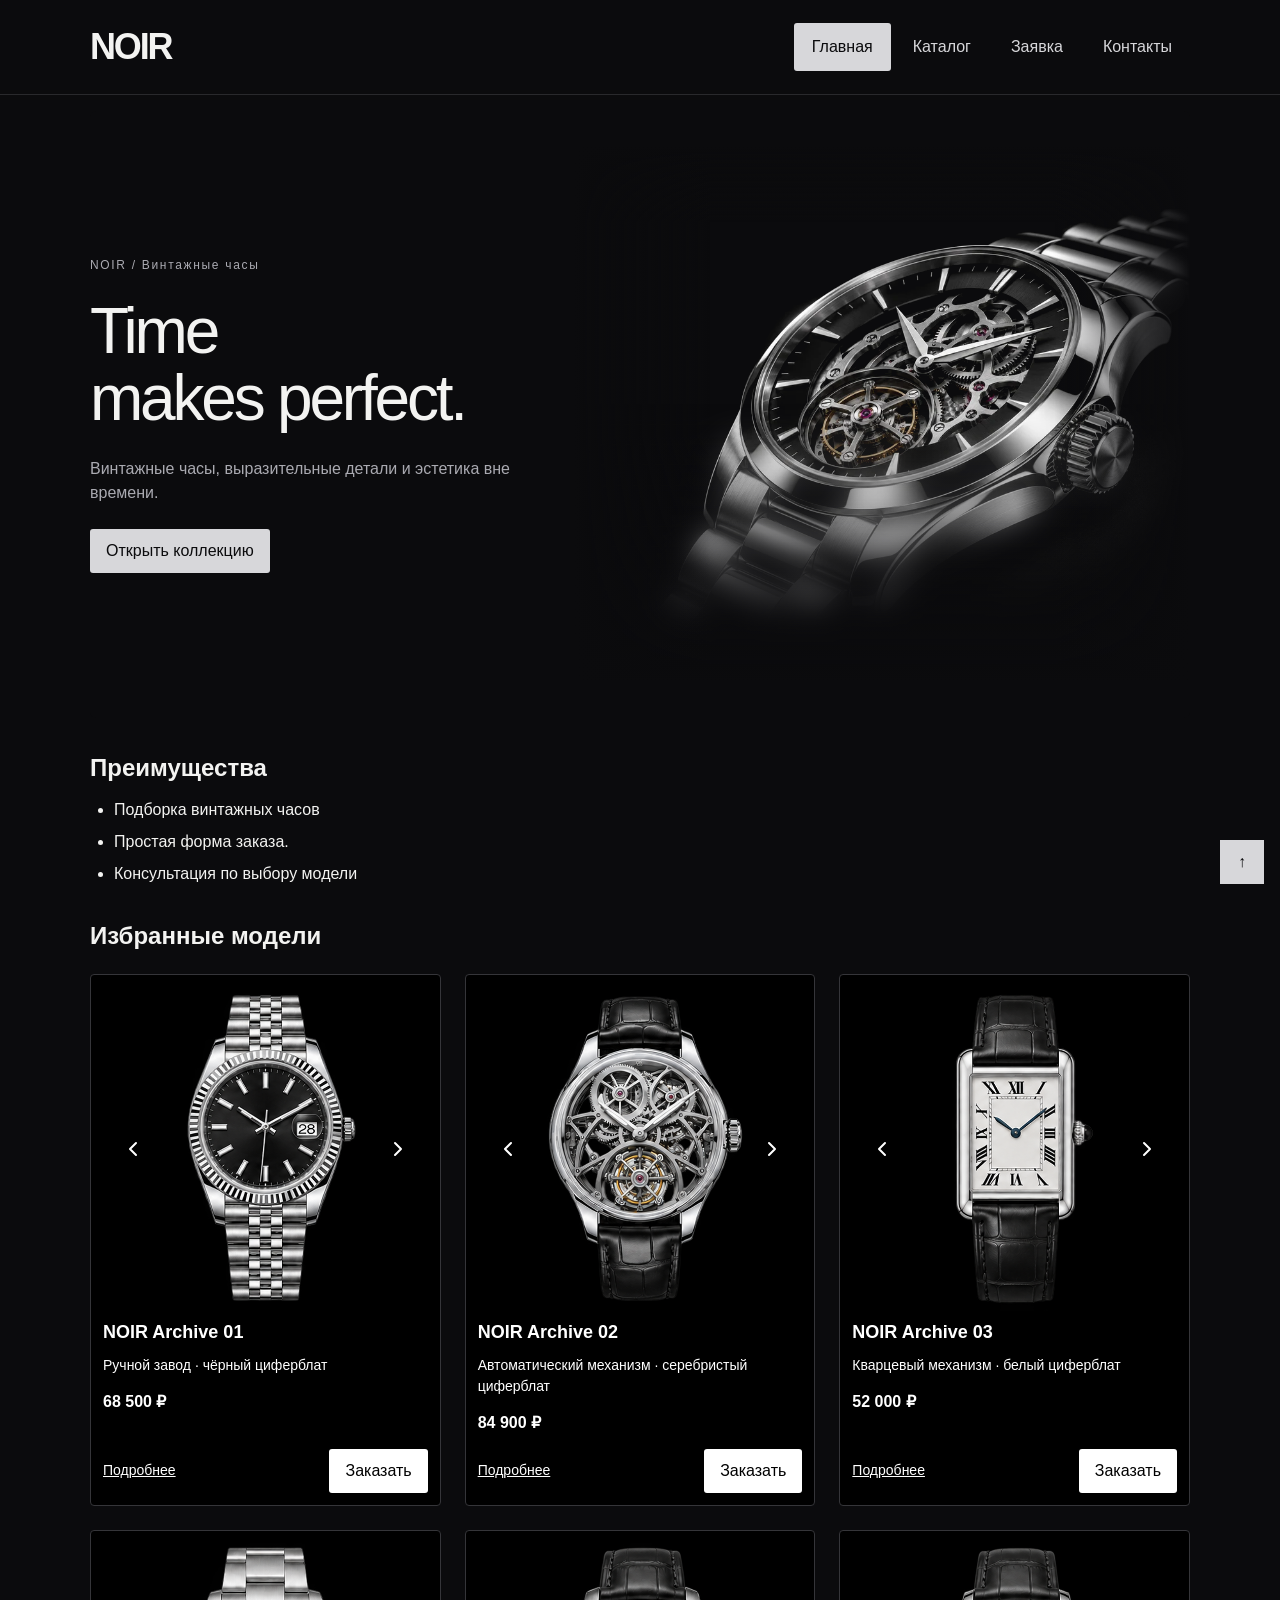
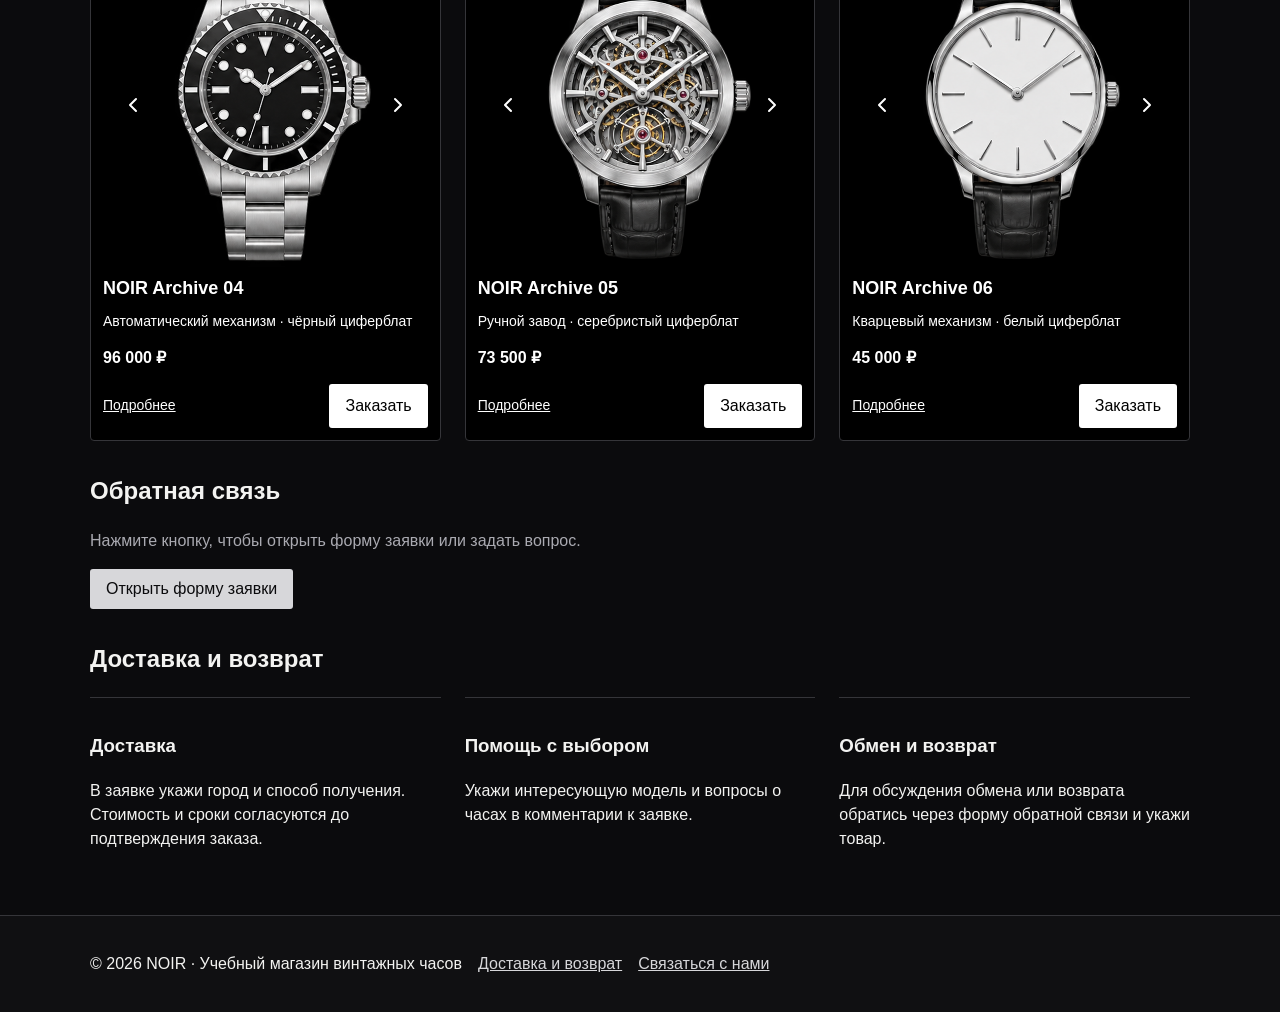
==== commit 0fbb651f: "chore: finalize KR3 layout and update practice 12-14 documentation" ====
--- a/index.html
+++ b/index.html
@@ -67,27 +67,9 @@
 
     <h2 class="section advantages-title">Преимущества</h2>
     <ul class="advantages" id="advantages">
-      <li class="advantages__item">
-        <div class="advantages__content">
-          <h3 class="advantages__title">Винтажные часы</h3>
-          <p class="advantages__description">Выразительные модели с характером и эстетикой вне времени.</p>
-        </div><img class="advantages__image" src="images/benefit-watch.png" alt="" width="1254" height="1254"
-          loading="lazy">
-      </li>
-      <li class="advantages__item">
-        <div class="advantages__content">
-          <h3 class="advantages__title">Простой заказ</h3>
-          <p class="advantages__description">Выберите часы и оставьте заявку в короткой форме.</p>
-        </div><img class="advantages__image" src="images/benefit-cart.png" alt="" width="1254" height="1254"
-          loading="lazy">
-      </li>
-      <li class="advantages__item">
-        <div class="advantages__content">
-          <h3 class="advantages__title">Поможем выбрать</h3>
-          <p class="advantages__description">Обсудим детали и подберём модель под ваш стиль.</p>
-        </div><img class="advantages__image" src="images/benefit-chat.png" alt="" width="1254" height="1254"
-          loading="lazy">
-      </li>
+      <li class="advantages__item">Подборка винтажных часов</li>
+      <li class="advantages__item">Простая форма заказа.</li>
+      <li class="advantages__item">Консультация по выбору модели</li>
     </ul>
 
     <section class="section" id="popular">
--- a/css/style.css
+++ b/css/style.css
@@ -45,8 +45,6 @@
   --radius-sm: 3px;
   --radius-md: 4px;
   --radius-lg: 6px;
-  --radius-card: 22px;
-  --radius-button: 14px;
 
   /* Размеры */
   --container-width: 1100px;
@@ -1048,7 +1046,7 @@
   background: var(--color-bg);
 }
 
-/* низ изображения */
+/* Низ изображения */
 .hero__media::before {
   content: '';
   position: absolute;
@@ -1321,83 +1319,4 @@
 }
 
 /* Галерея на странице товара сливается с фоном блока описания. */
-.product-detail__visual,
-.product-detail__visual .watch-gallery {
-  background: var(--color-bg);
-}
-
-/* Преимущества: текст слева, стеклянный предмет справа. */
-.advantages {
-  display: grid;
-  gap: 24px;
-  padding: 0;
-  list-style: none;
-}
-
-.advantages__item {
-  position: relative;
-  min-width: 0;
-  min-height: 220px;
-  margin: 0;
-  padding: 22px;
-  overflow: hidden;
-  border: 1px solid var(--color-border);
-  border-radius: var(--radius-md);
-  background: #000;
-}
-
-.advantages__content {
-  position: relative;
-  z-index: 1;
-  width: 56%;
-}
-
-.advantages__title {
-  margin: 0 0 18px;
-  font-size: 22px;
-  line-height: 1.15;
-  font-weight: 700;
-  letter-spacing: -.035em;
-  overflow-wrap: normal;
-}
-
-.advantages__description {
-  margin: 0;
-  color: #aaaab1;
-  font-size: 15px;
-  line-height: 1.5;
-}
-
-.advantages__image {
-  position: absolute;
-  right: -16px;
-  bottom: 0;
-  width: 47%;
-  height: 87%;
-  object-fit: contain;
-  pointer-events: none;
-}
-
-/* Плавные скругления карточек и основных элементов управления. */
-.product-card,
-.advantages__item {
-  border-radius: var(--radius-card);
-}
-
-.button,
-.site-nav__link {
-  border-radius: var(--radius-button);
-}
-
-.product-card .watch-gallery {
-  border-radius: 14px;
-}
-
-.product-detail__visual,
-.product-detail__visual .watch-gallery {
-  border-radius: var(--radius-card);
-}
-
-.advantages__item:hover {
-  border-color: #fff;
-}+.product-detail__visual, .product-detail__visual .watch-gallery { background: var(--color-bg); }
--- a/css/responsive.css
+++ b/css/responsive.css
@@ -104,7 +104,7 @@
   object-fit: contain;
 }
 
-
+/* От 900px текст и изображение располагаются рядом. */
 @media (min-width: 900px) {
   .hero {
     grid-template-columns: repeat(2, minmax(0, 1fr));
@@ -254,13 +254,3 @@
 
 /* Общие боковые поля шапки, первого экрана и разделов. */
 .site-header { padding-inline: 16px; }
-
-/* Преимущества сохраняют читаемый текст и отдельную область изображения. */
-.advantages { grid-template-columns: minmax(0, 1fr); }
-@media (min-width: 640px) {
- .advantages { grid-template-columns: repeat(2, minmax(0, 1fr)); }
-}
-@media (min-width: 1024px) {
- .advantages { grid-template-columns: repeat(3, minmax(0, 1fr)); }
- .advantages__item { min-height: 240px; }
-}
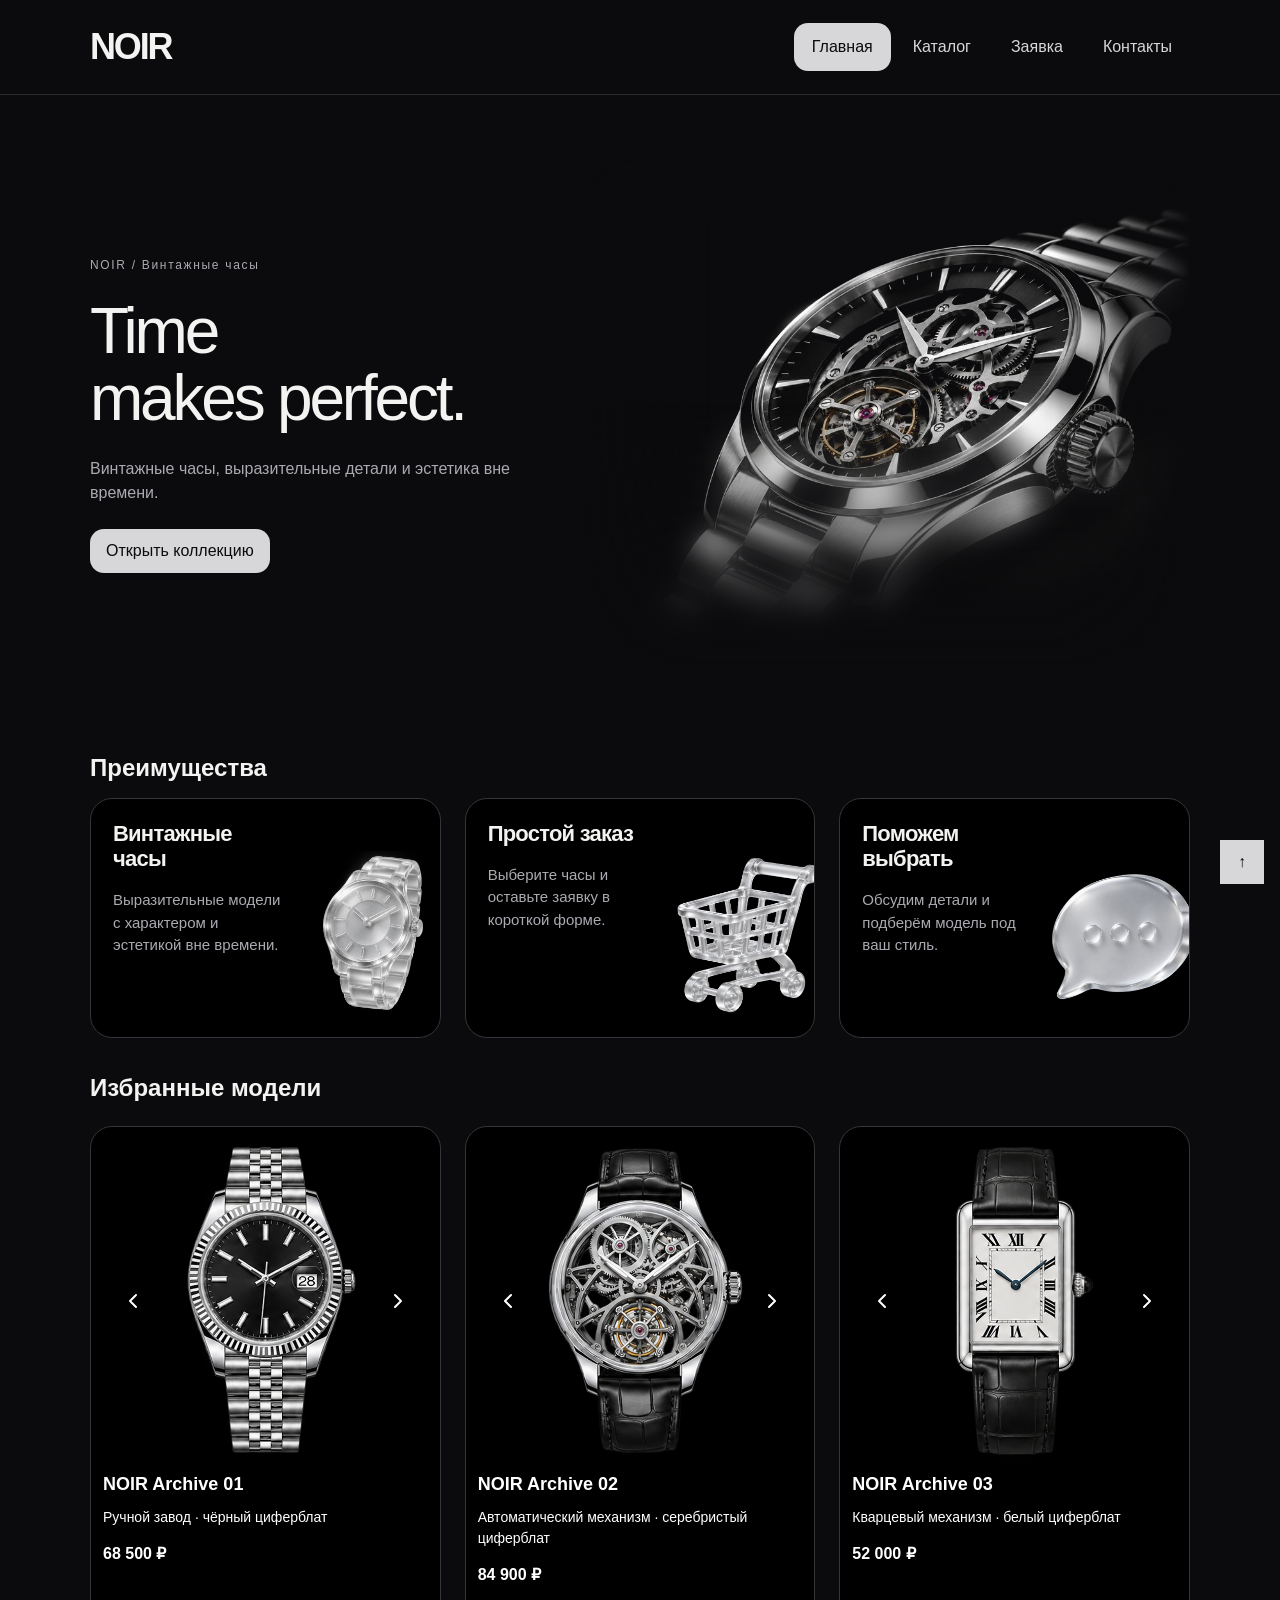
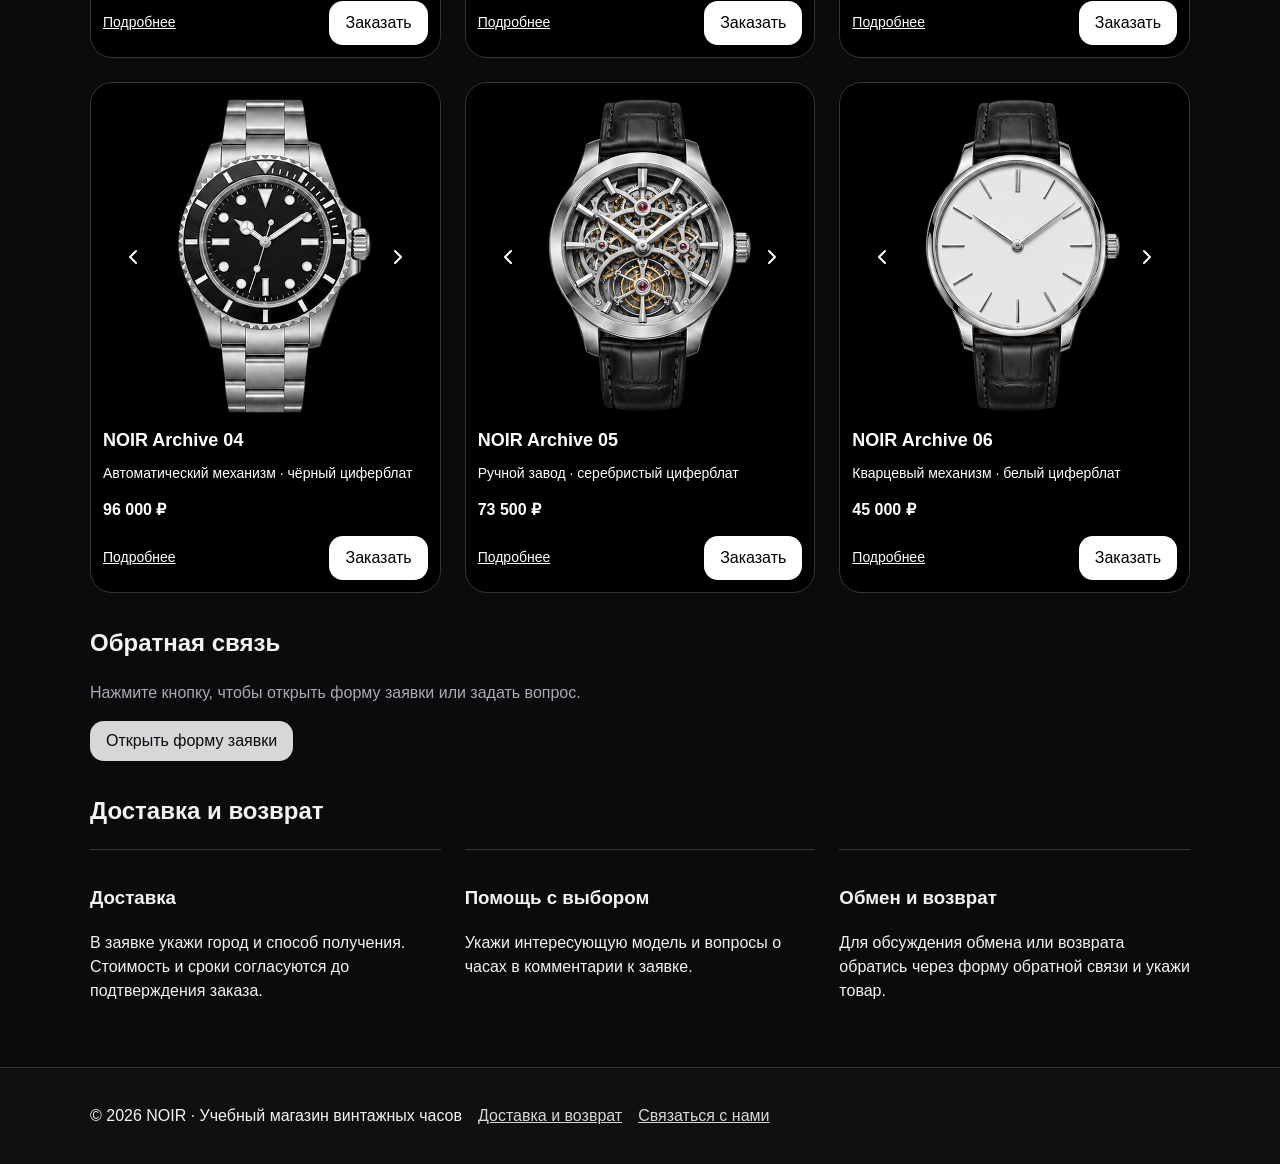
==== commit 6973c087: "Merge pull request #4 from tzutira/fix/kr3-final-check Finalize KR3: responsive benefits and updated" ====
--- a/index.html
+++ b/index.html
@@ -67,9 +67,27 @@
 
     <h2 class="section advantages-title">Преимущества</h2>
     <ul class="advantages" id="advantages">
-      <li class="advantages__item">Подборка винтажных часов</li>
-      <li class="advantages__item">Простая форма заказа.</li>
-      <li class="advantages__item">Консультация по выбору модели</li>
+      <li class="advantages__item">
+        <div class="advantages__content">
+          <h3 class="advantages__title">Винтажные часы</h3>
+          <p class="advantages__description">Выразительные модели с характером и эстетикой вне времени.</p>
+        </div><img class="advantages__image" src="images/benefit-watch.png" alt="" width="1254" height="1254"
+          loading="lazy">
+      </li>
+      <li class="advantages__item">
+        <div class="advantages__content">
+          <h3 class="advantages__title">Простой заказ</h3>
+          <p class="advantages__description">Выберите часы и оставьте заявку в короткой форме.</p>
+        </div><img class="advantages__image" src="images/benefit-cart.png" alt="" width="1254" height="1254"
+          loading="lazy">
+      </li>
+      <li class="advantages__item">
+        <div class="advantages__content">
+          <h3 class="advantages__title">Поможем выбрать</h3>
+          <p class="advantages__description">Обсудим детали и подберём модель под ваш стиль.</p>
+        </div><img class="advantages__image" src="images/benefit-chat.png" alt="" width="1254" height="1254"
+          loading="lazy">
+      </li>
     </ul>
 
     <section class="section" id="popular">
--- a/css/style.css
+++ b/css/style.css
@@ -45,6 +45,8 @@
   --radius-sm: 3px;
   --radius-md: 4px;
   --radius-lg: 6px;
+  --radius-card: 22px;
+  --radius-button: 14px;
 
   /* Размеры */
   --container-width: 1100px;
@@ -1046,7 +1048,7 @@
   background: var(--color-bg);
 }
 
-/* Низ изображения */
+/* низ изображения */
 .hero__media::before {
   content: '';
   position: absolute;
@@ -1319,4 +1321,83 @@
 }
 
 /* Галерея на странице товара сливается с фоном блока описания. */
-.product-detail__visual, .product-detail__visual .watch-gallery { background: var(--color-bg); }
+.product-detail__visual,
+.product-detail__visual .watch-gallery {
+  background: var(--color-bg);
+}
+
+/* Преимущества: текст слева, стеклянный предмет справа. */
+.advantages {
+  display: grid;
+  gap: 24px;
+  padding: 0;
+  list-style: none;
+}
+
+.advantages__item {
+  position: relative;
+  min-width: 0;
+  min-height: 220px;
+  margin: 0;
+  padding: 22px;
+  overflow: hidden;
+  border: 1px solid var(--color-border);
+  border-radius: var(--radius-md);
+  background: #000;
+}
+
+.advantages__content {
+  position: relative;
+  z-index: 1;
+  width: 56%;
+}
+
+.advantages__title {
+  margin: 0 0 18px;
+  font-size: 22px;
+  line-height: 1.15;
+  font-weight: 700;
+  letter-spacing: -.035em;
+  overflow-wrap: normal;
+}
+
+.advantages__description {
+  margin: 0;
+  color: #aaaab1;
+  font-size: 15px;
+  line-height: 1.5;
+}
+
+.advantages__image {
+  position: absolute;
+  right: -16px;
+  bottom: 0;
+  width: 47%;
+  height: 87%;
+  object-fit: contain;
+  pointer-events: none;
+}
+
+/* Плавные скругления карточек и основных элементов управления. */
+.product-card,
+.advantages__item {
+  border-radius: var(--radius-card);
+}
+
+.button,
+.site-nav__link {
+  border-radius: var(--radius-button);
+}
+
+.product-card .watch-gallery {
+  border-radius: 14px;
+}
+
+.product-detail__visual,
+.product-detail__visual .watch-gallery {
+  border-radius: var(--radius-card);
+}
+
+.advantages__item:hover {
+  border-color: #fff;
+}
--- a/css/responsive.css
+++ b/css/responsive.css
@@ -104,7 +104,7 @@
   object-fit: contain;
 }
 
-/* От 900px текст и изображение располагаются рядом. */
+
 @media (min-width: 900px) {
   .hero {
     grid-template-columns: repeat(2, minmax(0, 1fr));
@@ -254,3 +254,13 @@
 
 /* Общие боковые поля шапки, первого экрана и разделов. */
 .site-header { padding-inline: 16px; }
+
+/* Преимущества сохраняют читаемый текст и отдельную область изображения. */
+.advantages { grid-template-columns: minmax(0, 1fr); }
+@media (min-width: 640px) {
+ .advantages { grid-template-columns: repeat(2, minmax(0, 1fr)); }
+}
+@media (min-width: 1024px) {
+ .advantages { grid-template-columns: repeat(3, minmax(0, 1fr)); }
+ .advantages__item { min-height: 240px; }
+}
